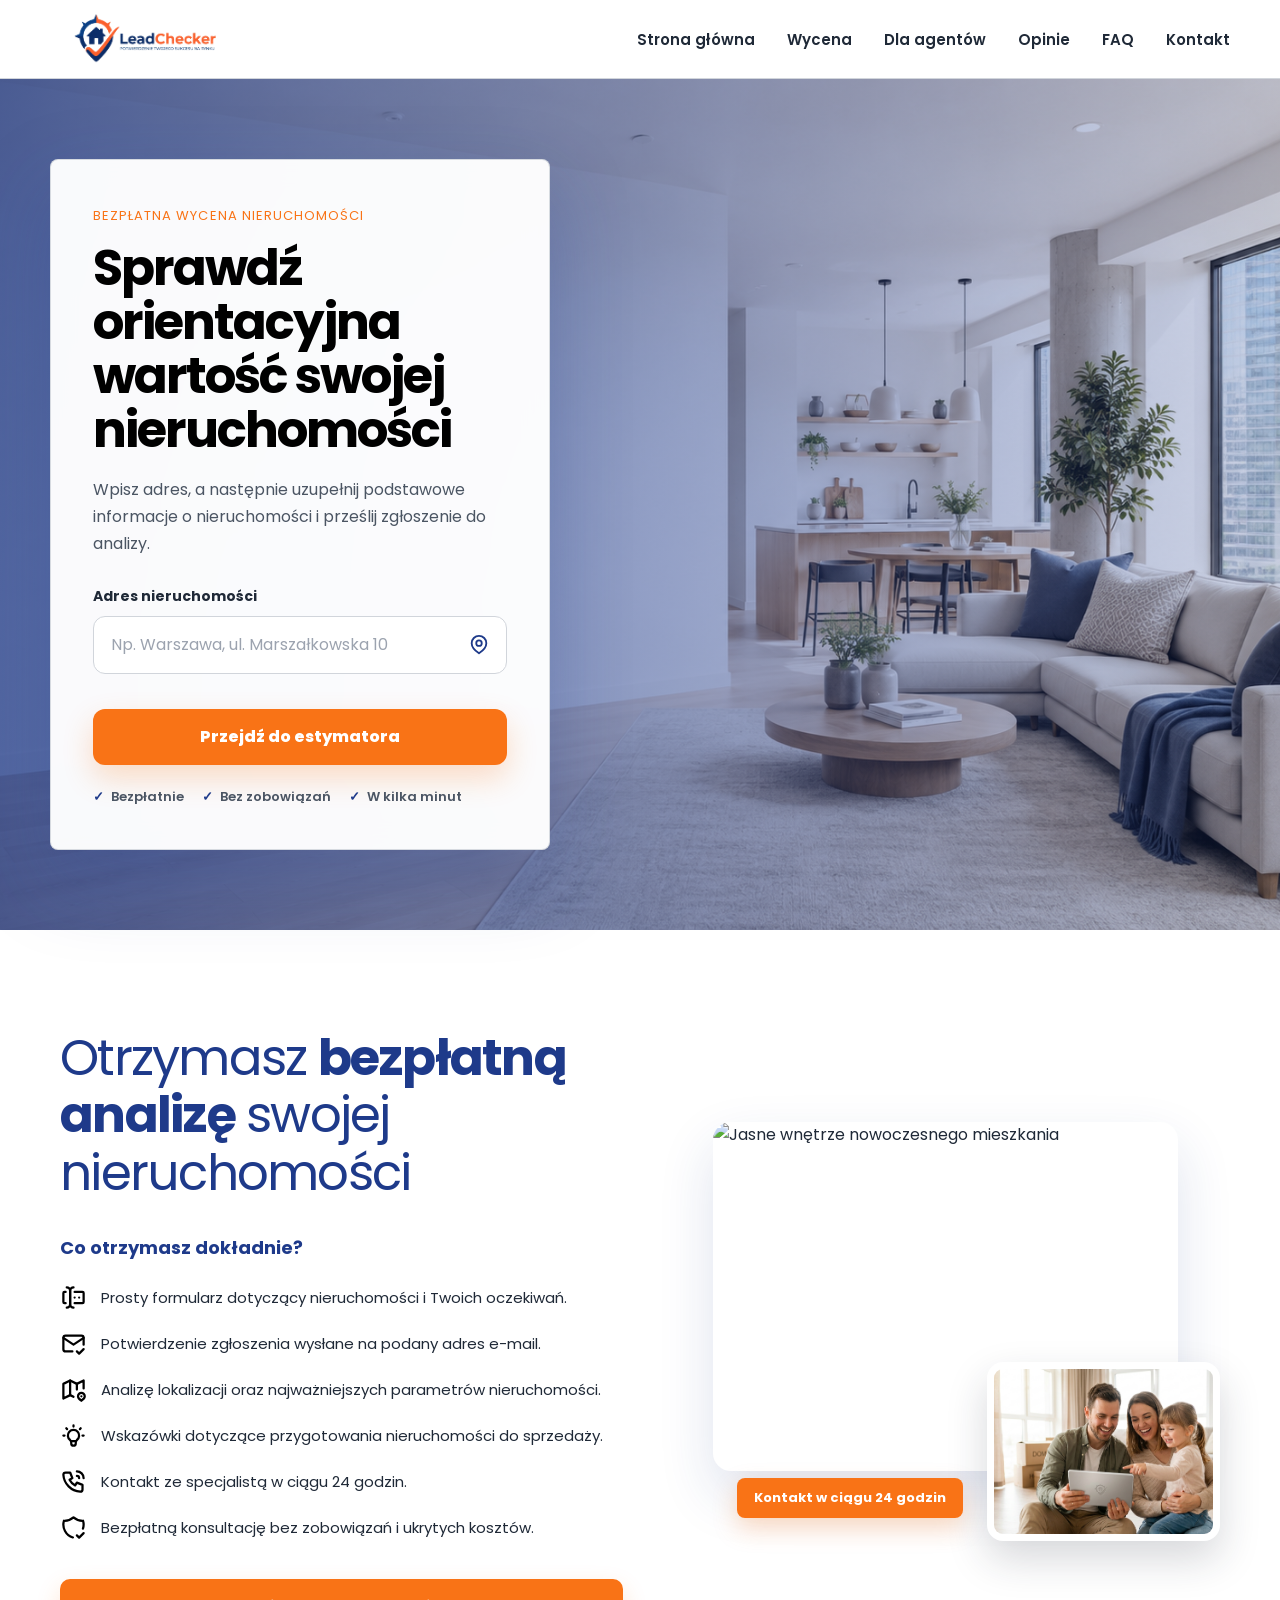
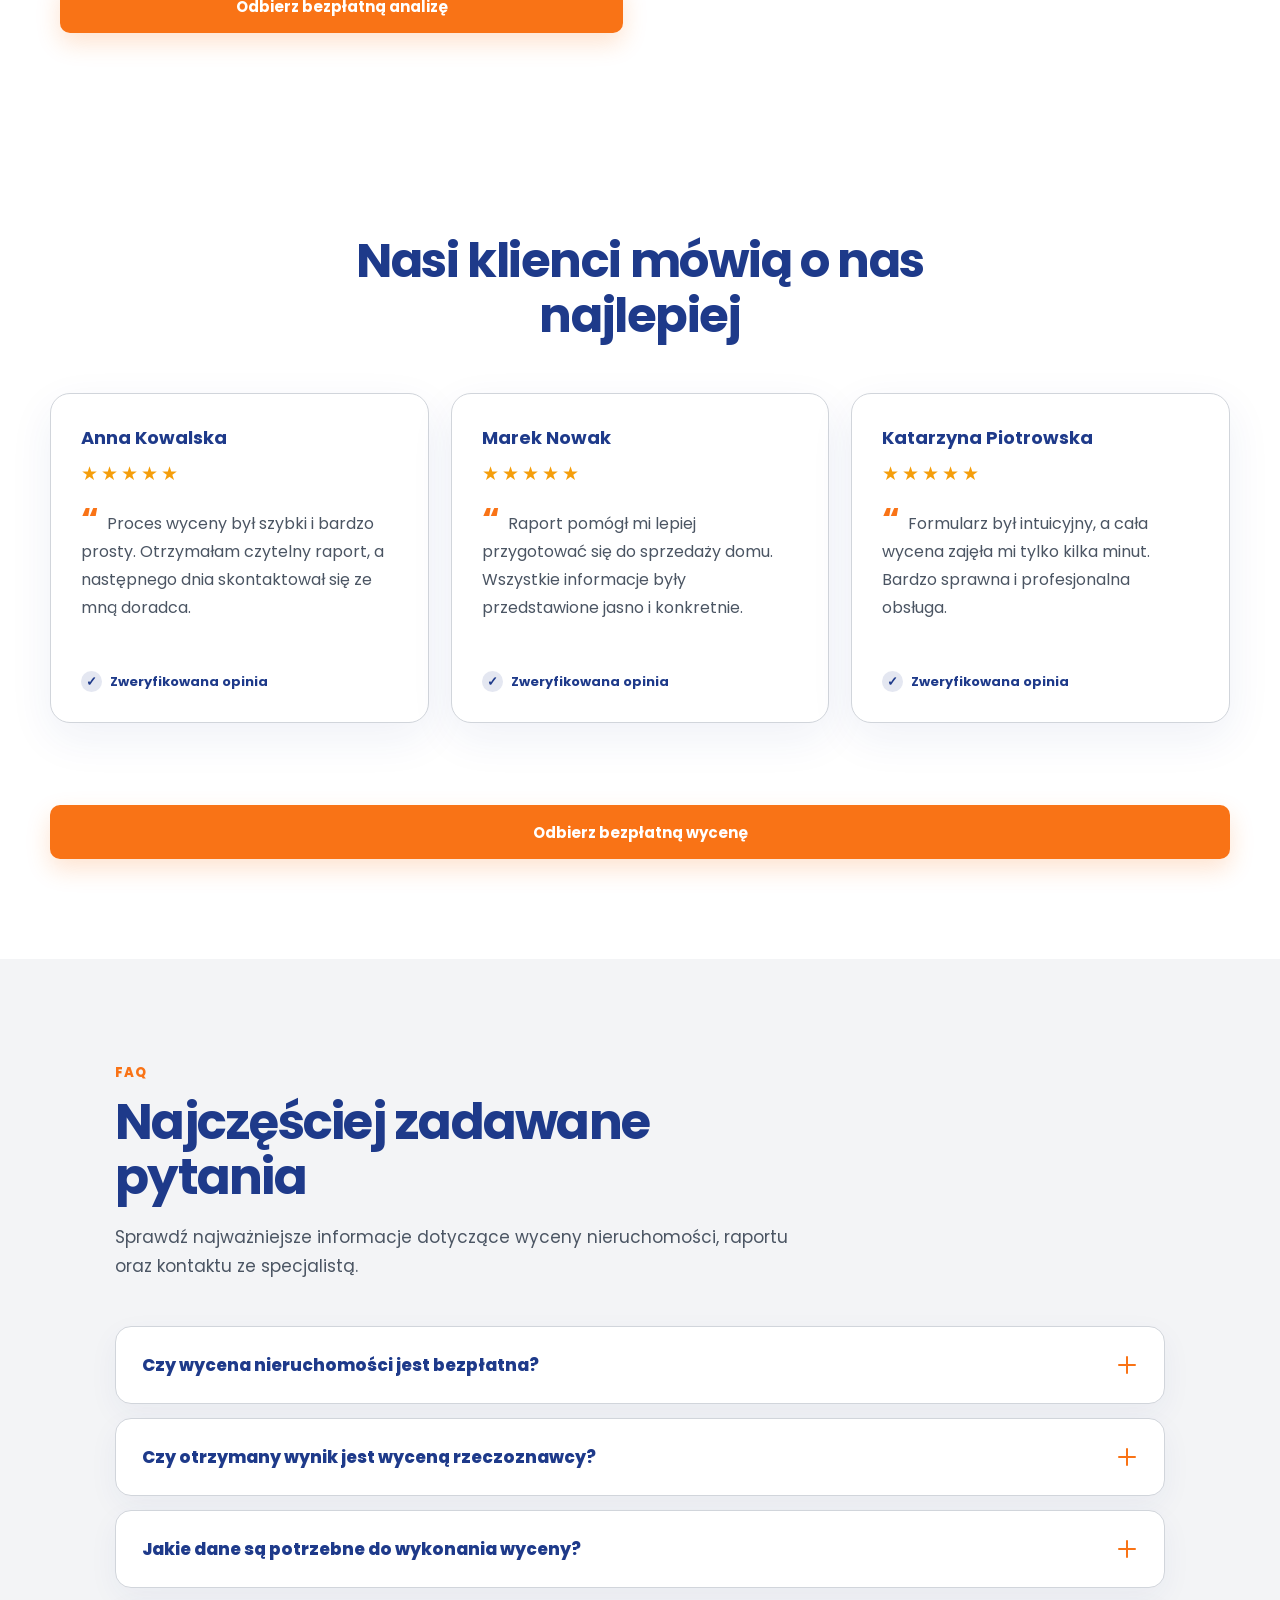
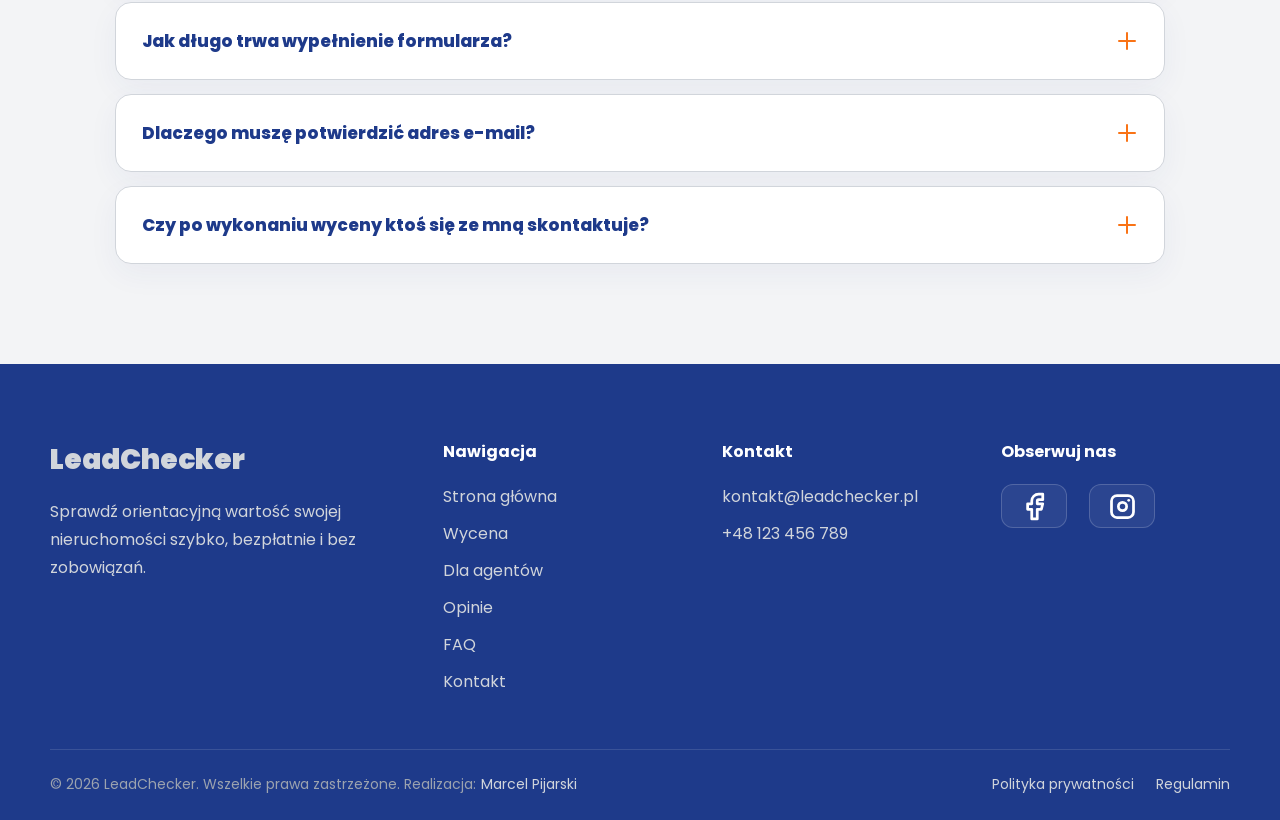
==== index.html @ 92e61b9f "Wstepny projekt leadchecker" ====
<!DOCTYPE html>
<html lang="pl">
<head>
    <meta charset="UTF-8">
    <meta name="viewport" content="width=device-width, initial-scale=1.0">
    <title>Document</title>
    <link rel="stylesheet" href="style.css">
    <link rel="preconnect" href="https://fonts.googleapis.com">
    <link rel="preconnect" href="https://fonts.gstatic.com" crossorigin>
    <link href="https://fonts.googleapis.com/css2?family=Poppins:wght@400;500;600;700&display=swap" rel="stylesheet">
</head>
<body>
    <header class="naglowek">

        <nav class="nawigacja">
<button class="hamburger" type="button" aria-label="Menu">
<span></span>
<span></span>
<span></span>
</button>
             <a href="index.html" class="logo" aria-label="LeadChecker, strona główna">
            <img src="assets/logo.webp" alt="LeadChecker">
            </a>
            <ul>
                <li><a href="index.html">Strona główna</a></li>
                <li><a href="wycena.html">Wycena</a></li>
                <li><a href="agenci.html">Dla agentów</a></li>
                <li><a href="index.html#opinie">Opinie</a></li>
                <li><a href="index.html#faq">FAQ</a></li>
                <li><a href="kontakt.html">Kontakt</a></li>
            </ul>
        </nav>

    </header>
    
<main>
    <section class="hero" id="start">
        <div class="hero-tlo">
            <div class="hero-kontener">
                <div class="karta-wyceny">
                    <span class="karta-etykieta">Bezpłatna wycena nieruchomości</span>

                    <h1>Sprawdź orientacyjna wartość swojej nieruchomości</h1>

                    <p>Wpisz adres, a następnie uzupełnij podstawowe informacje
                      o nieruchomości i prześlij zgłoszenie do analizy.</p>

                     <form class="formularz-adresu" id="formularzAdresu">
                    <label for="adresNieruchomosci">
                        Adres nieruchomości
                    </label>

                    <div class="pole-adresu">
                        <input
                        type="text"
                        id="adresNieruchomosci"
                        name="adres"
                        placeholder="Np. Warszawa, ul. Marszałkowska 10"
                        autocomplete="street-address"
                        required
                        >

                        <span class="ikona-lokalizacji" aria-hidden="true">
                        <svg
                            xmlns="http://www.w3.org/2000/svg"
                            width="22"
                            height="22"
                            viewBox="0 0 24 24"
                            fill="none"
                            stroke="currentColor"
                            stroke-width="2"
                            stroke-linecap="round"
                            stroke-linejoin="round"
                        >
                            <path d="M20 10c0 4.4-5 9-8 11-3-2-8-6.6-8-11a8 8 0 1 1 16 0"></path>
                            <circle cx="12" cy="10" r="3"></circle>
                        </svg>
                        </span>
                    </div>

                    <p class="blad-adresu" id="bladAdresu" aria-live="polite"></p>

                    <button type="submit" class="przycisk-wyceny" > 
                        Przejdź do estymatora
                    </button>
                    </form>

                    <div class="karta-zaufanie">
                    <span>Bezpłatnie</span>
                    <span>Bez zobowiązań</span>
                    <span>W kilka minut</span>


                </div>
            </div>
        </div>
        
    </section>

   <section class="korzysci" id="korzysci">
  <div class="korzysci-kontener">

    <div class="korzysci-tresc">
      <h2>
        Otrzymasz <strong>bezpłatną analizę</strong>
        swojej nieruchomości
      </h2>

      <h3>Co otrzymasz dokładnie?</h3>

      <ul class="korzysci-wspolpracy">
        <li>
          <img
            src="assets/ikonki/forms.svg"
            alt=""
            aria-hidden="true"
          >

          <span>
            Prosty formularz dotyczący nieruchomości i Twoich oczekiwań.
          </span>
        </li>

        <li>
          <img
            src="assets/ikonki/mail-check.svg"
            alt=""
            aria-hidden="true"
          >

          <span>
            Potwierdzenie zgłoszenia wysłane na podany adres e-mail.
          </span>
        </li>

        <li>
          <img
            src="assets/ikonki/map-pin-2.svg"
            alt=""
            aria-hidden="true"
          >

          <span>
            Analizę lokalizacji oraz najważniejszych parametrów nieruchomości.
          </span>
        </li>

        <li>
          <img
            src="assets/ikonki/bulb.svg"
            alt=""
            aria-hidden="true"
          >

          <span>
            Wskazówki dotyczące przygotowania nieruchomości do sprzedaży.
          </span>
        </li>

        <li>
          <img
            src="assets/ikonki/phone-call.svg"
            alt=""
            aria-hidden="true"
          >

          <span>
            Kontakt ze specjalistą w ciągu 24 godzin.
          </span>
        </li>

        <li>
          <img
            src="assets/ikonki/shield-check.svg"
            alt=""
            aria-hidden="true"
          >

          <span>
            Bezpłatną konsultację bez zobowiązań i ukrytych kosztów.
          </span>
        </li>
      </ul>

      <a href="wycena.html" class="odbierz-wycene">
        Odbierz bezpłatną analizę
      </a>
    </div>

    <div class="korzysci-zdjecia">
      <div class="zdjecie-glowne">
        <img
          src="assets/Zdjęcie 1.png"
          alt="Jasne wnętrze nowoczesnego mieszkania"
          loading="lazy"
          decoding="async"
        >
      </div>

      <div class="zdjecie-dodatkowe">
        <img
          src="assets/Zdjęcie 4.png"
          alt="Rodzina przeglądająca informacje o nieruchomości"
          loading="lazy"
          decoding="async"
        >
      </div>

      <div class="etykieta-kontaktu">
        Kontakt w ciągu 24 godzin
      </div>
    </div>

  </div>
</section>
    <section class="opinie" id="opinie">
  <div class="kontener-opinie">
    <h2>Nasi klienci mówią o nas najlepiej</h2>

    <div class="karty-opinii">
      <article class="karta-opinii">
        <div class="naglowek-opinii">
          <div class="autor-opinii">
           

            <div>
              <h3>Anna Kowalska</h3>
             
            </div>
          </div>

          <div class="ocena-opinii" aria-label="Ocena 5 na 5">
            <span>★</span>
            <span>★</span>
            <span>★</span>
            <span>★</span>
            <span>★</span>
          </div>
        </div>

        <blockquote class="tresc-opinii">
          Proces wyceny był szybki i bardzo prosty. Otrzymałam czytelny
          raport, a następnego dnia skontaktował się ze mną doradca.
        </blockquote>

        <p class="data-opinii">Zweryfikowana opinia</p>
      </article>

      <article class="karta-opinii">
        <div class="naglowek-opinii">
          <div class="autor-opinii">
            

            <div>
              <h3>Marek Nowak</h3>
             
            </div>
          </div>

          <div class="ocena-opinii" aria-label="Ocena 5 na 5">
            <span>★</span>
            <span>★</span>
            <span>★</span>
            <span>★</span>
            <span>★</span>
          </div>
        </div>

        <blockquote class="tresc-opinii">
          Raport pomógł mi lepiej przygotować się do sprzedaży domu.
          Wszystkie informacje były przedstawione jasno i konkretnie.
        </blockquote>

        <p class="data-opinii">Zweryfikowana opinia</p>
      </article>

      <article class="karta-opinii">
        <div class="naglowek-opinii">
          <div class="autor-opinii">
           

            <div>
              <h3>Katarzyna Piotrowska</h3>
             
            </div>
          </div>

          <div class="ocena-opinii" aria-label="Ocena 5 na 5">
            <span>★</span>
            <span>★</span>
            <span>★</span>
            <span>★</span>
            <span>★</span>
          </div>
        </div>

        <blockquote class="tresc-opinii">
          Formularz był intuicyjny, a cała wycena zajęła mi tylko kilka
          minut. Bardzo sprawna i profesjonalna obsługa.
        </blockquote>

        <p class="data-opinii">Zweryfikowana opinia</p>
      </article>
    </div>
    <a href="wycena.html" class="odbierz-wycene">Odbierz bezpłatną wycenę</a>
  </div>
   
</section>

<section class="faq" id="faq">
  <div class="faq-kontener">

    <div class="faq-naglowek">
      <span class="faq-etykieta">FAQ</span>
      <h2>Najczęściej zadawane pytania</h2>
      <p>
        Sprawdź najważniejsze informacje dotyczące wyceny nieruchomości,
        raportu oraz kontaktu ze specjalistą.
      </p>
    </div>

    <div class="faq-lista">

      <article class="faq-element">
        <button
          class="faq-pytanie"
          type="button"
          aria-expanded="false"
          aria-controls="faq-odpowiedz-1"
        >
          <span>Czy wycena nieruchomości jest bezpłatna?</span>
          <span class="faq-ikona" aria-hidden="true"></span>
        </button>

        <div class="faq-odpowiedz" id="faq-odpowiedz-1">
          <div class="faq-tresc">
            <p>
              Tak. Skorzystanie z estymatora i otrzymanie orientacyjnego
              raportu jest całkowicie bezpłatne i nie wiąże się z żadnymi
              zobowiązaniami.
            </p>
          </div>
        </div>
      </article>

      <article class="faq-element">
        <button
          class="faq-pytanie"
          type="button"
          aria-expanded="false"
          aria-controls="faq-odpowiedz-2"
        >
          <span>Czy otrzymany wynik jest wyceną rzeczoznawcy?</span>
          <span class="faq-ikona" aria-hidden="true"></span>
        </button>

        <div class="faq-odpowiedz" id="faq-odpowiedz-2">
          <div class="faq-tresc">
            <p>
              Nie. Wynik przedstawia orientacyjny przedział cenowy obliczony
              na podstawie podanych parametrów. Nie zastępuje operatu
              szacunkowego przygotowanego przez rzeczoznawcę majątkowego.
            </p>
          </div>
        </div>
      </article>

      <article class="faq-element">
        <button
          class="faq-pytanie"
          type="button"
          aria-expanded="false"
          aria-controls="faq-odpowiedz-3"
        >
          <span>Jakie dane są potrzebne do wykonania wyceny?</span>
          <span class="faq-ikona" aria-hidden="true"></span>
        </button>

        <div class="faq-odpowiedz" id="faq-odpowiedz-3">
          <div class="faq-tresc">
            <p>
              Potrzebne będą podstawowe informacje o nieruchomości, takie jak
              lokalizacja, metraż, liczba pokoi, rok budowy, piętro oraz stan
              techniczny.
            </p>
          </div>
        </div>
      </article>

      <article class="faq-element">
        <button
          class="faq-pytanie"
          type="button"
          aria-expanded="false"
          aria-controls="faq-odpowiedz-4"
        >
          <span>Jak długo trwa wypełnienie formularza?</span>
          <span class="faq-ikona" aria-hidden="true"></span>
        </button>

        <div class="faq-odpowiedz" id="faq-odpowiedz-4">
          <div class="faq-tresc">
            <p>
              Uzupełnienie formularza zajmuje zazwyczaj kilka minut. Po podaniu
              wszystkich wymaganych informacji otrzymasz możliwość
              potwierdzenia adresu e-mail i wyświetlenia wyniku.
            </p>
          </div>
        </div>
      </article>

      <article class="faq-element">
        <button
          class="faq-pytanie"
          type="button"
          aria-expanded="false"
          aria-controls="faq-odpowiedz-5"
        >
          <span>Dlaczego muszę potwierdzić adres e-mail?</span>
          <span class="faq-ikona" aria-hidden="true"></span>
        </button>

        <div class="faq-odpowiedz" id="faq-odpowiedz-5">
          <div class="faq-tresc">
            <p>
              Potwierdzenie adresu pomaga ograniczyć nieprawidłowe zgłoszenia
              oraz pozwala bezpiecznie przesłać raport na właściwy adres
              e-mail.
            </p>
          </div>
        </div>
      </article>

      <article class="faq-element">
        <button
          class="faq-pytanie"
          type="button"
          aria-expanded="false"
          aria-controls="faq-odpowiedz-6"
        >
          <span>Czy po wykonaniu wyceny ktoś się ze mną skontaktuje?</span>
          <span class="faq-ikona" aria-hidden="true"></span>
        </button>

        <div class="faq-odpowiedz" id="faq-odpowiedz-6">
          <div class="faq-tresc">
            <p>
              Tak. Specjalista może skontaktować się z Tobą w ciągu 24 godzin,
              aby omówić wynik wyceny i odpowiedzieć na dodatkowe pytania.
            </p>
          </div>
        </div>
      </article>

    </div>
  </div>
</section>
</main>
<footer class="stopka">
  <div class="stopka-kontener">

    <div class="stopka-marka">
      <a href="index.html" class="stopka-logo" aria-label="LeadChecker, strona główna">
        LeadChecker
      </a>

      <p>
        Sprawdź orientacyjną wartość swojej nieruchomości szybko,
        bezpłatnie i bez zobowiązań.
      </p>
    </div>

    <nav class="stopka-nawigacja" aria-label="Nawigacja w stopce">
      <h2>Nawigacja</h2>

      <ul>
                <li><a href="index.html">Strona główna</a></li>
                <li><a href="wycena.html">Wycena</a></li>
                <li><a href="agenci.html">Dla agentów</a></li>
                <li><a href="index.html#opinie">Opinie</a></li>
                <li><a href="index.html#faq">FAQ</a></li>
                <li><a href="kontakt.html">Kontakt</a></li>
      </ul>
    </nav>

    <div class="stopka-kontakt">
      <h2>Kontakt</h2>

      <ul>
        <li>
          <a href="mailto:kontakt@leadchecker.pl">
            kontakt@leadchecker.pl
          </a>
        </li>

        <li>
          <a href="tel:+48123456789">
            +48 123 456 789
          </a>
        </li>
      </ul>
    </div>

    <div class="stopka-sociale">
      <h2>Obserwuj nas</h2>

      <div class="stopka-ikony">
        <a
          href="#"
          target="_blank"
          rel="noopener noreferrer"
          aria-label="Facebook"
        >
          <img src="assets/ikonki/brand-facebook.svg" alt="">
        </a>

        <a
          href="#"
          target="_blank"
          rel="noopener noreferrer"
          aria-label="Instagram"
        >
          <img src="assets/ikonki/brand-instagram.svg" alt="">
        </a>

      </div>
    </div>

  </div>

  <div class="stopka-dol">
    <p>
      © <span id="rok">2026</span> LeadChecker. Wszelkie prawa zastrzeżone. Realizacja:<span class="podpisek"><a href="https://marcelpijarski.pl">Marcel Pijarski</a></span>
    </p>

    <div class="stopka-dokumenty">
      <a href="polityka-prywatnosci.html">Polityka prywatności</a>
      <a href="regulamin.html">Regulamin</a>
    </div>
  </div>
</footer>

<script src="script.js"></script>    
</body>
</html>
---- style.css ----
* {
  margin: 0;
  padding: 0;
  box-sizing: border-box;
}

html {
  scroll-behavior: smooth;
  scroll-padding-top: 90px;
}

body {
  min-height: 100vh;
  background: #F3F4F6;
  color: #1F2937;
  font-family: "Poppins", sans-serif;
}

body.menu-otwarte {
  overflow: hidden;
}

img {
  max-width: 100%;
  display: block;
}

a {
  color: inherit;
  text-decoration: none;
}

button,
input {
  font: inherit;
}

button {
  cursor: pointer;
}

.naglowek {
  position: sticky;
  top: 0;
  z-index: 1000;
  width: 100%;
  background: rgba(255, 255, 255, 0.95);
  border-bottom: 1px solid #D1D5DB;
  backdrop-filter: blur(14px);
}

.nawigacja {
  width: min(1180px, calc(100% - 40px));
  height: 78px;
  margin: 0 auto;
  display: flex;
  align-items: center;
  justify-content: space-between;
  gap: 36px;
}



.logo {
  display: flex;
  align-items: center;
  flex-shrink: 0;
}

.logo img {
  width: 190px;
  height: auto;
  max-width: none;
  display: block;
}

.nawigacja ul {
  margin-left: auto;
  display: flex;
  align-items: center;
  gap: 32px;
  list-style: none;
}

.nawigacja li {
  display: flex;
}

.nawigacja ul a {
  position: relative;
  padding: 8px 0;
  color: #1F2937;
  font-size: 15px;
  font-weight: 600;
  transition: color 0.25s ease;
}

.nawigacja ul a::after {
  content: "";
  position: absolute;
  right: 0;
  bottom: 2px;
  left: 0;
  height: 2px;
  border-radius: 10px;
  background: #F97316;
  transform: scaleX(0);
  transform-origin: right;
  transition: transform 0.25s ease;
}

.nawigacja ul a:hover {
  color: #F97316;
}

.nawigacja ul a:hover::after {
  transform: scaleX(1);
  transform-origin: left;
}

@media (max-width: 800px) {
  .nawigacja {
    height: 70px;
  }

  .logo img {
    width: 150px;
  }
}

.naglowek {
  position: sticky;
  top: 0;
  z-index: 1000;
  width: 100%;
  background: rgba(255, 255, 255, 0.95);
  border-bottom: 1px solid #D1D5DB;
  backdrop-filter: blur(14px);
}

.nawigacja {
  position: relative;
  display: flex;
  width: min(1180px, calc(100% - 40px));
  height: 78px;
  margin: 0 auto;
  align-items: center;
  justify-content: space-between;
  gap: 36px;
}

.logo {
  display: flex;
  flex-shrink: 0;
  align-items: center;
}

.logo img {
  display: block;
  width: 190px;
  max-width: none;
  height: auto;
}

.nawigacja ul {
  display: flex;
  margin-left: auto;
  align-items: center;
  gap: 32px;
  list-style: none;
}

.nawigacja li {
  display: flex;
}

.nawigacja ul a {
  position: relative;
  padding: 8px 0;
  color: #1F2937;
  font-size: 15px;
  font-weight: 600;
  transition: color 0.25s ease;
}

.nawigacja ul a::after {
  position: absolute;
  right: 0;
  bottom: 2px;
  left: 0;
  height: 2px;
  border-radius: 10px;
  background: #F97316;
  content: "";
  transform: scaleX(0);
  transform-origin: right;
  transition: transform 0.25s ease;
}

.nawigacja ul a:hover,
.nawigacja ul a:focus-visible,
.nawigacja ul a[aria-current="page"] {
  color: #F97316;
}

.nawigacja ul a:hover::after,
.nawigacja ul a:focus-visible::after,
.nawigacja ul a[aria-current="page"]::after {
  transform: scaleX(1);
  transform-origin: left;
}

.hamburger {
  display: none;
  width: 46px;
  height: 46px;
  padding: 10px;
  flex-direction: column;
  align-items: center;
  justify-content: center;
  gap: 5px;
  border: 0;
  border-radius: 10px;
  background: transparent;
  cursor: pointer;
  transition:
    background 0.25s ease,
    transform 0.25s ease;
}

.hamburger:hover {
  background: rgba(249, 115, 22, 0.1);
}

.hamburger:focus-visible {
  outline: 3px solid rgba(249, 115, 22, 0.22);
  outline-offset: 2px;
}

.hamburger span {
  display: block;
  width: 25px;
  height: 2px;
  border-radius: 10px;
  background: #1F2937;
  transform-origin: center;
  transition:
    transform 0.25s ease,
    opacity 0.2s ease;
}

.hamburger.aktywny span:nth-child(1) {
  transform: translateY(7px) rotate(45deg);
}

.hamburger.aktywny span:nth-child(2) {
  opacity: 0;
}

.hamburger.aktywny span:nth-child(3) {
  transform: translateY(-7px) rotate(-45deg);
}

body.menu-otwarte {
  overflow: hidden;
}

@media (max-width: 1000px) {
  .logo {
    position: absolute;
    top: 50%;
    left: 20px;
    z-index: 1002;
    transform: translateY(-50%);
  }

  .logo img {
    width: 175px;
    height: auto;
  }

  .hamburger {
    position: relative;
    z-index: 1003;
    display: flex;
    margin-left: auto;
  }

  .nawigacja ul {
    position: absolute;
    top: 100%;
    right: 0;
    left: 0;
    z-index: 1001;
    display: flex;
    max-height: 0;
    margin: 0;
    padding: 0 20px;
    overflow: hidden;
    flex-direction: column;
    align-items: stretch;
    gap: 0;
    border-top: 1px solid #E5E7EB;
    background: rgba(255, 255, 255, 0.98);
    opacity: 0;
    visibility: hidden;
    transform: translateY(-10px);
    box-shadow: 0 18px 35px rgba(31, 41, 55, 0.12);
    backdrop-filter: blur(14px);
    transition:
      max-height 0.35s ease,
      padding 0.35s ease,
      opacity 0.25s ease,
      visibility 0.25s ease,
      transform 0.25s ease;
  }

  .nawigacja ul.menu-otwarte {
    max-height: calc(100vh - 74px);
    padding-top: 14px;
    padding-bottom: 22px;
    overflow-y: auto;
    opacity: 1;
    visibility: visible;
    transform: translateY(0);
  }

  .nawigacja li {
    width: 100%;
  }

  .nawigacja ul a {
    display: flex;
    width: 100%;
    min-height: 52px;
    padding: 14px 5px;
    align-items: center;
    border-bottom: 1px solid #E5E7EB;
    font-size: 15px;
  }

  .nawigacja li:last-child a {
    border-bottom: 0;
  }

  .nawigacja ul a::after {
    display: none;
  }
}

@media (max-width: 520px) {
  .nawigacja {
    height: 70px;
    padding: 0 14px;
  }

  .logo img {
    width: 165px;
  }

  .hamburger {
    width: 44px;
    height: 44px;
  }

  .nawigacja ul.menu-otwarte {
    max-height: calc(100vh - 70px);
  }
}

.hero {
  width: 100%;
}

.hero-tlo {
  min-height: 660px;
  padding: 80px 20px;
  display: flex;
  align-items: center;
  background:
    linear-gradient(
      90deg,
      rgba(30, 58, 138, 0.72),
      rgba(30, 58, 138, 0.22)
    ),
    url("assets/hero.png") center / cover no-repeat;
}

.hero-kontener {
  width: min(1180px, 100%);
  margin: 0 auto;
}

.karta-wyceny {
  width: min(100%, 500px);
  padding: 42px;
  border: 1px solid rgba(209, 213, 219, 0.85);
  border-radius: 8px;
  background: rgba(255, 255, 255, 0.97);
  box-shadow: 0 30px 80px rgba(30, 58, 138, 0.26);
  backdrop-filter: blur(12px);
}

.karta-etykieta {
  display: inline-block;
  margin-bottom: 15px;
  color: #F97316;
  font-size: 13px;
  font-weight: 400;
  letter-spacing: 0.08em;
  text-transform: uppercase;
}

.karta-wyceny h1 {
  margin: 0;
  color: #000000;
  font-size: clamp(34px, 4vw, 50px);
  line-height: 1.08;
  letter-spacing: -0.04em;
}

.karta-wyceny > p {
  margin: 19px 0 28px;
  color: #4B5563;
  font-size: 16px;
  line-height: 1.7;
}

.formularz-adresu {
  display: flex;
  flex-direction: column;
}

.formularz-adresu label {
  margin-bottom: 9px;
  color: #1F2937;
  font-size: 14px;
  font-weight: 700;
}

.pole-adresu {
  position: relative;
}

.pole-adresu input {
  width: 100%;
  min-height: 58px;
  padding: 0 55px 0 17px;
  border: 1px solid #D1D5DB;
  border-radius: 12px;
  background: #ffffff;
  color: #1F2937;
  outline: none;
  transition:
    border-color 0.25s ease,
    box-shadow 0.25s ease;
}

.pole-adresu input::placeholder {
  color: #9CA3AF;
}

.pole-adresu input:focus {
  border-color: #F97316;
  box-shadow: 0 0 0 4px rgba(249, 115, 22, 0.12);
}

.ikona-lokalizacji {
  position: absolute;
  top: 50%;
  right: 17px;
  display: grid;
  place-items: center;
  color: #1E3A8A;
  pointer-events: none;
  transform: translateY(-50%);
}

.blad-adresu {
  min-height: 25px;
  margin: 6px 0 4px;
  color: #EF4444;
  font-size: 13px;
}

.przycisk-wyceny,
.odbierz-wycene {
  min-height: 56px;
  padding: 14px 25px;
  display: inline-flex;
  align-items: center;
  justify-content: center;
  border: 0;
  border-radius: 12px;
  background: #F97316;
  color: #ffffff;
  font-weight: 750;
  text-align: center;
  box-shadow: 0 13px 30px rgba(249, 115, 22, 0.24);
  transition:
    background-color 0.25s ease,
    box-shadow 0.25s ease,
    transform 0.25s ease;
}

.przycisk-wyceny {
  width: 100%;
}

.przycisk-wyceny:hover,
.odbierz-wycene:hover {
  background: #EA580C;
  box-shadow: 0 17px 38px rgba(249, 115, 22, 0.31);
  transform: translateY(-2px);
}

.przycisk-wyceny:active,
.odbierz-wycene:active {
  transform: translateY(0);
}

.karta-zaufanie {
  margin-top: 22px;
  display: flex;
  flex-wrap: wrap;
  gap: 10px 18px;
  color: #4B5563;
  font-size: 13px;
  font-weight: 600;
}

.karta-zaufanie span {
  display: flex;
  align-items: center;
  gap: 7px;
}

.karta-zaufanie span::before {
  content: "✓";
  color: #1E3A8A;
  font-weight: 900;
}

.korzysci {
  padding: 100px 20px;
  background: #ffffff;
}

.korzysci-kontener {
  width: min(1160px, 100%);
  margin: 0 auto;
  display: grid;
  grid-template-columns: minmax(0, 1fr) minmax(420px, 0.9fr);
  align-items: center;
  gap: 90px;
}

.korzysci-tresc {
  min-width: 0;
  max-width: 590px;
}

.korzysci-tresc h2 {
  margin: 0;
  color: #1e3a8a;
  font-size: clamp(34px, 4vw, 50px);
  font-weight: 400;
  line-height: 1.15;
  letter-spacing: -0.035em;
}

.korzysci-tresc h2 strong {
  font-weight: 700;
}

.korzysci-tresc h3 {
  margin: 32px 0 23px;
  color: #1e3a8a;
  font-size: 18px;
  font-weight: 700;
}

.korzysci-wspolpracy {
  margin: 0;
  padding: 0;
  display: grid;
  gap: 19px;
  list-style: none;
}

.korzysci-wspolpracy li {
  display: flex;
  align-items: flex-start;
  gap: 14px;
  color: #1f2937;
  font-size: 15px;
  line-height: 1.55;
}

.korzysci-wspolpracy img {
  width: 27px;
  height: 27px;
  flex-shrink: 0;
  object-fit: contain;
}

.korzysci-wspolpracy span {
  padding-top: 2px;
}

.korzysci .odbierz-wycene {
  width: 100%;
  min-height: 54px;
  margin-top: 38px;
  padding: 14px 25px;
  display: inline-flex;
  align-items: center;
  justify-content: center;
  border-radius: 10px;
  background: #f97316;
  color: #ffffff;
  font-size: 15px;
  font-weight: 700;
  text-align: center;
  box-shadow: 0 10px 25px rgba(249, 115, 22, 0.2);
  transition:
    background-color 0.25s ease,
    box-shadow 0.25s ease,
    transform 0.25s ease;
}

.korzysci .odbierz-wycene:hover {
  background: #ea580c;
  box-shadow: 0 14px 32px rgba(249, 115, 22, 0.28);
  transform: translateY(-2px);
}

.korzysci-zdjecia {
  position: relative;
  width: min(100%, 540px);
  margin-left: auto;
  padding: 0 42px 70px 0;
}

.zdjecie-glowne {
  overflow: hidden;
  border-radius: 18px;
  background: #ffffff;
  box-shadow: 0 24px 55px rgba(30, 58, 138, 0.14);
}

.zdjecie-glowne img {
  width: 100%;
  aspect-ratio: 4 / 3;
  display: block;
  object-fit: cover;
  object-position: center;
}

.zdjecie-dodatkowe {
  position: absolute;
  right: 0;
  bottom: 0;
  width: 48%;
  overflow: hidden;
  border: 7px solid #ffffff;
  border-radius: 16px;
  background: #ffffff;
  box-shadow: 0 18px 40px rgba(31, 41, 55, 0.18);
}

.zdjecie-dodatkowe img {
  width: 100%;
  aspect-ratio: 4 / 3;
  display: block;
  object-fit: cover;
  object-position: center;
}

.etykieta-kontaktu {
  position: absolute;
  left: 22px;
  bottom: 27px;
  z-index: 2;
  padding: 10px 17px;
  border-radius: 8px;
  background: #f97316;
  color: #ffffff;
  font-size: 13px;
  font-weight: 700;
  box-shadow: 0 10px 24px rgba(249, 115, 22, 0.25);
}

@media (max-width: 950px) {
  .korzysci-kontener {
    grid-template-columns: 1fr;
    gap: 65px;
  }

  .korzysci-tresc {
    max-width: 680px;
  }

  .korzysci-zdjecia {
    width: min(100%, 620px);
    margin: 0 auto;
  }
}

@media (max-width: 600px) {
  .korzysci {
    padding: 70px 18px;
  }

  .korzysci-kontener {
    gap: 48px;
  }

  .korzysci-tresc h2 {
    font-size: 33px;
  }

  .korzysci-zdjecia {
    padding: 0 0 105px;
  }

  .zdjecie-dodatkowe {
    right: 10px;
    bottom: 14px;
    width: 54%;
    border-width: 5px;
  }

  .etykieta-kontaktu {
    left: 10px;
    bottom: 42px;
    max-width: 150px;
    font-size: 12px;
  }
}

.zdjecie-glowne {
  overflow: hidden;
  border-radius: 18px;
  box-shadow: 0 24px 55px rgba(30, 58, 138, 0.14);
}

.zdjecie-glowne img {
  width: 100%;
  aspect-ratio: 4 / 3;
  object-fit: cover;
  object-position: center;
}

.zdjecie-dodatkowe {
  position: absolute;
  right: 0;
  bottom: 0;
  width: 46%;
  overflow: hidden;
  border: 7px solid #ffffff;
  border-radius: 16px;
  background: #ffffff;
  box-shadow: 0 18px 40px rgba(31, 41, 55, 0.18);
}

.zdjecie-dodatkowe img {
  width: 100%;
  aspect-ratio: 4 / 3;
  object-fit: cover;
  object-position: center;
}

.etykieta-kontaktu {
  position: absolute;
  left: 24px;
  bottom: 23px;
  padding: 10px 17px;
  border-radius: 8px;
  background: #f97316;
  color: #ffffff;
  font-size: 13px;
  font-weight: 700;
  box-shadow: 0 10px 24px rgba(249, 115, 22, 0.25);
}

@media (max-width: 950px) {
  .korzysci-zdjecia {
    width: min(100%, 620px);
    margin: 0 auto;
  }
}

@media (max-width: 600px) {
  .korzysci-zdjecia {
    padding: 0 0 105px;
  }

  .zdjecie-glowne img {
    aspect-ratio: 4 / 3;
  }

  .zdjecie-dodatkowe {
    right: 14px;
    bottom: 15px;
    width: 52%;
  }

  .etykieta-kontaktu {
    left: 14px;
    bottom: 40px;
    max-width: 145px;
    font-size: 12px;
  }
}

.korzysci-wspolpracy img {
  width: 27px;
  height: 27px;
  flex-shrink: 0;
  object-fit: contain;
}

.korzysci-wspolpracy span {
  padding-top: 2px;
}

.odbierz-wycene {
  width: 100%;
  min-height: 54px;
  margin-top: 38px;
  padding: 14px 25px;
  display: inline-flex;
  align-items: center;
  justify-content: center;
  border-radius: 10px;
  background: #F97316;
  color: #ffffff;
  font-size: 15px;
  font-weight: 700;
  text-align: center;
  text-decoration: none;
  box-shadow: 0 10px 25px rgba(249, 115, 22, 0.2);
  transition:
    background-color 0.25s ease,
    transform 0.25s ease,
    box-shadow 0.25s ease;
}

.odbierz-wycene:hover {
  background: #EA580C;
  box-shadow: 0 14px 32px rgba(249, 115, 22, 0.28);
  transform: translateY(-2px);
}



.raport-ramka {
  width: min(100%, 450px);
  padding: 14px;
  border: 1px solid #D1D5DB;
  border-radius: 14px;
  background: #ffffff;
  box-shadow: 0 22px 55px rgba(30, 58, 138, 0.12);
  transform: rotate(1.5deg);
}

.raport-ramka img {
  width: 100%;
  height: auto;
  display: block;
  border-radius: 8px;
}

.raport-etykieta {
  position: absolute;
  top: 48%;
  left: -35px;
  min-height: 42px;
  padding: 9px 18px;
  display: flex;
  align-items: center;
  gap: 9px;
  border: 1px solid #F97316;
  border-radius: 30px;
  background: #ffffff;
  color: #F97316;
  font-size: 13px;
  font-weight: 700;
  box-shadow: 0 12px 30px rgba(30, 58, 138, 0.12);
}

.raport-kropka {
  width: 11px;
  height: 11px;
  flex-shrink: 0;
  border-radius: 50%;
  background: #1E3A8A;
  box-shadow: 0 0 0 5px rgba(30, 58, 138, 0.14);
}

@media (max-width: 950px) {
  .korzysci-kontener {
    grid-template-columns: 1fr;
    gap: 65px;
  }

  .korzysci-tresc {
    max-width: 680px;
  }

  .korzysci-grafika {
    width: min(100%, 560px);
    margin: 0 auto;
  }

  .raport-ramka {
    width: min(100%, 500px);
  }
}

@media (max-width: 600px) {
  .korzysci {
    padding: 70px 18px;
  }

  .korzysci-kontener {
    gap: 50px;
  }

  .korzysci-tresc h2 {
    font-size: 33px;
  }

  .korzysci-tresc h3 {
    margin-top: 28px;
  }

  .korzysci-wspolpracy {
    gap: 18px;
  }

  .korzysci-wspolpracy li {
    gap: 13px;
    font-size: 14px;
  }

  .korzysci-wspolpracy img {
    width: 25px;
    height: 25px;
  }

  .odbierz-wycene {
    margin-top: 32px;
  }

  .raport-ramka {
    padding: 9px;
    border-radius: 11px;
    transform: none;
  }

  .raport-etykieta {
    position: relative;
    top: auto;
    left: auto;
    width: fit-content;
    margin: 18px auto 0;
    font-size: 12px;
  }
}

.odbierz-wycene {
  min-width: 250px;
}

.opinie {
  padding: 100px 20px;
  background: #ffffff;
  text-align: center;
}

.kontener-opinie {
  width: min(1180px, 100%);
  margin: 0 auto;
}

.opinie h2 {
  max-width: 760px;
  margin: 0 auto 50px;
  color: #1E3A8A;
  font-size: clamp(32px, 4vw, 48px);
  line-height: 1.15;
  letter-spacing: -0.03em;
}

.karty-opinii {
  margin-bottom: 44px;
  display: grid;
  grid-template-columns: repeat(3, 1fr);
  gap: 22px;
}

.karta-opinii {
  min-height: 330px;
  padding: 30px;
  display: flex;
  flex-direction: column;
  border: 1px solid #D1D5DB;
  border-radius: 20px;
  background: #ffffff;
  text-align: left;
  box-shadow: 0 15px 45px rgba(30, 58, 138, 0.07);
  transition:
    border-color 0.25s ease,
    box-shadow 0.25s ease,
    transform 0.25s ease;
}

.karta-opinii:hover {
  border-color: rgba(249, 115, 22, 0.38);
  box-shadow: 0 22px 55px rgba(30, 58, 138, 0.11);
  transform: translateY(-4px);
}

.naglowek-opinii {
  display: flex;
  flex-direction: column;
  align-items: flex-start;
  gap: 13px;
}

.autor-opinii h3 {
  margin: 0;
  color: #1E3A8A;
  font-size: 18px;
}

.ocena-opinii {
  display: flex;
  gap: 3px;
  color: #f59e0b;
  font-size: 19px;
  line-height: 1;
}

.tresc-opinii {
  margin: 27px 0;
  color: #4B5563;
  font-size: 16px;
  line-height: 1.75;
}

.tresc-opinii::before {
  content: "“";
  margin-right: 4px;
  color: #F97316;
  font-size: 30px;
  font-weight: 800;
  line-height: 0;
}

.data-opinii {
  margin-top: auto;
  display: flex;
  align-items: center;
  gap: 8px;
  color: #1E3A8A;
  font-size: 13px;
  font-weight: 700;
}

.data-opinii::before {
  content: "✓";
  width: 21px;
  height: 21px;
  display: grid;
  place-items: center;
  border-radius: 50%;
  background: rgba(30, 58, 138, 0.12);
}

.faq {
  padding: 100px 20px;
  background: #F3F4F6;
}

.faq-kontener {
  width: min(100%, 1050px);
  margin: 0 auto;
}

.faq-naglowek {
  max-width: 680px;
  margin-bottom: 45px;
}

.faq-etykieta {
  display: inline-block;
  margin-bottom: 12px;
  color: #F97316;
  font-size: 13px;
  font-weight: 800;
  letter-spacing: 0.09em;
  text-transform: uppercase;
}

.faq-naglowek h2 {
  margin: 0;
  color: #1E3A8A;
  font-size: clamp(32px, 5vw, 50px);
  line-height: 1.1;
  letter-spacing: -0.035em;
}

.faq-naglowek p {
  margin: 18px 0 0;
  color: #4B5563;
  font-size: 17px;
  line-height: 1.7;
}

.faq-lista {
  display: grid;
  gap: 14px;
}

.faq-element {
  overflow: hidden;
  border: 1px solid #D1D5DB;
  border-radius: 16px;
  background: #ffffff;
  box-shadow: 0 10px 30px rgba(30, 58, 138, 0.05);
  transition:
    border-color 0.25s ease,
    box-shadow 0.25s ease;
}

.faq-element.aktywny {
  border-color: rgba(249, 115, 22, 0.45);
  box-shadow: 0 16px 40px rgba(30, 58, 138, 0.09);
}

.faq-pytanie {
  position: relative;
  width: 100%;
  min-height: 76px;
  padding: 22px 66px 22px 26px;
  display: flex;
  align-items: center;
  border: 0;
  background: transparent;
  color: #1E3A8A;
  font-size: 17px;
  font-weight: 750;
  line-height: 1.45;
  text-align: left;
  transition: color 0.25s ease;
}

.faq-pytanie:hover,
.faq-element.aktywny .faq-pytanie {
  color: #F97316;
}

.faq-pytanie:focus-visible {
  outline: 3px solid rgba(249, 115, 22, 0.23);
  outline-offset: -3px;
}

.faq-ikona {
  position: absolute;
  top: 50%;
  right: 26px;
  width: 22px;
  height: 22px;
  transform: translateY(-50%);
}

.faq-ikona::before,
.faq-ikona::after {
  content: "";
  position: absolute;
  top: 50%;
  left: 50%;
  width: 18px;
  height: 2px;
  border-radius: 10px;
  background: #F97316;
  transform: translate(-50%, -50%);
  transition: transform 0.3s ease;
}

.faq-ikona::after {
  transform: translate(-50%, -50%) rotate(90deg);
}

.faq-element.aktywny .faq-ikona::after {
  transform: translate(-50%, -50%);
}

.faq-odpowiedz {
  max-height: 0;
  overflow: hidden;
  opacity: 0;
  transition:
    max-height 0.4s ease,
    opacity 0.3s ease;
}

.faq-element.aktywny .faq-odpowiedz {
  opacity: 1;
}

.faq-tresc {
  padding: 0 66px 26px 26px;
}

.faq-tresc p {
  margin: 0;
  color: #4B5563;
  font-size: 15px;
  line-height: 1.75;
}

.stopka {
  padding: 75px 20px 25px;
  background: #1E3A8A;
  color: #ffffff;
}

.stopka-kontener {
  width: min(1180px, 100%);
  margin: 0 auto;
  display: grid;
  grid-template-columns: 1.5fr 1fr 1fr 1fr;
  gap: 50px;
}

.stopka-logo {
  display: inline-block;
  margin-bottom: 17px;
  color: #ffffff;
  font-size: 28px;
  font-weight: 850;
}

.stopka-marka p {
  max-width: 340px;
  margin: 0;
  color: #D1D5DB;
  line-height: 1.75;
}

.stopka h2 {
  margin: 0 0 20px;
  color: #ffffff;
  font-size: 16px;
}

.stopka ul {
  list-style: none;
}

.stopka li + li {
  margin-top: 12px;
}

.stopka a {
  color: #D1D5DB;
  transition: color 0.25s ease;
}

.stopka a:hover {
  color: #F97316;
}

.stopka-ikony {
  display: flex;
  gap: 22px;
}

.stopka-ikony a {
  width: 66px;
  height: 44px;
  display: grid;
  place-items: center;
  border: 1px solid rgba(255, 255, 255, 0.18);
  border-radius: 12px;
  background: rgba(255, 255, 255, 0.06);
  transition:
    border-color 0.25s ease,
    background-color 0.25s ease,
    transform 0.25s ease;
}

.stopka-ikony a:hover {
  border-color: #8e94a2;
  background: rgba(30, 58, 138, 0.12);
  transform: translateY(-2px);
}

.stopka-ikony img {
  width: 33px;
  height: 33px;
  
}

.stopka-dol {
  width: min(1180px, 100%);
  margin: 55px auto 0;
  padding-top: 24px;
  display: flex;
  align-items: center;
  justify-content: space-between;
  gap: 25px;
  border-top: 1px solid rgba(255, 255, 255, 0.12);
}

.stopka-dol p {
  margin: 0;
  color: #9CA3AF;
  font-size: 14px;
}

.podpisek {
  margin-left: 5px;
}

.stopka-dokumenty {
  display: flex;
  flex-wrap: wrap;
  gap: 22px;
}

.stopka-dokumenty a {
  font-size: 14px;
}

@media (max-width: 1000px) {
  .korzysci-wspolpracy,
  .karty-opinii {
    grid-template-columns: repeat(2, 1fr);
  }

  .stopka-kontener {
    grid-template-columns: repeat(2, 1fr);
  }
}

@media (max-width: 800px) {
  .nawigacja {
    position: relative;
    min-height: 70px;
  }

  

  .logo img {
    width: 150px;
  }

  .nawigacja ul {
    position: fixed;
    top: 70px;
    right: 0;
    left: 0;
    height: calc(100vh - 70px);
    padding: 50px 24px;
    display: flex;
    flex-direction: column;
    align-items: center;
    gap: 27px;
    background: #ffffff;
    border-top: 1px solid #D1D5DB;
    opacity: 0;
    visibility: hidden;
    transform: translateY(-15px);
    transition:
      opacity 0.3s ease,
      visibility 0.3s ease,
      transform 0.3s ease;
  }

  .nawigacja.aktywna ul {
    opacity: 1;
    visibility: visible;
    transform: translateY(0);
  }

  

  .nawigacja ul a {
    font-size: 19px;
  }

  .hero-tlo {
    min-height: auto;
    padding: 70px 20px;
    background-position: 62% center;
  }

  .karta-wyceny {
    padding: 34px 28px;
  }

  .korzysci,
  .opinie,
  .faq {
    padding: 75px 18px;
  }

  .faq-naglowek {
    margin-bottom: 34px;
  }

  .faq-pytanie {
    min-height: 70px;
    padding: 20px 58px 20px 20px;
    font-size: 16px;
  }

  .faq-ikona {
    right: 20px;
  }

  .faq-tresc {
    padding: 0 20px 22px;
  }
}

@media (max-width: 620px) {
  .nawigacja {
    width: min(100% - 28px, 1180px);
  }

  .hero-tlo {
    padding: 50px 14px;
  }

  .karta-wyceny {
    padding: 29px 20px;
    border-radius: 18px;
  }

  .karta-wyceny h1 {
    font-size: 34px;
  }

  .karta-zaufanie {
    flex-direction: column;
    align-items: flex-start;
    gap: 8px;
  }

  .korzysci,
  .opinie,
  .faq {
    padding: 62px 14px;
  }

  .korzysci h2,
  .opinie h2,
  .faq-naglowek h2 {
    font-size: 32px;
  }

  .korzysci-wspolpracy,
  .karty-opinii,
  .stopka-kontener {
    grid-template-columns: 1fr;
  }

  .korzysci-wspolpracy li {
    min-height: auto;
  }

  .karta-opinii {
    min-height: auto;
  }

  .faq-naglowek p {
    font-size: 15px;
  }

  .faq-element {
    border-radius: 13px;
  }

  .faq-pytanie {
    padding: 18px 52px 18px 17px;
  }

  .faq-ikona {
    right: 17px;
  }

  .faq-tresc {
    padding: 0 17px 20px;
  }

  .stopka {
    padding: 58px 18px 22px;
  }

  .stopka-kontener {
    gap: 38px;
  }

  .stopka-dol {
    margin-top: 42px;
    flex-direction: column;
    align-items: flex-start;
  }
}

.hero-agenci {
  min-height: 620px;
  padding: 110px 20px;
  display: flex;
  align-items: center;
  background-color: #1e3a8a;
}

.hero-agenci-kontener {
  width: min(100%, 1180px);
  margin: 0 auto;
}

.hero-agenci-tresc {
  max-width: 1090px;
  margin: 0 auto;
  text-align: center;
  color: #e5e7eb;
}

.hero-agenci-etykieta {
  display: inline-block;
  margin-bottom: 18px;
  color: #fdba74;
  font-size: 13px;
  font-weight: 700;
  letter-spacing: 0.09em;
  text-transform: uppercase;
}

.hero-agenci h1 {
  margin: 0;
  color: #e5e7eb;
  font-size: clamp(38px, 6vw, 68px);
  font-weight: 500;
  line-height: 1.08;
  letter-spacing: -0.04em;
}

.hero-agenci h1 strong {
  display: block;
  color: #fb923c;
  font-weight: 700;
}

.hero-agenci-tresc > p {
  max-width: 690px;
  margin: 25px auto 0;
  color: #e5e7eb;
  font-size: 18px;
  line-height: 1.75;
}

.hero-agenci-przyciski {
  margin-top: 35px;
  display: flex;
  justify-content: center;
  flex-wrap: wrap;
  gap: 14px;
}

.przycisk-glowny,
.przycisk-drugi {
  min-height: 54px;
  padding: 14px 28px;
  display: inline-flex;
  align-items: center;
  justify-content: center;
  border-radius: 10px;
  font-size: 15px;
  font-weight: 700;
  transition:
    background-color 0.25s ease,
    color 0.25s ease,
    transform 0.25s ease;
}

.przycisk-glowny {
  background: #f97316;
  color: #ffffff;
}

.przycisk-glowny:hover {
  background: #ea580c;
  transform: translateY(-2px);
}

.przycisk-drugi {
  border: 1px solid rgba(255, 255, 255, 0.65);
  background: rgba(255, 255, 255, 0.08);
  color: #ffffff;
}

.przycisk-drugi:hover {
  background: #ffffff;
  color: #1e3a8a;
  transform: translateY(-2px);
}

.hero-agenci-zalety {
  margin-top: 33px;
  display: flex;
  justify-content: center;
  flex-wrap: wrap;
  gap: 14px 28px;
  color: #f3f4f6;
  font-size: 14px;
  font-weight: 500;
}

.hero-agenci-zalety span {
  display: flex;
  align-items: center;
  gap: 8px;
}

.hero-agenci-zalety span::before {
  content: "✓";
  color: #fb923c;
  font-weight: 800;
}

@media (max-width: 700px) {
  .hero-agenci {
    min-height: auto;
    padding: 85px 18px;
  }

  .hero-agenci h1 {
    font-size: 40px;
  }

  .hero-agenci-tresc > p {
    font-size: 16px;
  }

  .hero-agenci-przyciski {
    flex-direction: column;
  }

  .przycisk-glowny,
  .przycisk-drugi {
    width: 100%;
  }

  .hero-agenci-zalety {
    flex-direction: column;
    align-items: center;
  }
}

.co-zawiera-lead,
.dlaczego-warto,
.kogo-szukamy,
.opinie-agentow,
.faq-agenci {
  padding: 100px 20px;
}

.co-zawiera-lead,
.dlaczego-warto,
.kogo-szukamy {
  width: 100%;
}

.co-zawiera-lead > h2,
.co-zawiera-lead > h3,
.co-zawiera-lead > ul,
.dlaczego-warto > h2,
.dlaczego-warto > ol,
.kogo-szukamy > h2,
.kogo-szukamy > h3,
.kogo-szukamy > p,
.kogo-szukamy > ul {
  width: min(100%, 1120px);
  margin-right: auto;
  margin-left: auto;
}

.co-zawiera-lead {
  background: #ffffff;
}

.co-zawiera-lead h2 {
  max-width: 820px;
  margin-bottom: 18px;
  color: #000000;
  font-size: clamp(34px, 4.6vw, 54px);
  font-weight: 600;
  line-height: 1.14;
  letter-spacing: -0.035em;
  text-align: center;
}

.co-zawiera-lead h3 {
  margin-bottom: 42px;
  color: #4b5563;
  font-size: 17px;
  font-weight: 400;
  text-align: center;
}

.co-zawiera-lead ul {
  padding: 0;
  display: grid;
  grid-template-columns: repeat(2, minmax(0, 1fr));
  column-gap: 70px;
  list-style: none;
}

.co-zawiera-lead li {
  position: relative;
  min-height: 63px;
  padding: 19px 12px 19px 42px;
  display: flex;
  align-items: center;
  border-bottom: 1px solid #e5e7eb;
  color: #1f2937;
  font-size: 15px;
  font-weight: 500;
  line-height: 1.5;
}

.co-zawiera-lead li::before {
  content: "✓";
  position: absolute;
  left: 6px;
  width: 25px;
  height: 25px;
  display: grid;
  place-items: center;
  border-radius: 50%;
  background: #eef2ff;
  color: #1e3a8a;
  font-size: 13px;
  font-weight: 700;
}

.dlaczego-warto {
  background: #f3f4f6;
}

.dlaczego-warto h2 {
  max-width: 850px;
  margin-bottom: 56px;
  color: #000000;
  font-size: clamp(34px, 4.5vw, 52px);
  font-weight: 600;
  line-height: 1.16;
  letter-spacing: -0.035em;
}

.dlaczego-warto ol {
  max-width: 920px;
  padding: 0;
  list-style: none;
  counter-reset: korzysc;
}

.dlaczego-warto ol > li {
  counter-increment: korzysc;
  display: flex;
  align-items: center;
  gap: 19px;
  color: #1f2937;
  font-size: 20px;
  font-weight: 600;
  line-height: 1.4;
}

.dlaczego-warto ol > li::before {
  content: counter(korzysc, decimal-leading-zero);
  width: 48px;
  height: 48px;
  flex-shrink: 0;
  display: grid;
  place-items: center;
  border-radius: 50%;
  background: #1e3a8a;
  color: #ffffff;
  font-size: 13px;
  font-weight: 700;
}

.dlaczego-warto ol > p {
  margin: 8px 0 28px 67px;
  padding-bottom: 28px;
  border-bottom: 1px solid #d1d5db;
  color: #4b5563;
  font-size: 16px;
  line-height: 1.75;
}

.dlaczego-warto ol > p:last-child {
  margin-bottom: 0;
  padding-bottom: 0;
  border-bottom: 0;
}

.kogo-szukamy {
  background: #ffffff;
}

.kogo-szukamy h2 {
  max-width: 860px;
  margin-bottom: 24px;
  color: #000000;
  font-size: clamp(34px, 4.5vw, 52px);
  font-weight: 600;
  line-height: 1.16;
  letter-spacing: -0.035em;
}

.kogo-szukamy > p {
  max-width: 860px;
  margin-bottom: 45px;
  color: #4b5563;
  font-size: 17px;
  line-height: 1.8;
}

.kogo-szukamy h3 {
  margin-bottom: 22px;
  color: #1f2937;
  font-size: 20px;
  font-weight: 600;
}

.kogo-szukamy ul {
  max-width: 860px;
  padding: 0;
  display: grid;
  grid-template-columns: repeat(2, minmax(0, 1fr));
  gap: 14px 42px;
  list-style: none;
}

.kogo-szukamy li {
  position: relative;
  padding: 14px 10px 14px 38px;
  border-bottom: 1px solid #e5e7eb;
  color: #1f2937;
  font-size: 15px;
  line-height: 1.55;
}

.kogo-szukamy li::before {
  content: "";
  position: absolute;
  top: 20px;
  left: 8px;
  width: 10px;
  height: 10px;
  border: 3px solid #f97316;
  border-radius: 50%;
}

.opinie-agentow {
  background: #f3f4f6;
}

.opinie-agentow-kontener {
  width: min(100%, 1180px);
  margin: 0 auto;
}

.opinie-agentow-naglowek {
  max-width: 760px;
  margin-bottom: 52px;
}

.opinie-agentow-etykieta {
  display: inline-block;
  margin-bottom: 13px;
  color: #f97316;
  font-size: 13px;
  font-weight: 700;
  letter-spacing: 0.09em;
  text-transform: uppercase;
}

.opinie-agentow-naglowek h2 {
  margin: 0;
  color: #000000;
  font-size: clamp(34px, 4.5vw, 52px);
  font-weight: 600;
  line-height: 1.16;
  letter-spacing: -0.035em;
}

.opinie-agentow-naglowek p {
  margin: 20px 0 0;
  color: #4b5563;
  font-size: 17px;
  line-height: 1.75;
}

.opinie-agentow-lista {
  display: grid;
  grid-template-columns: repeat(3, minmax(0, 1fr));
  gap: 22px;
}

.opinia-agenta {
  min-height: 390px;
  padding: 30px 28px;
  display: flex;
  flex-direction: column;
  border: 1px solid #d1d5db;
  border-radius: 12px;
  background: #ffffff;
  box-shadow: 0 12px 32px rgba(30, 58, 138, 0.06);
  transition:
    border-color 0.25s ease,
    box-shadow 0.25s ease,
    transform 0.25s ease;
}

.opinia-agenta:hover {
  border-color: rgba(30, 58, 138, 0.35);
  box-shadow: 0 18px 42px rgba(30, 58, 138, 0.1);
  transform: translateY(-3px);
}

.opinia-agenta-ocena {
  margin-bottom: 23px;
  display: flex;
  gap: 3px;
  color: #f97316;
  font-size: 18px;
  line-height: 1;
}

.opinia-agenta h3 {
  margin: 0 0 19px;
  color: #1e3a8a;
  font-size: 20px;
  font-weight: 600;
  line-height: 1.4;
}

.opinia-agenta blockquote {
  margin: 0 0 27px;
}

.opinia-agenta blockquote p {
  margin: 0;
  color: #4b5563;
  font-size: 15px;
  line-height: 1.75;
}

.opinia-agenta-autor {
  margin-top: auto;
  padding-top: 21px;
  display: flex;
  flex-direction: column;
  gap: 3px;
  border-top: 1px solid #e5e7eb;
  background: transparent;
}

.opinia-agenta-autor strong {
  color: #1f2937;
  font-size: 15px;
  font-weight: 600;
}

.opinia-agenta-autor span {
  color: #6b7280;
  font-size: 13px;
  line-height: 1.5;
}

.CTA-agenci {
  padding: 90px 20px;
  background:
    linear-gradient(
      rgba(30, 58, 138, 0.82),
      rgba(30, 58, 138, 0.82)
    ),
    url("assets/Zdjęcie 6.png") center 10% / cover no-repeat;
  color: #ffffff;
  text-align: center;
}

.CTA-agenci h2 {
  max-width: 780px;
  margin: 0 auto;
  color: #ffffff;
  font-size: clamp(34px, 4.8vw, 54px);
  font-weight: 600;
  line-height: 1.15;
  letter-spacing: -0.035em;
}

.CTA-agenci p {
  max-width: 700px;
  margin: 22px auto 33px;
  color: #e5e7eb;
  font-size: 17px;
  line-height: 1.75;
}

.CTA-agenci a {
  min-height: 54px;
  padding: 14px 29px;
  display: inline-flex;
  align-items: center;
  justify-content: center;
  border: 1px solid #f97316;
  border-radius: 9px;
  background: #f97316;
  color: #ffffff;
  font-size: 15px;
  font-weight: 700;
  box-shadow: 0 12px 28px rgba(15, 23, 42, 0.2);
  transition:
    background-color 0.25s ease,
    border-color 0.25s ease,
    transform 0.25s ease;
}

.CTA-agenci a:hover {
  border-color: #ea580c;
  background: #ea580c;
  transform: translateY(-2px);
}

.CTA-agenci a:focus-visible {
  outline: 3px solid rgba(255, 255, 255, 0.6);
  outline-offset: 4px;
}

.faq-agenci {
  background: #ffffff;
}

.faq-agenci-kontener {
  width: min(100%, 1000px);
  margin: 0 auto;
}

.faq-agenci-naglowek {
  max-width: 720px;
  margin-bottom: 48px;
}

.faq-agenci-etykieta {
  display: inline-block;
  margin-bottom: 13px;
  color: #f97316;
  font-size: 13px;
  font-weight: 700;
  letter-spacing: 0.09em;
  text-transform: uppercase;
}

.faq-agenci-naglowek h2 {
  margin: 0;
  color: #000000;
  font-size: clamp(34px, 4.5vw, 52px);
  font-weight: 600;
  line-height: 1.16;
  letter-spacing: -0.035em;
}

.faq-agenci-naglowek p {
  margin: 19px 0 0;
  color: #4b5563;
  font-size: 16px;
  line-height: 1.75;
}

.faq-agenci-lista {
  border-top: 1px solid #d1d5db;
}

.faq-agenci-element {
  border-bottom: 1px solid #d1d5db;
}

.faq-agenci-pytanie {
  position: relative;
  width: 100%;
  min-height: 82px;
  padding: 24px 58px 24px 0;
  display: flex;
  align-items: center;
  border: 0;
  background: transparent;
  color: #1f2937;
  font: inherit;
  font-size: 17px;
  font-weight: 600;
  line-height: 1.5;
  text-align: left;
  cursor: pointer;
  transition: color 0.25s ease;
}

.faq-agenci-pytanie:hover,
.faq-agenci-element.aktywny .faq-agenci-pytanie {
  color: #1e3a8a;
}

.faq-agenci-pytanie:focus-visible {
  outline: 3px solid rgba(249, 115, 22, 0.25);
  outline-offset: 4px;
}

.faq-agenci-ikona {
  position: absolute;
  top: 50%;
  right: 5px;
  width: 22px;
  height: 22px;
  transform: translateY(-50%);
}

.faq-agenci-ikona::before,
.faq-agenci-ikona::after {
  content: "";
  position: absolute;
  top: 50%;
  left: 50%;
  width: 18px;
  height: 2px;
  border-radius: 4px;
  background: #f97316;
  transform: translate(-50%, -50%);
  transition: transform 0.3s ease;
}

.faq-agenci-ikona::after {
  transform: translate(-50%, -50%) rotate(90deg);
}

.faq-agenci-element.aktywny .faq-agenci-ikona::after {
  transform: translate(-50%, -50%);
}

.faq-agenci-odpowiedz {
  max-height: 0;
  overflow: hidden;
  opacity: 0;
  transition:
    max-height 0.4s ease,
    opacity 0.3s ease;
}

.faq-agenci-element.aktywny .faq-agenci-odpowiedz {
  opacity: 1;
}

.faq-agenci-tresc {
  max-width: 850px;
  padding: 0 58px 27px 0;
}

.faq-agenci-tresc p {
  margin: 0;
  color: #4b5563;
  font-size: 15px;
  line-height: 1.8;
}

@media (max-width: 1000px) {
  .co-zawiera-lead,
  .dlaczego-warto,
  .kogo-szukamy,
  .opinie-agentow,
  .faq-agenci {
    padding: 82px 20px;
  }

  .opinie-agentow-lista {
    grid-template-columns: repeat(2, minmax(0, 1fr));
  }

  .opinia-agenta:last-child {
    grid-column: 1 / -1;
    width: min(100%, 560px);
    justify-self: center;
  }
}

@media (max-width: 760px) {
  .co-zawiera-lead ul,
  .kogo-szukamy ul {
    grid-template-columns: 1fr;
  }

  .co-zawiera-lead ul {
    max-width: 650px;
  }

  .kogo-szukamy ul {
    max-width: 650px;
  }

  .dlaczego-warto h2,
  .kogo-szukamy h2 {
    max-width: 680px;
  }

  .opinie-agentow-naglowek {
    margin-bottom: 38px;
  }

  .opinie-agentow-lista {
    grid-template-columns: 1fr;
  }

  .opinia-agenta,
  .opinia-agenta:last-child {
    width: 100%;
    min-height: auto;
    grid-column: auto;
  }

  .CTA-agenci {
    padding: 75px 18px;
  }
}

@media (max-width: 560px) {
  .co-zawiera-lead,
  .dlaczego-warto,
  .kogo-szukamy,
  .opinie-agentow,
  .faq-agenci {
    padding: 66px 16px;
  }

  .co-zawiera-lead h2,
  .dlaczego-warto h2,
  .kogo-szukamy h2,
  .opinie-agentow-naglowek h2,
  .faq-agenci-naglowek h2,
  .CTA-agenci h2 {
    font-size: 32px;
  }

  .co-zawiera-lead h3 {
    margin-bottom: 28px;
  }

  .co-zawiera-lead li {
    min-height: 58px;
    padding: 16px 6px 16px 39px;
    font-size: 14px;
  }

  .dlaczego-warto h2 {
    margin-bottom: 40px;
  }

  .dlaczego-warto ol > li {
    gap: 14px;
    font-size: 18px;
  }

  .dlaczego-warto ol > li::before {
    width: 42px;
    height: 42px;
  }

  .dlaczego-warto ol > p {
    margin-left: 56px;
    font-size: 14px;
  }

  .kogo-szukamy > p {
    font-size: 15px;
  }

  .opinia-agenta {
    padding: 26px 22px;
  }

  .CTA-agenci {
    padding: 65px 16px;
  }

  .CTA-agenci p {
    font-size: 15px;
  }

  .CTA-agenci a {
    width: 100%;
  }

  .faq-agenci-naglowek {
    margin-bottom: 34px;
  }

  .faq-agenci-pytanie {
    min-height: 74px;
    padding: 20px 50px 20px 0;
    font-size: 15px;
  }

  .faq-agenci-tresc {
    padding: 0 0 23px;
  }

  .faq-agenci-tresc p {
    font-size: 14px;
  }
}

@media (prefers-reduced-motion: reduce) {
  .opinia-agenta,
  .CTA-agenci a,
  .faq-agenci-ikona::before,
  .faq-agenci-ikona::after,
  .faq-agenci-odpowiedz {
    transition: none;
  }
}

.formularz-agentow {
  padding: 110px 20px;
  background: #f3f4f6;
}

.formularz-agentow-kontener {
  width: min(100%, 1180px);
  margin: 0 auto;
  display: grid;
  grid-template-columns: minmax(0, 0.85fr) minmax(520px, 1.15fr);
  gap: 80px;
  align-items: start;
}

.formularz-agentow-wprowadzenie {
  position: sticky;
  top: 120px;
  padding-top: 12px;
}

.formularz-agentow-etykieta {
  display: inline-block;
  margin-bottom: 15px;
  color: #f97316;
  font-size: 13px;
  font-weight: 700;
  letter-spacing: 0.09em;
  text-transform: uppercase;
}

.formularz-agentow-wprowadzenie h2 {
  max-width: 520px;
  margin: 0;
  color: #000000;
  font-size: clamp(36px, 4.5vw, 54px);
  font-weight: 600;
  line-height: 1.12;
  letter-spacing: -0.035em;
}

.formularz-agentow-wprowadzenie > p {
  max-width: 560px;
  margin: 24px 0 0;
  color: #4b5563;
  font-size: 17px;
  line-height: 1.8;
}

.formularz-agentow-korzysci {
  margin: 35px 0 0;
  padding: 0;
  display: grid;
  gap: 17px;
  list-style: none;
}

.formularz-agentow-korzysci li {
  position: relative;
  padding-left: 37px;
  color: #1f2937;
  font-size: 15px;
  font-weight: 500;
  line-height: 1.6;
}

.formularz-agentow-korzysci li::before {
  content: "✓";
  position: absolute;
  top: 0;
  left: 0;
  width: 25px;
  height: 25px;
  display: grid;
  place-items: center;
  border-radius: 50%;
  background: #e8edfb;
  color: #1e3a8a;
  font-size: 13px;
  font-weight: 800;
}

.formularz-agentow-informacja {
  max-width: 530px;
  margin-top: 42px;
  padding: 22px 24px;
  border-left: 3px solid #f97316;
  background: #ffffff;
}

.formularz-agentow-informacja strong {
  display: block;
  margin-bottom: 6px;
  color: #1e3a8a;
  font-size: 15px;
  font-weight: 700;
}

.formularz-agentow-informacja p {
  margin: 0;
  color: #4b5563;
  font-size: 14px;
  line-height: 1.7;
}

.formularz-agentow-panel {
  padding: 38px;
  border: 1px solid #d1d5db;
  border-radius: 14px;
  background: #ffffff;
  box-shadow: 0 18px 50px rgba(30, 58, 138, 0.08);
}

.formularz-agentow-formularz {
  display: grid;
  gap: 22px;
}

.formularz-agentow-rzad {
  display: grid;
  grid-template-columns: repeat(2, minmax(0, 1fr));
  gap: 18px;
}

.formularz-agentow-pole {
  display: grid;
  gap: 8px;
}

.formularz-agentow-pole label {
  color: #1f2937;
  font-size: 14px;
  font-weight: 600;
  line-height: 1.4;
}

.formularz-agentow-pole label span {
  color: #ef4444;
}

.formularz-agentow-pole input,
.formularz-agentow-pole select,
.formularz-agentow-pole textarea {
  width: 100%;
  border: 1px solid #d1d5db;
  border-radius: 8px;
  background: #ffffff;
  color: #1f2937;
  font: inherit;
  font-size: 15px;
  outline: none;
  transition:
    border-color 0.2s ease,
    box-shadow 0.2s ease,
    background-color 0.2s ease;
}

.formularz-agentow-pole input,
.formularz-agentow-pole select {
  height: 52px;
  padding: 0 15px;
}

.formularz-agentow-pole textarea {
  min-height: 135px;
  padding: 14px 15px;
  line-height: 1.65;
  resize: vertical;
}

.formularz-agentow-pole input::placeholder,
.formularz-agentow-pole textarea::placeholder {
  color: #9ca3af;
}

.formularz-agentow-pole input:hover,
.formularz-agentow-pole select:hover,
.formularz-agentow-pole textarea:hover {
  border-color: #9ca3af;
}

.formularz-agentow-pole input:focus,
.formularz-agentow-pole select:focus,
.formularz-agentow-pole textarea:focus {
  border-color: #1e3a8a;
  box-shadow: 0 0 0 3px rgba(30, 58, 138, 0.12);
}

.formularz-agentow-pole input:invalid:not(:placeholder-shown),
.formularz-agentow-pole textarea:invalid:not(:placeholder-shown) {
  border-color: #ef4444;
}

.formularz-agentow-zgoda {
  display: grid;
  grid-template-columns: 20px 1fr;
  gap: 11px;
  align-items: start;
  color: #4b5563;
  font-size: 13px;
  line-height: 1.65;
  cursor: pointer;
}

.formularz-agentow-zgoda input {
  width: 18px;
  height: 18px;
  margin: 2px 0 0;
  accent-color: #1e3a8a;
  cursor: pointer;
}

.formularz-agentow-zgoda a {
  color: #1e3a8a;
  font-weight: 600;
  text-decoration: underline;
  text-underline-offset: 3px;
}

.formularz-agentow-przycisk {
  width: 100%;
  min-height: 55px;
  padding: 14px 28px;
  border: 1px solid #f97316;
  border-radius: 9px;
  background: #f97316;
  color: #ffffff;
  font: inherit;
  font-size: 15px;
  font-weight: 700;
  cursor: pointer;
  transition:
    background-color 0.25s ease,
    border-color 0.25s ease,
    transform 0.25s ease,
    box-shadow 0.25s ease;
}

.formularz-agentow-przycisk:hover {
  border-color: #ea580c;
  background: #ea580c;
  box-shadow: 0 10px 24px rgba(249, 115, 22, 0.2);
  transform: translateY(-2px);
}

.formularz-agentow-przycisk:active {
  transform: translateY(0);
}

.formularz-agentow-przycisk:focus-visible {
  outline: 3px solid rgba(249, 115, 22, 0.3);
  outline-offset: 4px;
}

.formularz-agentow-dopisek {
  margin: -6px 0 0;
  color: #6b7280;
  font-size: 12px;
  line-height: 1.6;
  text-align: center;
}

.formularz-agentow-pulapka {
  position: absolute;
  left: -9999px;
  width: 1px;
  height: 1px;
  opacity: 0;
  pointer-events: none;
}

@media (max-width: 1000px) {
  .formularz-agentow {
    padding: 90px 20px;
  }

  .formularz-agentow-kontener {
    grid-template-columns: 1fr;
    gap: 50px;
  }

  .formularz-agentow-wprowadzenie {
    position: static;
    max-width: 760px;
  }

  .formularz-agentow-panel {
    width: min(100%, 760px);
  }
}

@media (max-width: 650px) {
  .formularz-agentow {
    padding: 70px 16px;
  }

  .formularz-agentow-kontener {
    gap: 38px;
  }

  .formularz-agentow-wprowadzenie h2 {
    font-size: 34px;
  }

  .formularz-agentow-wprowadzenie > p {
    font-size: 15px;
  }

  .formularz-agentow-panel {
    padding: 27px 20px;
    border-radius: 11px;
  }

  .formularz-agentow-rzad {
    grid-template-columns: 1fr;
  }
}

@media (max-width: 420px) {
  .formularz-agentow {
    padding-right: 14px;
    padding-left: 14px;
  }

  .formularz-agentow-panel {
    padding: 24px 16px;
  }

  .formularz-agentow-wprowadzenie h2 {
    font-size: 31px;
  }
}

@media (prefers-reduced-motion: reduce) {
  .formularz-agentow-pole input,
  .formularz-agentow-pole select,
  .formularz-agentow-pole textarea,
  .formularz-agentow-przycisk {
    transition: none;
  }
}

.strona-wyceny,
.strona-wyceny *,
.strona-wyceny *::before,
.strona-wyceny *::after {
  box-sizing: border-box;
}

body.strona-wyceny {
  margin: 0;
  background: #f3f4f6;
  color: #1f2937;
  font-family: "Poppins", sans-serif;
}

.strona-wyceny button,
.strona-wyceny input,
.strona-wyceny select,
.strona-wyceny textarea {
  font: inherit;
}

.strona-wyceny button,
.strona-wyceny label {
  -webkit-tap-highlight-color: transparent;
}

.strona-wyceny .hidden {
  display: none !important;
}

.wycena-wstep {
  padding: 115px 20px 80px;
  background: #ffffff;
  border-bottom: 1px solid #e5e7eb;
}

.wycena-wstep-kontener {
  width: min(100%, 970px);
  margin: 0 auto;
  text-align: center;
}

.wycena-etykieta {
  display: inline-block;
  margin-bottom: 18px;
  color: #f97316;
  font-size: 13px;
  font-weight: 700;
  letter-spacing: 0.1em;
  text-transform: uppercase;
}

.wycena-wstep h1 {
  max-width: 900px;
  margin: 0 auto;
  color: #1e3a8a;
  font-size: clamp(40px, 5.5vw, 68px);
  font-weight: 600;
  line-height: 1.08;
  letter-spacing: -0.04em;
}

.wycena-wstep p {
  max-width: 740px;
  margin: 26px auto 0;
  color: #4b5563;
  font-size: 17px;
  line-height: 1.8;
}

.wycena-zalety {
  margin-top: 34px;
  display: flex;
  justify-content: center;
  flex-wrap: wrap;
  gap: 13px 30px;
}

.wycena-zalety span {
  position: relative;
  padding-left: 24px;
  color: #374151;
  font-size: 14px;
  font-weight: 500;
}

.wycena-zalety span::before {
  content: "✓";
  position: absolute;
  left: 0;
  color: #f97316;
  font-weight: 700;
}

.estimator {
  padding: 90px 20px 110px;
  scroll-margin-top: 100px;
}

.estimator-kontener {
  width: min(100%, 1220px);
  margin: 0 auto;
  display: grid;
  grid-template-columns: minmax(260px, 340px) minmax(0, 1fr);
  gap: 55px;
  align-items: start;
}

.estimator-informacje {
  position: sticky;
  top: 110px;
  padding: 18px 0;
}

.estimator-informacje-etykieta {
  display: inline-block;
  margin-bottom: 15px;
  color: #f97316;
  font-size: 12px;
  font-weight: 700;
  letter-spacing: 0.09em;
  text-transform: uppercase;
}

.estimator-informacje h2 {
  margin: 0;
  color: #1e3a8a;
  font-size: clamp(27px, 3vw, 38px);
  font-weight: 600;
  line-height: 1.18;
  letter-spacing: -0.03em;
}

.estimator-informacje > p {
  margin: 21px 0 0;
  color: #4b5563;
  font-size: 15px;
  line-height: 1.8;
}

.estimator-kroki {
  margin: 37px 0 0;
  padding: 0;
  display: grid;
  gap: 24px;
  list-style: none;
}

.estimator-kroki li {
  display: grid;
  grid-template-columns: 38px 1fr;
  gap: 14px;
  align-items: start;
}

.estimator-kroki li > span {
  width: 38px;
  height: 38px;
  display: grid;
  place-items: center;
  border: 1px solid #c7d2fe;
  border-radius: 50%;
  background: #ffffff;
  color: #1e3a8a;
  font-size: 13px;
  font-weight: 700;
}

.estimator-kroki strong {
  display: block;
  margin-top: 1px;
  color: #1f2937;
  font-size: 14px;
  font-weight: 600;
}

.estimator-kroki p {
  margin: 4px 0 0;
  color: #6b7280;
  font-size: 13px;
  line-height: 1.6;
}

.estimator-informacja-prawna {
  margin-top: 36px;
  padding: 17px 18px;
  border-left: 3px solid #f97316;
  background: #ffffff;
  color: #4b5563;
  font-size: 12px;
  line-height: 1.7;
}

.estimator-panel {
  min-width: 0;
  padding: 36px;
  border: 1px solid #d1d5db;
  border-radius: 14px;
  background: #ffffff;
  box-shadow: 0 16px 45px rgba(30, 58, 138, 0.07);
}

.property-type {
  margin-bottom: 38px;
  padding: 5px;
  display: grid;
  grid-template-columns: repeat(3, minmax(0, 1fr));
  gap: 5px;
  border: 1px solid #d1d5db;
  border-radius: 10px;
  background: #f3f4f6;
}

.property-type button {
  min-height: 49px;
  padding: 10px 15px;
  border: 0;
  border-radius: 7px;
  background: transparent;
  color: #4b5563;
  font-size: 14px;
  font-weight: 600;
  cursor: pointer;
  transition:
    background-color 0.2s ease,
    color 0.2s ease,
    box-shadow 0.2s ease;
}

.property-type button:hover {
  color: #1e3a8a;
}

.property-type button.active {
  background: #ffffff;
  color: #1e3a8a;
  box-shadow: 0 3px 12px rgba(30, 58, 138, 0.1);
}

.formularz-sekcja {
  padding: 34px 0;
  border-top: 1px solid #e5e7eb;
}

.formularz-sekcja:first-child {
  padding-top: 0;
  border-top: 0;
}

.formularz-sekcja-naglowek {
  margin-bottom: 28px;
  display: grid;
  grid-template-columns: 42px 1fr;
  gap: 15px;
  align-items: start;
}

.numer-sekcji {
  width: 42px;
  height: 42px;
  display: grid;
  place-items: center;
  border-radius: 50%;
  background: #eef2ff;
  color: #1e3a8a;
  font-size: 12px;
  font-weight: 700;
}

.formularz-sekcja-naglowek h2 {
  margin: 0;
  color: #1f2937;
  font-size: 21px;
  font-weight: 600;
  line-height: 1.4;
}

.formularz-sekcja-naglowek p {
  margin: 5px 0 0;
  color: #6b7280;
  font-size: 13px;
  line-height: 1.65;
}

.formularz-podtytul {
  margin: 0 0 23px;
  color: #1e3a8a;
  font-size: 17px;
  font-weight: 600;
}

.formularz-podtytul-mniejszy {
  margin-top: 30px;
  font-size: 15px;
}

.pola-siatka {
  display: grid;
  grid-template-columns: repeat(2, minmax(0, 1fr));
  gap: 21px;
}

.pole-pelne {
  grid-column: 1 / -1;
}

.pole-formularza {
  min-width: 0;
  display: grid;
  gap: 8px;
}

.pole-formularza > label {
  color: #374151;
  font-size: 13px;
  font-weight: 600;
  line-height: 1.5;
}

.wymagane {
  color: #ef4444;
}

.pole-formularza input,
.pole-formularza select,
.pole-formularza textarea {
  width: 100%;
  min-width: 0;
  border: 1px solid #d1d5db;
  border-radius: 8px;
  background: #ffffff;
  color: #1f2937;
  font-size: 14px;
  outline: none;
  transition:
    border-color 0.2s ease,
    box-shadow 0.2s ease;
}

.pole-formularza > input,
.pole-formularza > select {
  height: 52px;
  padding: 0 14px;
}

.pole-formularza input::placeholder,
.pole-formularza textarea::placeholder {
  color: #9ca3af;
}

.pole-formularza input:hover,
.pole-formularza select:hover,
.pole-formularza textarea:hover {
  border-color: #9ca3af;
}

.pole-formularza input:focus,
.pole-formularza select:focus,
.pole-formularza textarea:focus {
  border-color: #1e3a8a;
  box-shadow: 0 0 0 3px rgba(30, 58, 138, 0.12);
}

.pole-formularza small {
  color: #6b7280;
  font-size: 11px;
  line-height: 1.5;
}

.counter {
  height: 52px;
  display: grid;
  grid-template-columns: 48px minmax(0, 1fr) 48px;
  border: 1px solid #d1d5db;
  border-radius: 8px;
  overflow: hidden;
  background: #ffffff;
  transition:
    border-color 0.2s ease,
    box-shadow 0.2s ease;
}

.counter:focus-within {
  border-color: #1e3a8a;
  box-shadow: 0 0 0 3px rgba(30, 58, 138, 0.12);
}

.counter button {
  border: 0;
  background: #f9fafb;
  color: #1e3a8a;
  font-size: 20px;
  font-weight: 500;
  cursor: pointer;
  transition: background-color 0.2s ease;
}

.counter button:hover {
  background: #eef2ff;
}

.counter input {
  height: 100%;
  padding: 0 5px;
  border: 0;
  border-right: 1px solid #e5e7eb;
  border-left: 1px solid #e5e7eb;
  border-radius: 0;
  text-align: center;
  box-shadow: none;
  appearance: textfield;
}

.counter input:focus {
  border-color: #e5e7eb;
  box-shadow: none;
}

.counter input::-webkit-inner-spin-button,
.counter input::-webkit-outer-spin-button {
  margin: 0;
  appearance: none;
}

#houseFields,
#plotFields {
  display: none;
}

.estimator:has(#plotBtn.active) #buildingDetails {
  display: none;
}

.opcje-siatka {
  display: grid;
  grid-template-columns: repeat(2, minmax(0, 1fr));
  gap: 12px;
}

.opcja-pelna {
  grid-column: 1 / -1;
}

.opcja-karta {
  min-height: 57px;
  padding: 13px 15px;
  display: flex;
  gap: 11px;
  align-items: center;
  border: 1px solid #d1d5db;
  border-radius: 8px;
  background: #ffffff;
  color: #374151;
  font-size: 13px;
  font-weight: 500;
  line-height: 1.45;
  cursor: pointer;
  transition:
    border-color 0.2s ease,
    background-color 0.2s ease;
}

.opcja-karta:hover {
  border-color: #a5b4fc;
  background: #f9fafb;
}

.opcja-karta:has(input:checked) {
  border-color: #1e3a8a;
  background: #eef2ff;
  color: #1e3a8a;
}

.opcja-karta input {
  width: 18px;
  height: 18px;
  flex-shrink: 0;
  margin: 0;
  accent-color: #1e3a8a;
  cursor: pointer;
}

.radio-lista {
  display: grid;
  gap: 12px;
}

.radio-karta {
  padding: 16px 17px;
  display: grid;
  grid-template-columns: 21px 1fr;
  gap: 13px;
  align-items: start;
  border: 1px solid #d1d5db;
  border-radius: 8px;
  background: #ffffff;
  cursor: pointer;
  transition:
    border-color 0.2s ease,
    background-color 0.2s ease;
}

.radio-karta:hover {
  border-color: #a5b4fc;
}

.radio-karta:has(input:checked) {
  border-color: #1e3a8a;
  background: #eef2ff;
}

.radio-karta input {
  width: 18px;
  height: 18px;
  margin: 2px 0 0;
  accent-color: #1e3a8a;
  cursor: pointer;
}

.radio-karta strong {
  display: block;
  color: #1f2937;
  font-size: 14px;
  font-weight: 600;
}

.radio-karta small {
  display: block;
  margin-top: 4px;
  color: #6b7280;
  font-size: 12px;
  line-height: 1.55;
}

.przycisk-estymatora {
  width: 100%;
  min-height: 55px;
  padding: 14px 24px;
  border: 1px solid #f97316;
  border-radius: 8px;
  background: #f97316;
  color: #ffffff;
  font-size: 14px;
  font-weight: 700;
  cursor: pointer;
  transition:
    background-color 0.2s ease,
    border-color 0.2s ease,
    transform 0.2s ease,
    box-shadow 0.2s ease;
}

.przycisk-estymatora:hover {
  border-color: #ea580c;
  background: #ea580c;
  box-shadow: 0 9px 20px rgba(249, 115, 22, 0.2);
  transform: translateY(-2px);
}

.przycisk-estymatora:active {
  transform: translateY(0);
}

.przycisk-estymatora:focus-visible {
  outline: 3px solid rgba(249, 115, 22, 0.3);
  outline-offset: 4px;
}

.przycisk-estymatora:disabled {
  border-color: #fdba74;
  background: #fdba74;
  cursor: wait;
  box-shadow: none;
  transform: none;
}

.wynik-estymatora {
  margin-top: 35px;
  padding-top: 35px;
  border-top: 1px solid #d1d5db;
}

.wynik-estymatora-naglowek {
  margin-bottom: 22px;
}

.wynik-estymatora-naglowek > span {
  display: inline-block;
  margin-bottom: 8px;
  color: #f97316;
  font-size: 11px;
  font-weight: 700;
  letter-spacing: 0.09em;
  text-transform: uppercase;
}

.wynik-estymatora-naglowek h2 {
  margin: 0;
  color: #1e3a8a;
  font-size: 26px;
  font-weight: 600;
}

.wynik-cena {
  margin-bottom: 30px;
  padding: 25px;
  border: 1px solid #c7d2fe;
  border-radius: 10px;
  background: #eef2ff;
  text-align: center;
}

.wynik-cena h3 {
  margin: 0;
  color: #1e3a8a;
  font-size: clamp(25px, 4vw, 38px);
  font-weight: 700;
}

.wynik-cena p {
  margin: 12px 0 0;
  color: #4b5563;
  font-size: 13px;
  line-height: 1.7;
}

.formularz-kontaktowy-wycena {
  display: grid;
  gap: 25px;
}

.formularz-kontaktowy-naglowek h3,
.preferencje-wyceny h3 {
  margin: 0;
  color: #1f2937;
  font-size: 18px;
  font-weight: 600;
}

.formularz-kontaktowy-naglowek p,
.preferencje-wyceny > p {
  margin: 6px 0 0;
  color: #6b7280;
  font-size: 12px;
  line-height: 1.6;
}

.preferencje-wyceny {
  padding-top: 3px;
}

.preferencje-wyceny .opcje-siatka {
  margin-top: 17px;
}

.zgoda-wycena {
  display: grid;
  grid-template-columns: 19px 1fr;
  gap: 10px;
  align-items: start;
  color: #4b5563;
  font-size: 11px;
  line-height: 1.7;
  cursor: pointer;
}

.zgoda-wycena input {
  width: 17px;
  height: 17px;
  margin: 2px 0 0;
  accent-color: #1e3a8a;
  cursor: pointer;
}

.zgoda-wycena a {
  color: #1e3a8a;
  font-weight: 600;
  text-decoration: underline;
  text-underline-offset: 2px;
}

.kod-weryfikacyjny {
  margin-top: 35px;
  padding: 27px;
  border: 1px solid #d1d5db;
  border-radius: 10px;
  background: #f9fafb;
}

.kod-weryfikacyjny-naglowek {
  margin-bottom: 22px;
}

.kod-weryfikacyjny-naglowek > span {
  display: inline-block;
  margin-bottom: 8px;
  color: #f97316;
  font-size: 11px;
  font-weight: 700;
  letter-spacing: 0.08em;
  text-transform: uppercase;
}

.kod-weryfikacyjny-naglowek h2 {
  margin: 0;
  color: #1e3a8a;
  font-size: 22px;
  font-weight: 600;
}

.kod-weryfikacyjny-naglowek p {
  margin: 10px 0 0;
  color: #4b5563;
  font-size: 13px;
  line-height: 1.7;
}

.kod-weryfikacyjny form {
  display: grid;
  grid-template-columns: minmax(0, 1fr) minmax(210px, 0.8fr);
  gap: 13px;
  align-items: end;
}

.kod-weryfikacyjny input {
  font-size: 19px;
  font-weight: 600;
  letter-spacing: 0.2em;
  text-align: center;
}

.wycena-dolna-informacja {
  padding: 70px 20px;
  
}

.wycena-dolna-informacja > div {
  width: min(100%, 850px);
  margin: 0 auto;
  text-align: center;
}

.wycena-dolna-informacja h2 {
  margin: 0;
  color: #797373fb;
  font-size: clamp(28px, 4vw, 42px);
  font-weight: 600;
  line-height: 1.2;
}

.wycena-dolna-informacja p {
  margin: 20px auto 0;
  color: #67686a;
  font-size: 15px;
  line-height: 1.8;
}

@media (max-width: 1020px) {
  .estimator-kontener {
    grid-template-columns: 1fr;
    gap: 40px;
  }

  .estimator-informacje {
    position: static;
    max-width: 800px;
    padding: 0;
  }

  .estimator-kroki {
    grid-template-columns: repeat(2, minmax(0, 1fr));
  }

  .estimator-informacja-prawna {
    max-width: 720px;
  }
}

@media (max-width: 720px) {
  .wycena-wstep {
    padding: 90px 18px 65px;
  }

  .wycena-wstep h1 {
    font-size: 42px;
  }

  .wycena-wstep p {
    font-size: 15px;
  }

  .estimator {
    padding: 65px 16px 80px;
  }

  .estimator-kroki {
    grid-template-columns: 1fr;
  }

  .estimator-panel {
    padding: 27px 20px;
    border-radius: 11px;
  }

  .property-type {
    margin-bottom: 30px;
  }

  .property-type button {
    min-height: 47px;
    padding: 9px 7px;
    font-size: 12px;
  }

  .pola-siatka,
  .opcje-siatka {
    grid-template-columns: 1fr;
  }

  .pole-pelne,
  .opcja-pelna {
    grid-column: auto;
  }

  .formularz-sekcja {
    padding: 29px 0;
  }

  .formularz-sekcja-naglowek {
    grid-template-columns: 37px 1fr;
    gap: 12px;
  }

  .numer-sekcji {
    width: 37px;
    height: 37px;
  }

  .formularz-sekcja-naglowek h2 {
    font-size: 19px;
  }

  .kod-weryfikacyjny {
    padding: 23px 18px;
  }

  .kod-weryfikacyjny form {
    grid-template-columns: 1fr;
  }

  .wycena-dolna-informacja {
    padding: 60px 18px;
  }
}

@media (max-width: 480px) {
  .wycena-wstep {
    padding: 76px 15px 55px;
  }

  .wycena-wstep h1 {
    font-size: 35px;
  }

  .wycena-zalety {
    flex-direction: column;
    align-items: center;
    gap: 11px;
  }

  .estimator {
    padding-right: 12px;
    padding-left: 12px;
  }

  .estimator-informacje h2 {
    font-size: 29px;
  }

  .estimator-panel {
    padding: 23px 15px;
  }

  .property-type {
    gap: 3px;
    padding: 4px;
  }

  .property-type button {
    padding: 8px 4px;
    font-size: 11px;
  }

  .counter {
    grid-template-columns: 44px minmax(0, 1fr) 44px;
  }

  .opcja-karta,
  .radio-karta {
    padding: 14px 13px;
  }

  .wynik-cena {
    padding: 22px 15px;
  }

  .kod-weryfikacyjny {
    padding: 21px 15px;
  }

  .wycena-dolna-informacja h2 {
    font-size: 29px;
  }
}

@media (prefers-reduced-motion: reduce) {
  .strona-wyceny *,
  .strona-wyceny *::before,
  .strona-wyceny *::after {
    scroll-behavior: auto !important;
    transition: none !important;
  }
}

.strona-kontakt {
  margin: 0;
  background: #f6f8fb;
  color: #172033;
  font-family: "Poppins", sans-serif;
}

.kontakt-hero {
  position: relative;
  overflow: hidden;
  padding: 150px 24px 100px;
  background:
    radial-gradient(
      circle at 85% 20%,
      rgba(52, 116, 255, 0.22),
      transparent 38%
    ),
    linear-gradient(
      135deg,
      #071936 0%,
      #0c2c61 55%,
      #134798 100%
    );
  color: #ffffff;
}

.kontakt-hero::before {
  position: absolute;
  top: 50px;
  right: -100px;
  width: 360px;
  height: 360px;
  border: 1px solid rgba(255, 255, 255, 0.12);
  border-radius: 50%;
  content: "";
}

.kontakt-hero::after {
  position: absolute;
  right: 130px;
  bottom: -160px;
  width: 300px;
  height: 300px;
  border: 1px solid rgba(255, 255, 255, 0.09);
  border-radius: 50%;
  content: "";
}

.kontakt-hero-kontener {
  position: relative;
  z-index: 1;
  width: min(1120px, 100%);
  margin: 0 auto;
}

.kontakt-etykieta {
  display: inline-flex;
  margin-bottom: 24px;
  padding: 9px 16px;
  border: 1px solid rgba(255, 255, 255, 0.24);
  border-radius: 999px;
  background: rgba(255, 255, 255, 0.1);
  font-size: 13px;
  font-weight: 600;
  letter-spacing: 0.08em;
  text-transform: uppercase;
  backdrop-filter: blur(10px);
}

.kontakt-hero h1 {
  max-width: 780px;
  margin: 0;
  font-size: clamp(38px, 5.5vw, 68px);
  line-height: 1.08;
  letter-spacing: -0.04em;
}

.kontakt-hero p {
  max-width: 670px;
  margin: 25px 0 0;
  color: rgba(255, 255, 255, 0.8);
  font-size: 18px;
  line-height: 1.75;
}

.kontakt-sekcja {
  padding: 90px 24px 110px;
}

.kontakt-kontener {
  display: grid;
  grid-template-columns: minmax(0, 0.85fr) minmax(0, 1.15fr);
  gap: 52px;
  align-items: start;
  width: min(1120px, 100%);
  margin: 0 auto;
}

.kontakt-informacje {
  position: sticky;
  top: 110px;
}

.kontakt-informacje-etykieta {
  display: inline-block;
  margin-bottom: 16px;
  color: #1c5ed8;
  font-size: 13px;
  font-weight: 700;
  letter-spacing: 0.09em;
  text-transform: uppercase;
}

.kontakt-informacje h2 {
  max-width: 520px;
  margin: 0;
  color: #10203a;
  font-size: clamp(30px, 4vw, 45px);
  line-height: 1.16;
  letter-spacing: -0.035em;
}

.kontakt-informacje > p {
  max-width: 540px;
  margin: 22px 0 0;
  color: #637087;
  font-size: 16px;
  line-height: 1.75;
}

.kontakt-dane {
  display: grid;
  gap: 18px;
  margin-top: 38px;
}

.kontakt-dane-element {
  display: grid;
  grid-template-columns: 52px minmax(0, 1fr);
  gap: 16px;
  align-items: center;
}

.kontakt-ikona {
  display: grid;
  width: 52px;
  height: 52px;
  place-items: center;
  border: 1px solid #dce5f3;
  border-radius: 15px;
  background: #ffffff;
  color: #1c5ed8;
  font-size: 15px;
  font-weight: 700;
  box-shadow: 0 10px 28px rgba(26, 48, 85, 0.07);
}

.kontakt-dane-element strong {
  display: block;
  margin-bottom: 4px;
  color: #172033;
  font-size: 14px;
}

.kontakt-dane-element a,
.kontakt-dane-element p {
  margin: 0;
  color: #637087;
  font-size: 14px;
  line-height: 1.5;
  text-decoration: none;
}

.kontakt-dane-element a:hover {
  color: #1c5ed8;
}

.kontakt-wycena {
  margin-top: 38px;
  padding: 25px;
  border: 1px solid #dce5f3;
  border-radius: 22px;
  background: #eef4ff;
}

.kontakt-wycena h3 {
  margin: 0;
  color: #10203a;
  font-size: 18px;
}

.kontakt-wycena p {
  margin: 9px 0 17px;
  color: #637087;
  font-size: 14px;
  line-height: 1.6;
}

.kontakt-wycena a {
  display: inline-flex;
  color: #1c5ed8;
  font-size: 14px;
  font-weight: 700;
  text-decoration: none;
}

.kontakt-formularz-karta {
  padding: clamp(25px, 4vw, 42px);
  border: 1px solid #dfe6f1;
  border-radius: 28px;
  background: #ffffff;
  box-shadow: 0 24px 70px rgba(23, 46, 84, 0.1);
}

.kontakt-formularz-naglowek {
  padding-bottom: 28px;
  border-bottom: 1px solid #e8edf4;
}

.kontakt-formularz-naglowek span {
  color: #1c5ed8;
  font-size: 12px;
  font-weight: 700;
  letter-spacing: 0.09em;
  text-transform: uppercase;
}

.kontakt-formularz-naglowek h2 {
  margin: 9px 0 0;
  color: #10203a;
  font-size: clamp(28px, 4vw, 38px);
  line-height: 1.2;
  letter-spacing: -0.03em;
}

.kontakt-formularz-naglowek p {
  margin: 13px 0 0;
  color: #68758b;
  font-size: 14px;
  line-height: 1.7;
}

.kontakt-formularz {
  margin-top: 30px;
}

.kontakt-pola-siatka {
  display: grid;
  grid-template-columns: repeat(2, minmax(0, 1fr));
  gap: 21px;
}

.kontakt-pole {
  display: flex;
  min-width: 0;
  flex-direction: column;
  gap: 9px;
}

.kontakt-pole-pelne {
  grid-column: 1 / -1;
}

.kontakt-pole label {
  color: #29364b;
  font-size: 13px;
  font-weight: 600;
}

.kontakt-pole label span {
  color: #d33737;
}

.kontakt-pole input,
.kontakt-pole select,
.kontakt-pole textarea {
  width: 100%;
  min-width: 0;
  box-sizing: border-box;
  border: 1px solid #d8e0eb;
  border-radius: 13px;
  outline: none;
  background: #f9fbfd;
  color: #172033;
  font: inherit;
  font-size: 14px;
  transition:
    border-color 0.2s ease,
    background 0.2s ease,
    box-shadow 0.2s ease;
}

.kontakt-pole input,
.kontakt-pole select {
  height: 52px;
  padding: 0 15px;
}

.kontakt-pole textarea {
  min-height: 165px;
  padding: 15px;
  line-height: 1.65;
  resize: vertical;
}

.kontakt-pole input::placeholder,
.kontakt-pole textarea::placeholder {
  color: #98a3b4;
}

.kontakt-pole input:focus,
.kontakt-pole select:focus,
.kontakt-pole textarea:focus {
  border-color: #3474e8;
  background: #ffffff;
  box-shadow: 0 0 0 4px rgba(52, 116, 232, 0.11);
}

.kontakt-zgoda {
  display: flex;
  gap: 12px;
  align-items: flex-start;
  margin-top: 24px;
  color: #667287;
  font-size: 12px;
  line-height: 1.65;
  cursor: pointer;
}

.kontakt-zgoda input {
  width: 18px;
  height: 18px;
  margin: 2px 0 0;
  flex: 0 0 auto;
  accent-color: #1c5ed8;
}

.kontakt-zgoda a {
  color: #1c5ed8;
  font-weight: 600;
}

.kontakt-przycisk {
  display: inline-flex;
  min-height: 54px;
  margin-top: 26px;
  padding: 14px 27px;
  align-items: center;
  justify-content: center;
  border: 0;
  border-radius: 13px;
  background: #1659cf;
  color: #ffffff;
  font: inherit;
  font-size: 14px;
  font-weight: 700;
  cursor: pointer;
  box-shadow: 0 14px 30px rgba(22, 89, 207, 0.23);
  transition:
    transform 0.2s ease,
    background 0.2s ease,
    box-shadow 0.2s ease;
}

.kontakt-przycisk:hover {
  background: #104aae;
  box-shadow: 0 17px 35px rgba(22, 89, 207, 0.3);
  transform: translateY(-2px);
}

.kontakt-przycisk:active {
  transform: translateY(0);
}

.kontakt-formularz-informacja {
  margin: 12px 0 0;
  color: #8993a3;
  font-size: 11px;
}

.kontakt-pulapka {
  position: absolute;
  left: -9999px;
  width: 1px;
  height: 1px;
  opacity: 0;
  pointer-events: none;
}

@media (max-width: 900px) {
  .kontakt-hero {
    padding-top: 130px;
    padding-bottom: 80px;
  }

  .kontakt-kontener {
    grid-template-columns: 1fr;
    gap: 42px;
  }

  .kontakt-informacje {
    position: static;
  }

  .kontakt-informacje > p {
    max-width: 700px;
  }

  .kontakt-dane {
    grid-template-columns: repeat(3, minmax(0, 1fr));
  }

  .kontakt-dane-element {
    grid-template-columns: 1fr;
    align-items: start;
  }
}

@media (max-width: 680px) {
  .kontakt-hero {
    padding: 115px 18px 65px;
  }

  .kontakt-hero h1 {
    font-size: clamp(34px, 11vw, 48px);
  }

  .kontakt-hero p {
    font-size: 16px;
  }

  .kontakt-sekcja {
    padding: 60px 15px 80px;
  }

  .kontakt-dane {
    grid-template-columns: 1fr;
  }

  .kontakt-dane-element {
    grid-template-columns: 48px minmax(0, 1fr);
  }

  .kontakt-ikona {
    width: 48px;
    height: 48px;
  }

  .kontakt-formularz-karta {
    border-radius: 21px;
  }

  .kontakt-pola-siatka {
    grid-template-columns: 1fr;
  }

  .kontakt-pole-pelne {
    grid-column: auto;
  }

  .kontakt-przycisk {
    width: 100%;
  }
}

@media (max-width: 420px) {
  .kontakt-hero {
    padding-right: 15px;
    padding-left: 15px;
  }

  .kontakt-formularz-karta {
    padding: 22px 17px;
  }

  .kontakt-wycena {
    padding: 21px;
  }
}

.strona-podziekowania {
  margin: 0;
  background:
    radial-gradient(
      circle at 80% 20%,
      rgba(52, 116, 255, 0.22),
      transparent 35%
    ),
    #071936;
  font-family: "Poppins", sans-serif;
}

.podziekowanie {
  display: grid;
  min-height: 100vh;
  padding: 24px;
  place-items: center;
  box-sizing: border-box;
}

.podziekowanie-karta {
  width: min(620px, 100%);
  padding: clamp(35px, 6vw, 65px);
  box-sizing: border-box;
  border-radius: 28px;
  background: #ffffff;
  text-align: center;
  box-shadow: 0 30px 80px rgba(0, 0, 0, 0.25);
}

.podziekowanie-karta span {
  color: #1c5ed8;
  font-size: 12px;
  font-weight: 700;
  letter-spacing: 0.1em;
  text-transform: uppercase;
}

.podziekowanie-karta h1 {
  margin: 13px 0 0;
  color: #10203a;
  font-size: clamp(34px, 6vw, 51px);
  line-height: 1.13;
  letter-spacing: -0.04em;
}

.podziekowanie-karta p {
  margin: 22px auto 0;
  color: #667287;
  font-size: 16px;
  line-height: 1.75;
}

.podziekowanie-karta a {
  display: inline-flex;
  min-height: 52px;
  margin-top: 28px;
  padding: 0 24px;
  align-items: center;
  justify-content: center;
  border-radius: 13px;
  background: #1659cf;
  color: #ffffff;
  font-size: 14px;
  font-weight: 700;
  text-decoration: none;
}

a,
button,
input,
select,
textarea {
  -webkit-tap-highlight-color: transparent;
}

a:focus,
button:focus {
  outline: none;
}

a:focus-visible,
button:focus-visible {
  outline: 3px solid rgba(249, 115, 22, 0.35);
  outline-offset: 3px;
}
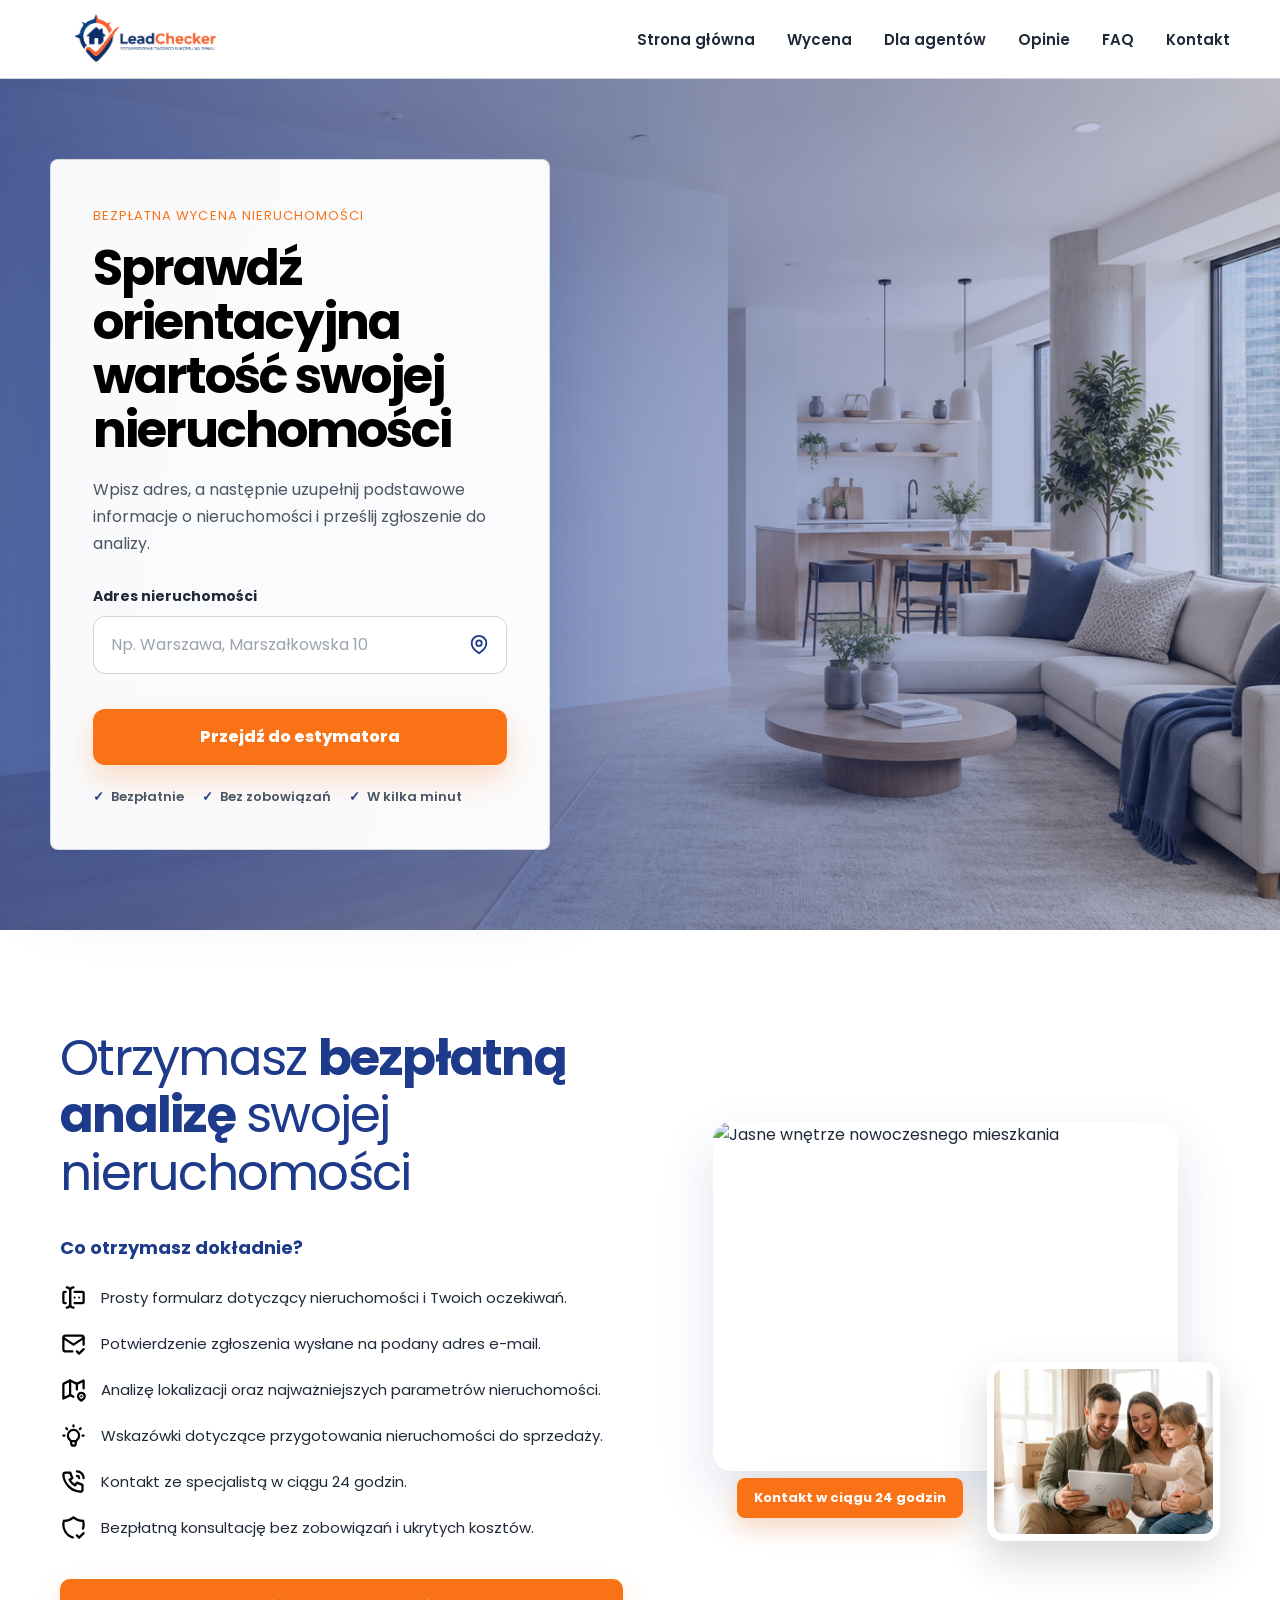
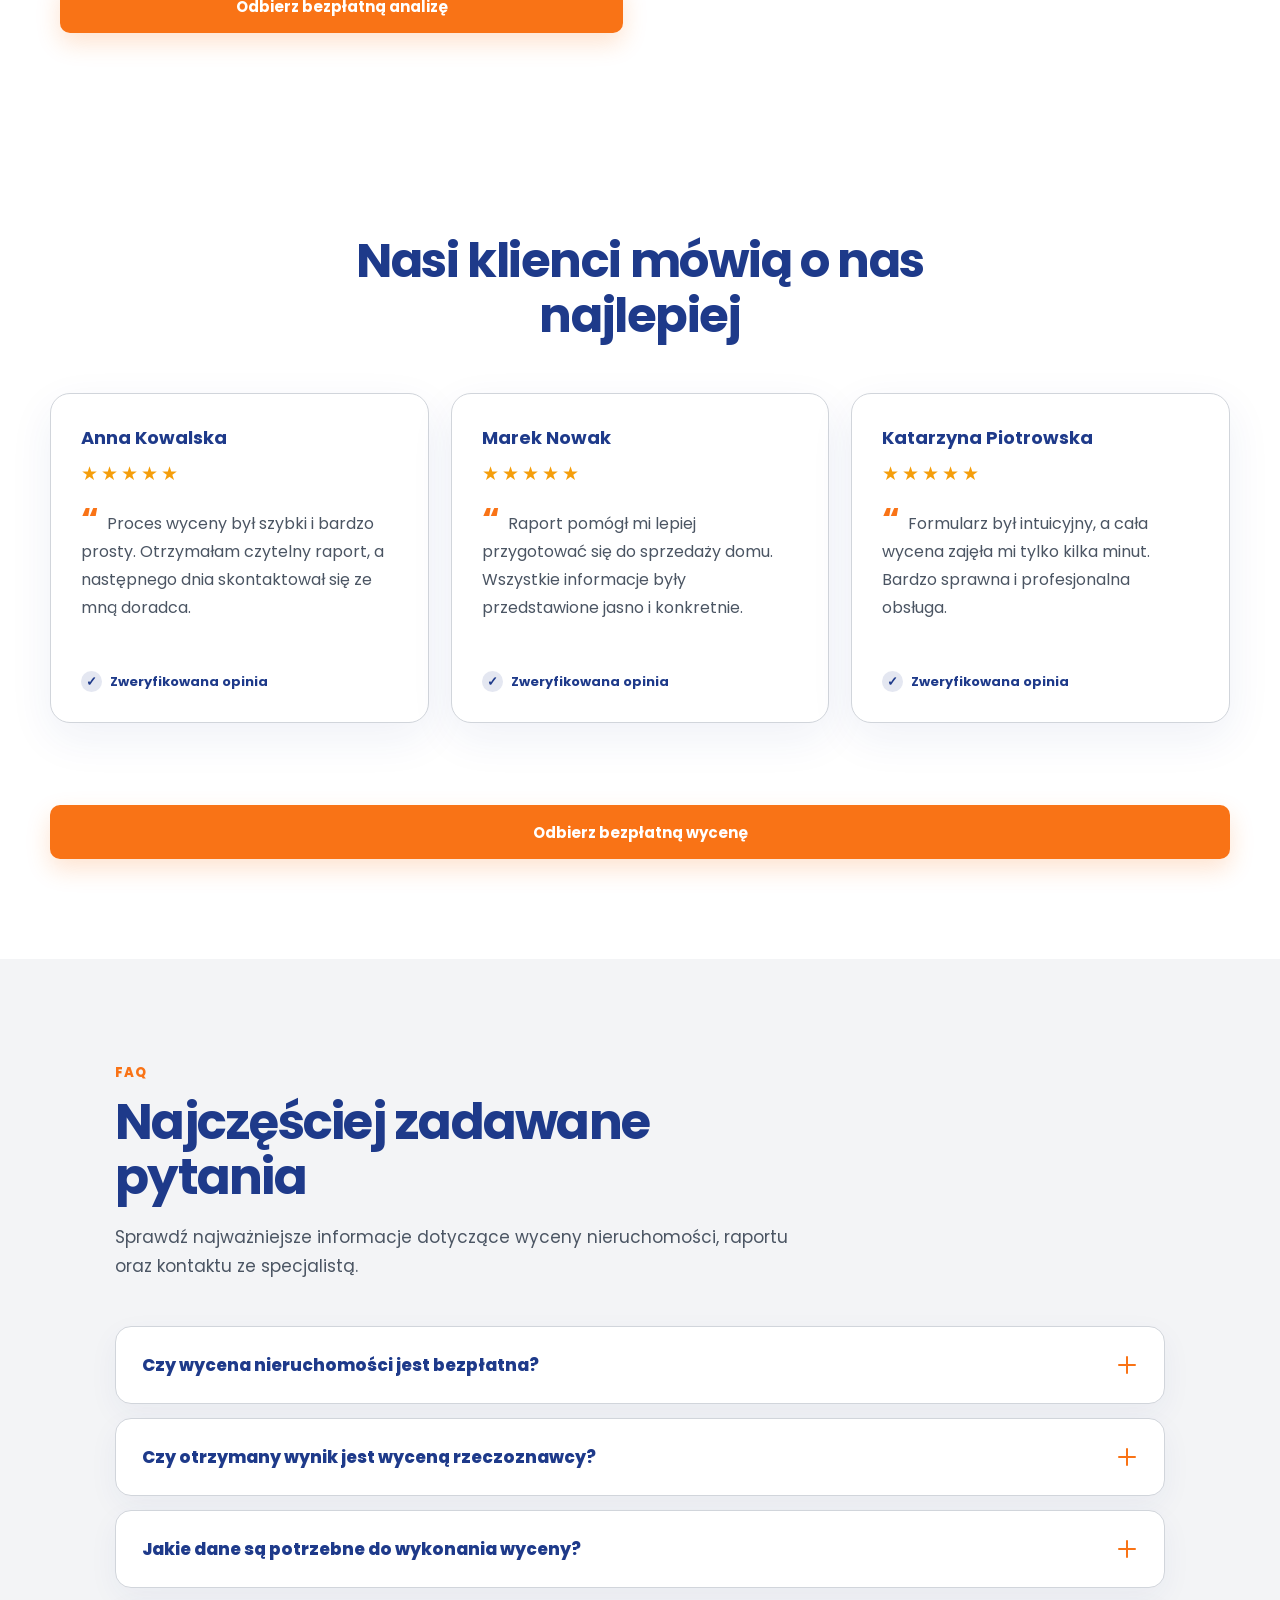
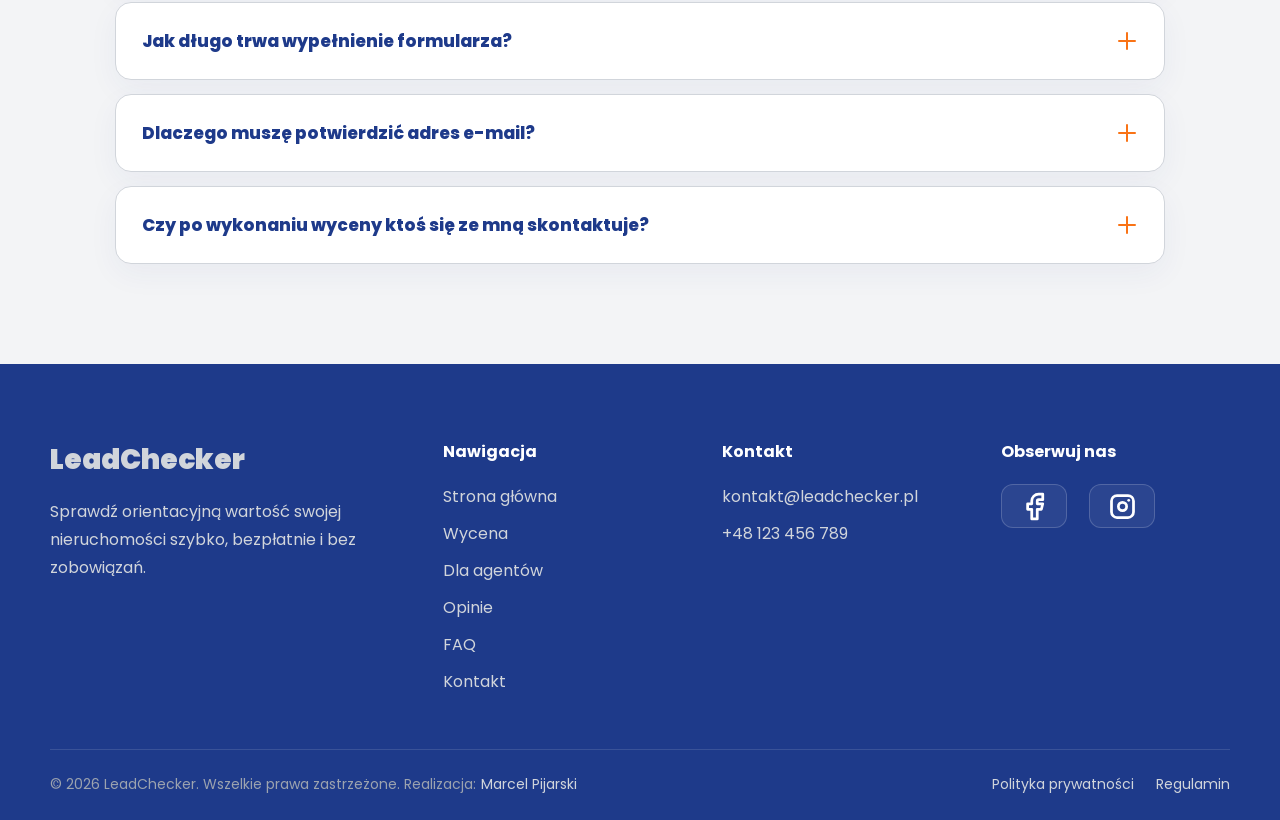
==== commit 2dd20c8b: "dodatki" ====
--- a/index.html
+++ b/index.html
@@ -55,9 +55,15 @@
                         type="text"
                         id="adresNieruchomosci"
                         name="adres"
-                        placeholder="Np. Warszawa, ul. Marszałkowska 10"
-                        autocomplete="street-address"
+                        placeholder="Np. Warszawa, Marszałkowska 10"
+                        autocomplete="off"
                         required
+                        >
+
+                        <input
+                        type="hidden"
+                        id="googlePlaceIdStart"
+                        name="googlePlaceId"
                         >
 
                         <span class="ikona-lokalizacji" aria-hidden="true">
@@ -540,6 +546,7 @@
   </div>
 </footer>
 
+<script src="google-places-config.js"></script>
 <script src="script.js"></script>    
 </body>
 </html>
--- a/style.css
+++ b/style.css
@@ -4166,4 +4166,312 @@
 button:focus-visible {
   outline: 3px solid rgba(249, 115, 22, 0.35);
   outline-offset: 3px;
-}+}
+
+.formularz-progress {
+  position: sticky;
+  top: 92px;
+  z-index: 20;
+  margin: -4px 0 30px;
+  padding: 15px 17px;
+  border: 1px solid #dbe2ec;
+  border-radius: 12px;
+  background: rgba(255, 255, 255, 0.96);
+  box-shadow: 0 10px 28px rgba(30, 58, 138, 0.08);
+  backdrop-filter: blur(10px);
+}
+
+.formularz-progress-info {
+  margin-bottom: 10px;
+  display: flex;
+  align-items: center;
+  justify-content: space-between;
+  gap: 14px;
+}
+
+.formularz-progress-info span {
+  color: #f97316;
+  font-size: 12px;
+  font-weight: 700;
+  letter-spacing: 0.04em;
+  text-transform: uppercase;
+}
+
+.formularz-progress-info strong {
+  color: #1e3a8a;
+  font-size: 13px;
+  text-align: right;
+}
+
+.formularz-progress-track {
+  height: 8px;
+  overflow: hidden;
+  border-radius: 999px;
+  background: #e5e7eb;
+}
+
+.formularz-progress-track span {
+  width: 20%;
+  height: 100%;
+  display: block;
+  border-radius: inherit;
+  background: #f97316;
+  transition: width 0.3s ease;
+}
+
+.adres-wyszukiwarka input {
+  border-color: #aebbd0;
+  background: #ffffff;
+}
+
+.adres-wyszukiwarka-status {
+  display: block;
+}
+
+.adres-wyszukiwarka-status.poprawny {
+  color: #15803d;
+  font-weight: 600;
+}
+
+.adres-wyszukiwarka-status.blad {
+  color: #dc2626;
+  font-weight: 600;
+}
+
+.preferencje-naglowek {
+  display: flex;
+  align-items: flex-start;
+  justify-content: space-between;
+  gap: 18px;
+}
+
+.preferencje-naglowek p {
+  margin: 6px 0 0;
+  color: #6b7280;
+  font-size: 12px;
+  line-height: 1.6;
+}
+
+.preferencje-licznik {
+  min-width: 58px;
+  padding: 7px 10px;
+  border-radius: 999px;
+  background: #eef2ff;
+  color: #1e3a8a;
+  font-size: 12px;
+  font-weight: 700;
+  text-align: center;
+}
+
+.preferencje-lista {
+  margin-top: 17px;
+  display: grid;
+  grid-template-columns: repeat(2, minmax(0, 1fr));
+  gap: 8px 14px;
+}
+
+.preferencja-element {
+  position: relative;
+  min-width: 0;
+  display: grid;
+  grid-template-columns: 24px minmax(0, 1fr);
+  align-items: center;
+  border-bottom: 1px solid #edf0f5;
+}
+
+.preferencja-checkbox {
+  min-height: 42px;
+  display: grid;
+  place-items: center;
+}
+
+.preferencja-checkbox input {
+  width: 17px;
+  height: 17px;
+  accent-color: #1e3a8a;
+  cursor: pointer;
+}
+
+.preferencja-checkbox input:disabled {
+  cursor: not-allowed;
+  opacity: 0.42;
+}
+
+.preferencja-nazwa {
+  min-height: 42px;
+  padding: 8px 28px 8px 6px;
+  border: 0;
+  background: transparent;
+  color: #374151;
+  font-size: 12px;
+  font-weight: 600;
+  line-height: 1.45;
+  text-align: left;
+}
+
+.preferencja-nazwa::after {
+  position: absolute;
+  top: 50%;
+  right: 7px;
+  width: 19px;
+  height: 19px;
+  display: grid;
+  place-items: center;
+  border: 1px solid #c7d2fe;
+  border-radius: 50%;
+  color: #1e3a8a;
+  content: "i";
+  font-size: 11px;
+  font-weight: 700;
+  transform: translateY(-50%);
+}
+
+.preferencja-nazwa:focus-visible {
+  border-radius: 7px;
+  outline: 3px solid rgba(249, 115, 22, 0.22);
+  outline-offset: 1px;
+}
+
+.preferencja-opis {
+  position: absolute;
+  top: calc(100% + 4px);
+  right: 0;
+  left: 24px;
+  z-index: 30;
+  margin: 0;
+  padding: 11px 12px;
+  display: none;
+  border: 1px solid #dbe2ec;
+  border-radius: 9px;
+  background: #ffffff;
+  color: #4b5563;
+  font-size: 11px;
+  line-height: 1.55;
+  box-shadow: 0 12px 30px rgba(30, 58, 138, 0.14);
+}
+
+@media (hover: hover) and (pointer: fine) {
+  .preferencja-element:hover .preferencja-opis,
+  .preferencja-element:focus-within .preferencja-opis {
+    display: block;
+  }
+}
+
+.zgody-wycena {
+  display: grid;
+  gap: 13px;
+}
+
+.informacja-rodo {
+  margin: 2px 0 0;
+  padding: 13px 14px;
+  border-left: 3px solid #1e3a8a;
+  background: #f8fafc;
+  color: #64748b;
+  font-size: 10px;
+  line-height: 1.65;
+}
+
+.informacja-rodo a {
+  color: #1e3a8a;
+  font-weight: 600;
+  text-decoration: underline;
+  text-underline-offset: 2px;
+}
+
+.tylko-czytnik {
+  position: absolute;
+  width: 1px;
+  height: 1px;
+  padding: 0;
+  overflow: hidden;
+  clip: rect(0, 0, 0, 0);
+  white-space: nowrap;
+  border: 0;
+}
+
+.polityka-strona {
+  padding: 70px 20px 90px;
+}
+
+.polityka-kontener {
+  width: min(860px, 100%);
+  margin: 0 auto;
+  padding: 42px;
+  border: 1px solid #dbe2ec;
+  border-radius: 18px;
+  background: #ffffff;
+  box-shadow: 0 20px 55px rgba(30, 58, 138, 0.08);
+}
+
+.polityka-kontener h1 {
+  margin: 0 0 12px;
+  color: #1e3a8a;
+  font-size: clamp(31px, 5vw, 46px);
+  line-height: 1.15;
+}
+
+.polityka-kontener h2 {
+  margin: 34px 0 12px;
+  color: #1f2937;
+  font-size: 20px;
+}
+
+.polityka-kontener p,
+.polityka-kontener li {
+  color: #4b5563;
+  font-size: 14px;
+  line-height: 1.8;
+}
+
+.polityka-kontener ul {
+  margin: 12px 0 0;
+  padding-left: 22px;
+}
+
+.polityka-data {
+  color: #f97316;
+  font-size: 12px;
+  font-weight: 700;
+}
+
+@media (max-width: 760px) {
+  .formularz-progress {
+    top: 80px;
+  }
+
+  .preferencje-lista {
+    grid-template-columns: 1fr;
+  }
+
+  .preferencja-opis {
+    position: static;
+    grid-column: 1 / -1;
+    margin: 0 0 9px 24px;
+    box-shadow: none;
+  }
+
+  .preferencja-element.opis-otwarty .preferencja-opis {
+    display: block;
+  }
+
+  .polityka-strona {
+    padding: 45px 15px 70px;
+  }
+
+  .polityka-kontener {
+    padding: 27px 20px;
+  }
+}
+
+@media (max-width: 480px) {
+  .formularz-progress-info {
+    align-items: flex-start;
+    flex-direction: column;
+    gap: 3px;
+  }
+
+  .formularz-progress-info strong {
+    text-align: left;
+  }
+}
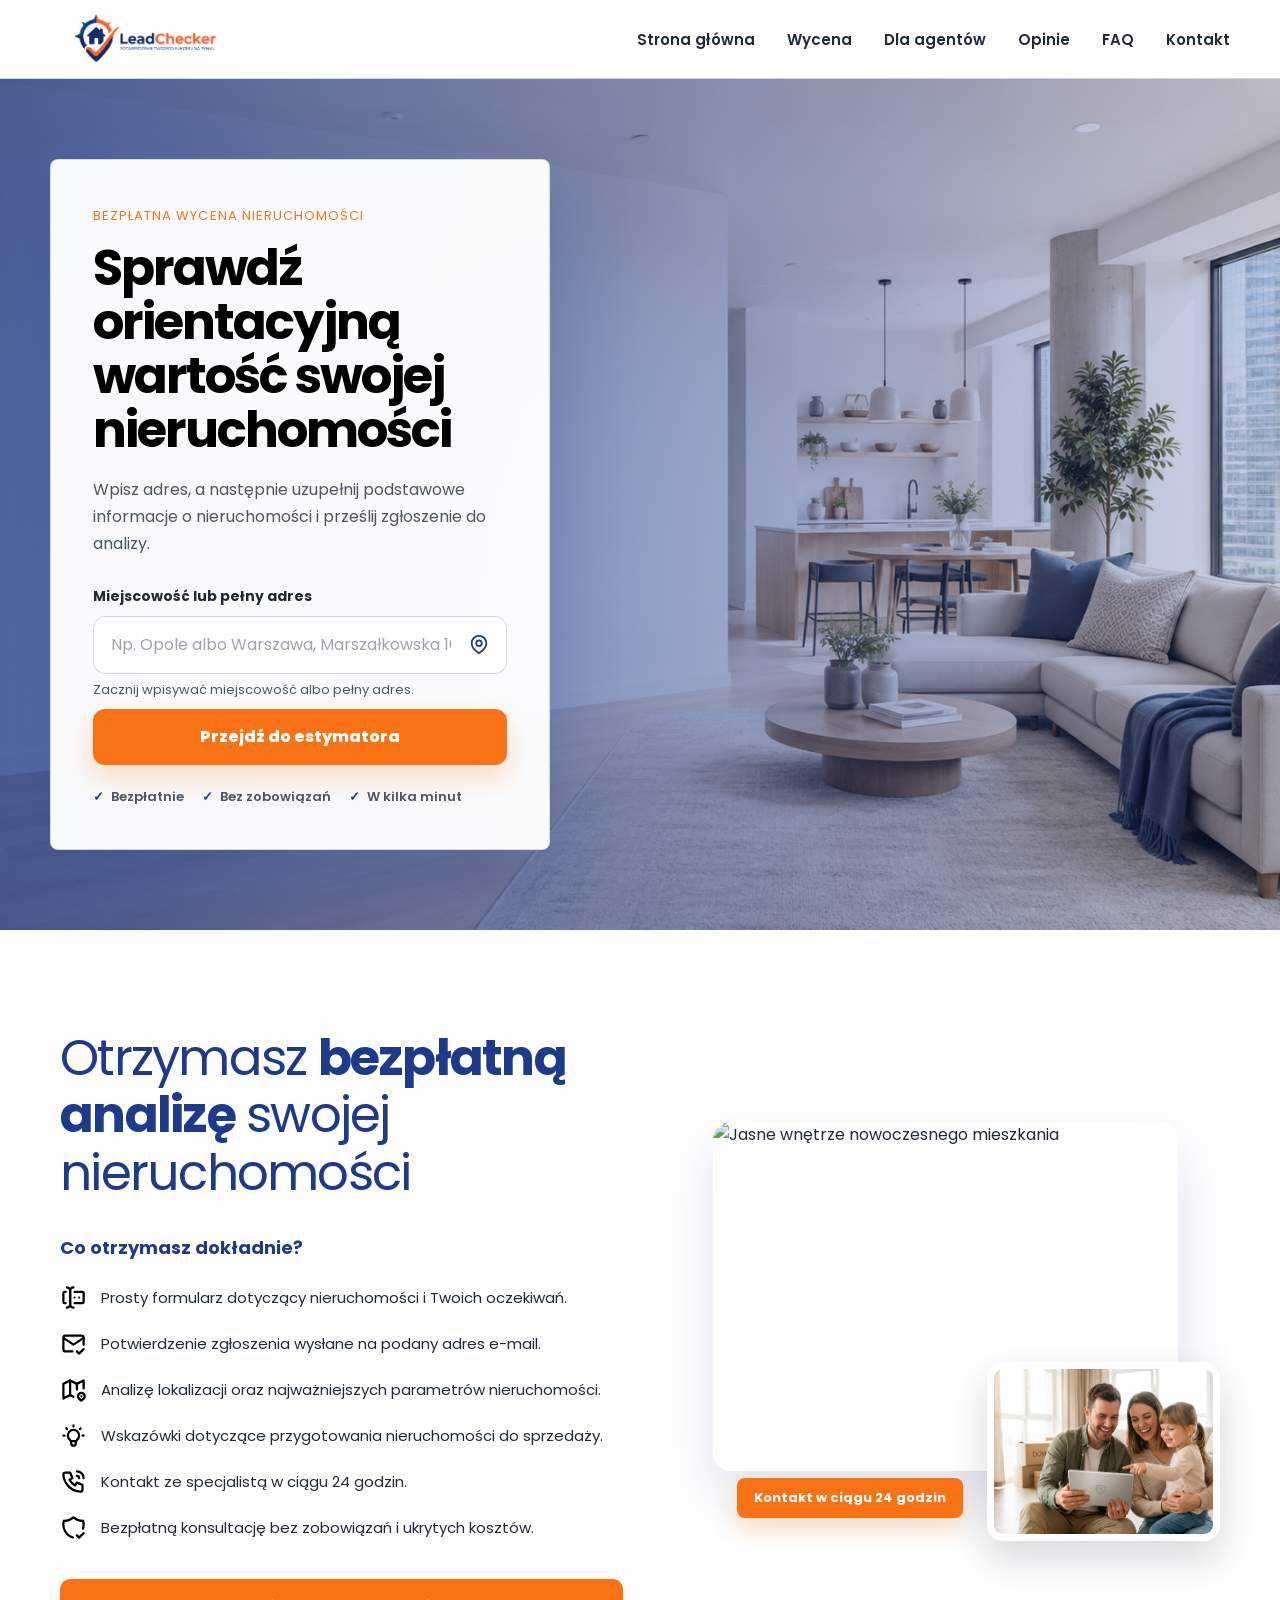
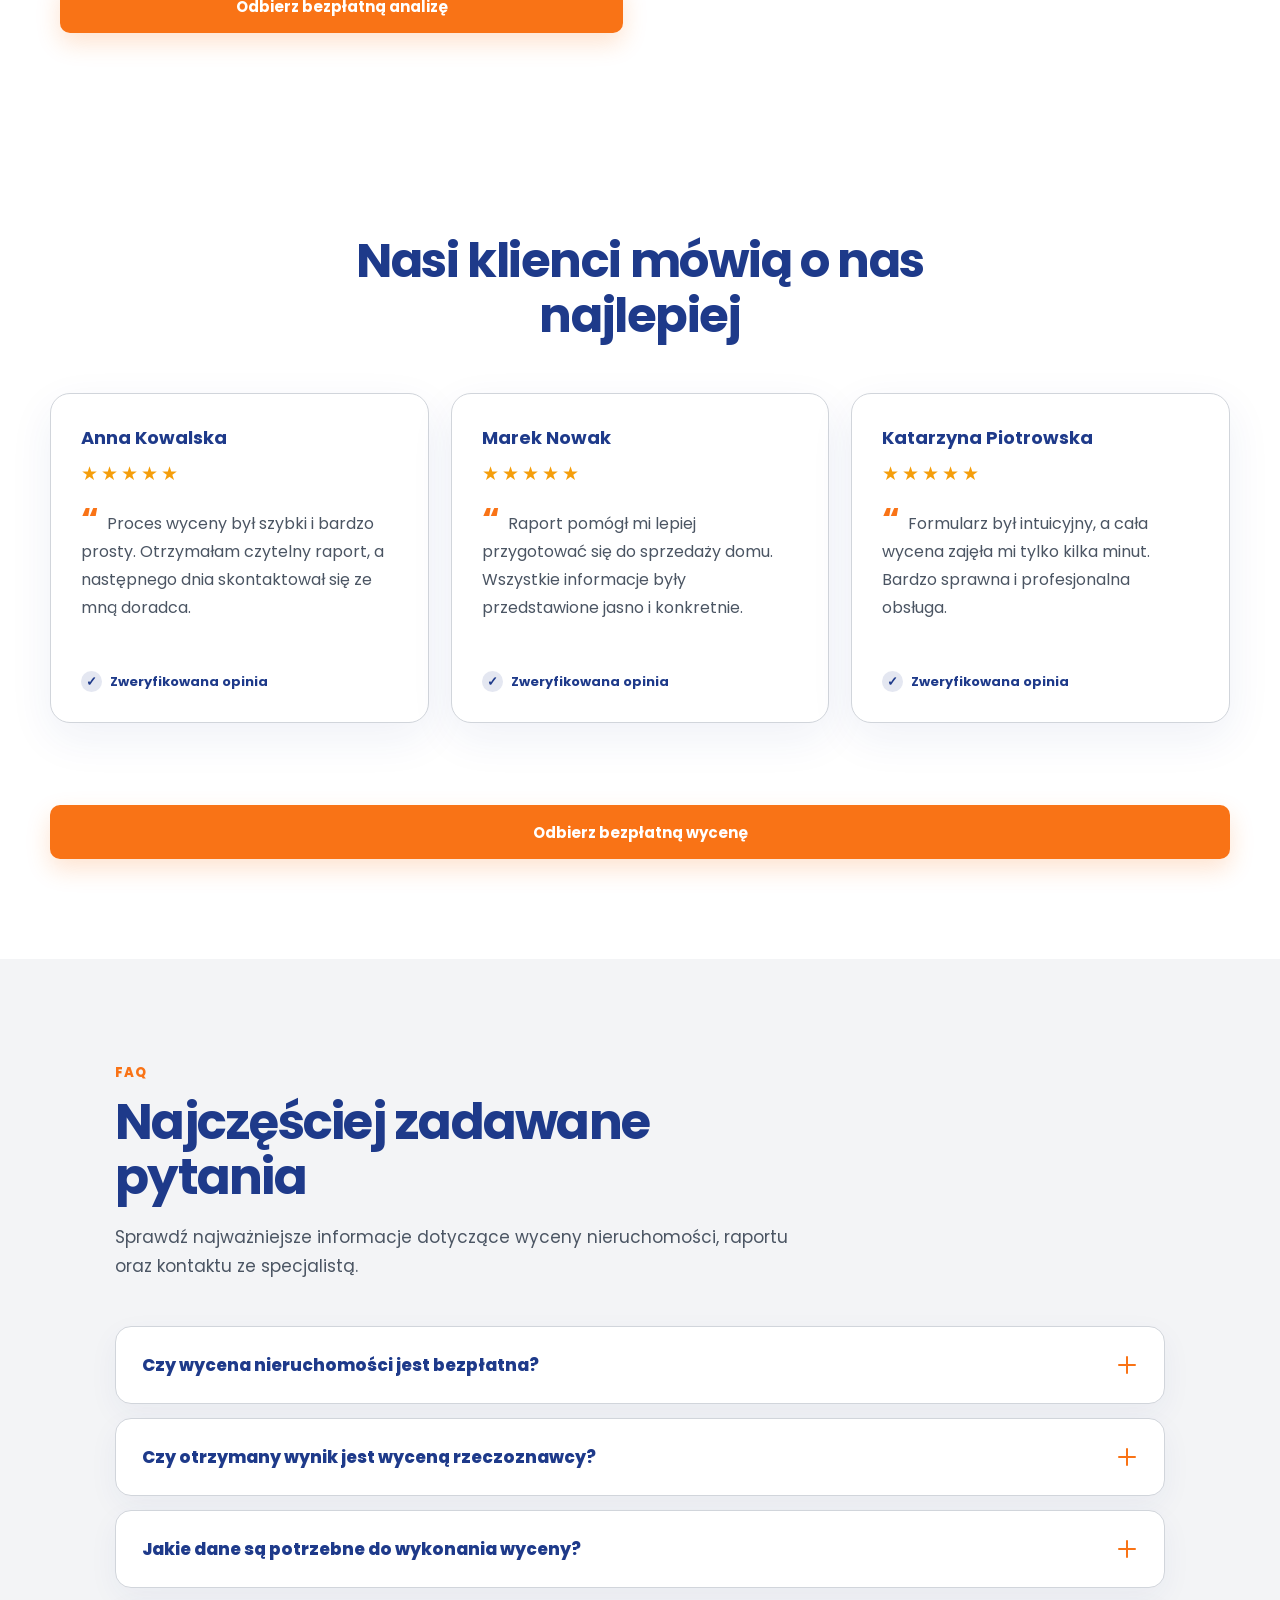
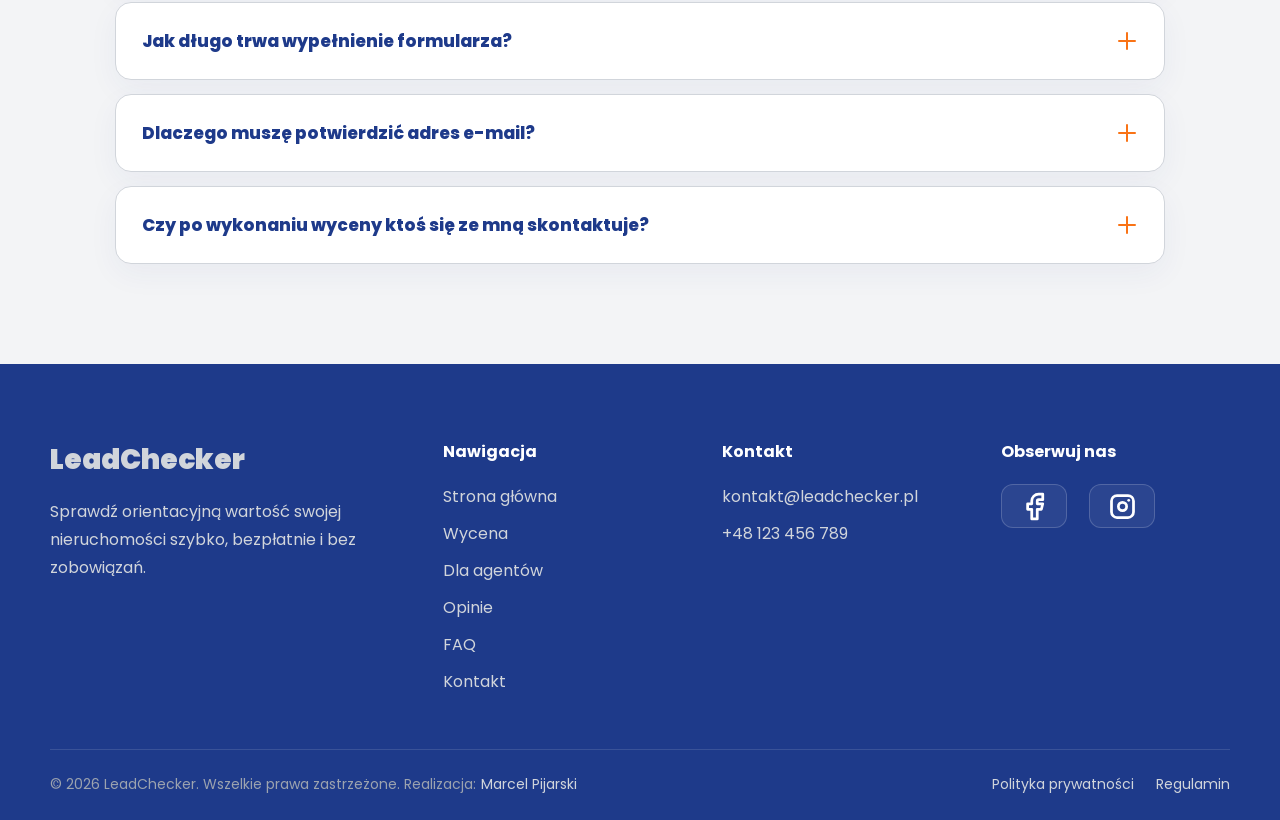
==== commit c9754d66: "poprawki" ====
--- a/index.html
+++ b/index.html
@@ -3,8 +3,9 @@
 <head>
     <meta charset="UTF-8">
     <meta name="viewport" content="width=device-width, initial-scale=1.0">
-    <title>Document</title>
+    <title>Bezpłatna wycena nieruchomości | LeadChecker</title>
     <link rel="stylesheet" href="style.css">
+    <link rel="stylesheet" href="autocomplete-start.css">
     <link rel="preconnect" href="https://fonts.googleapis.com">
     <link rel="preconnect" href="https://fonts.gstatic.com" crossorigin>
     <link href="https://fonts.googleapis.com/css2?family=Poppins:wght@400;500;600;700&display=swap" rel="stylesheet">
@@ -40,25 +41,37 @@
                 <div class="karta-wyceny">
                     <span class="karta-etykieta">Bezpłatna wycena nieruchomości</span>
 
-                    <h1>Sprawdź orientacyjna wartość swojej nieruchomości</h1>
+                    <h1>Sprawdź orientacyjną wartość swojej nieruchomości</h1>
 
                     <p>Wpisz adres, a następnie uzupełnij podstawowe informacje
                       o nieruchomości i prześlij zgłoszenie do analizy.</p>
 
                      <form class="formularz-adresu" id="formularzAdresu">
                     <label for="adresNieruchomosci">
-                        Adres nieruchomości
+                        Miejscowość lub pełny adres
                     </label>
 
-                    <div class="pole-adresu">
+                    <div class="pole-adresu start-autocomplete">
                         <input
                         type="text"
                         id="adresNieruchomosci"
                         name="adres"
-                        placeholder="Np. Warszawa, Marszałkowska 10"
+                        placeholder="Np. Opole albo Warszawa, Marszałkowska 10"
                         autocomplete="off"
+                        role="combobox"
+                        aria-autocomplete="list"
+                        aria-expanded="false"
+                        aria-controls="heroCitySuggestions"
+                        aria-activedescendant=""
                         required
                         >
+
+                        <div
+                        id="heroCitySuggestions"
+                        class="start-miejscowosci-lista"
+                        role="listbox"
+                        hidden
+                        ></div>
 
                         <input
                         type="hidden"
--- a/style.css
+++ b/style.css
@@ -4475,3 +4475,101 @@
     text-align: left;
   }
 }
+
+.miejscowosc-autocomplete {
+  position: relative;
+}
+
+.miejscowosc-pole {
+  position: relative;
+}
+
+.miejscowosc-podpowiedzi {
+  position: absolute;
+  top: calc(100% + 7px);
+  right: 0;
+  left: 0;
+  z-index: 1200;
+  max-height: 340px;
+  padding: 6px;
+  overflow-y: auto;
+  border: 1px solid #d1d5db;
+  border-radius: 10px;
+  background: #ffffff;
+  box-shadow: 0 18px 42px rgba(31, 41, 55, 0.16);
+}
+
+.miejscowosc-podpowiedzi[hidden] {
+  display: none;
+}
+
+.miejscowosc-opcja {
+  width: 100%;
+  min-height: 58px;
+  padding: 10px 12px;
+  display: flex;
+  flex-direction: column;
+  align-items: flex-start;
+  justify-content: center;
+  gap: 2px;
+  border: 0;
+  border-radius: 7px;
+  background: transparent;
+  color: #1f2937;
+  text-align: left;
+  transition:
+    background-color 0.18s ease,
+    color 0.18s ease;
+}
+
+.miejscowosc-opcja:hover,
+.miejscowosc-opcja.aktywna {
+  background: #eef2ff;
+  color: #1e3a8a;
+}
+
+.miejscowosc-opcja:focus-visible {
+  outline: 3px solid rgba(30, 58, 138, 0.18);
+  outline-offset: 1px;
+}
+
+.miejscowosc-opcja-nazwa {
+  display: block;
+  font-size: 14px;
+  font-weight: 700;
+  line-height: 1.35;
+}
+
+.miejscowosc-opcja-kontekst {
+  display: block;
+  color: #6b7280;
+  font-size: 11px;
+  line-height: 1.35;
+}
+
+.miejscowosc-brak {
+  padding: 13px 12px;
+  color: #6b7280;
+  font-size: 12px;
+  line-height: 1.55;
+}
+
+.miejscowosc-status-poprawny {
+  color: #15803d !important;
+  font-weight: 600;
+}
+
+.miejscowosc-status-blad {
+  color: #dc2626 !important;
+  font-weight: 600;
+}
+
+@media (max-width: 600px) {
+  .miejscowosc-podpowiedzi {
+    max-height: 290px;
+  }
+
+  .miejscowosc-opcja {
+    min-height: 56px;
+  }
+}
--- a/autocomplete-start.css
+++ b/autocomplete-start.css
@@ -0,0 +1,106 @@
+.start-autocomplete {
+  position: relative;
+}
+
+.start-miejscowosci-lista {
+  position: absolute;
+  top: calc(100% + 8px);
+  right: 0;
+  left: 0;
+  z-index: 80;
+  max-height: 310px;
+  overflow-y: auto;
+  border: 1px solid #d1d5db;
+  border-radius: 12px;
+  background: #ffffff;
+  box-shadow: 0 20px 45px rgba(31, 41, 55, 0.18);
+}
+
+.start-miejscowosci-lista[hidden] {
+  display: none;
+}
+
+.start-miejscowosc-opcja {
+  width: 100%;
+  min-height: 58px;
+  padding: 11px 16px;
+  display: flex;
+  flex-direction: column;
+  align-items: flex-start;
+  justify-content: center;
+  gap: 2px;
+  border: 0;
+  border-bottom: 1px solid #e5e7eb;
+  background: #ffffff;
+  color: #1f2937;
+  text-align: left;
+  transition:
+    background-color 0.18s ease,
+    color 0.18s ease;
+}
+
+.start-miejscowosc-opcja:first-child {
+  border-radius: 11px 11px 0 0;
+}
+
+.start-miejscowosc-opcja:last-child {
+  border-bottom: 0;
+  border-radius: 0 0 11px 11px;
+}
+
+.start-miejscowosc-opcja:hover,
+.start-miejscowosc-opcja:focus-visible,
+.start-miejscowosc-opcja.aktywna {
+  background: #fff7ed;
+  color: #c2410c;
+  outline: none;
+}
+
+.start-miejscowosc-nazwa {
+  font-size: 15px;
+  font-weight: 700;
+  line-height: 1.25;
+}
+
+.start-miejscowosc-kontekst {
+  color: #6b7280;
+  font-size: 12px;
+  font-weight: 500;
+  line-height: 1.25;
+}
+
+.start-miejscowosc-opcja.aktywna
+.start-miejscowosc-kontekst {
+  color: #9a3412;
+}
+
+.blad-adresu.blad-adresu-poprawny {
+  color: #15803d;
+}
+
+.blad-adresu.blad-adresu-info {
+  color: #4b5563;
+}
+
+body.lokalne-miasta-otwarte
+.pac-container {
+  display: none !important;
+}
+
+.pac-container {
+  z-index: 4000 !important;
+  border-radius: 12px;
+  font-family: "Poppins", sans-serif;
+  box-shadow: 0 20px 45px rgba(31, 41, 55, 0.18);
+}
+
+@media (max-width: 600px) {
+  .start-miejscowosci-lista {
+    max-height: 250px;
+  }
+
+  .start-miejscowosc-opcja {
+    min-height: 55px;
+    padding: 10px 14px;
+  }
+}
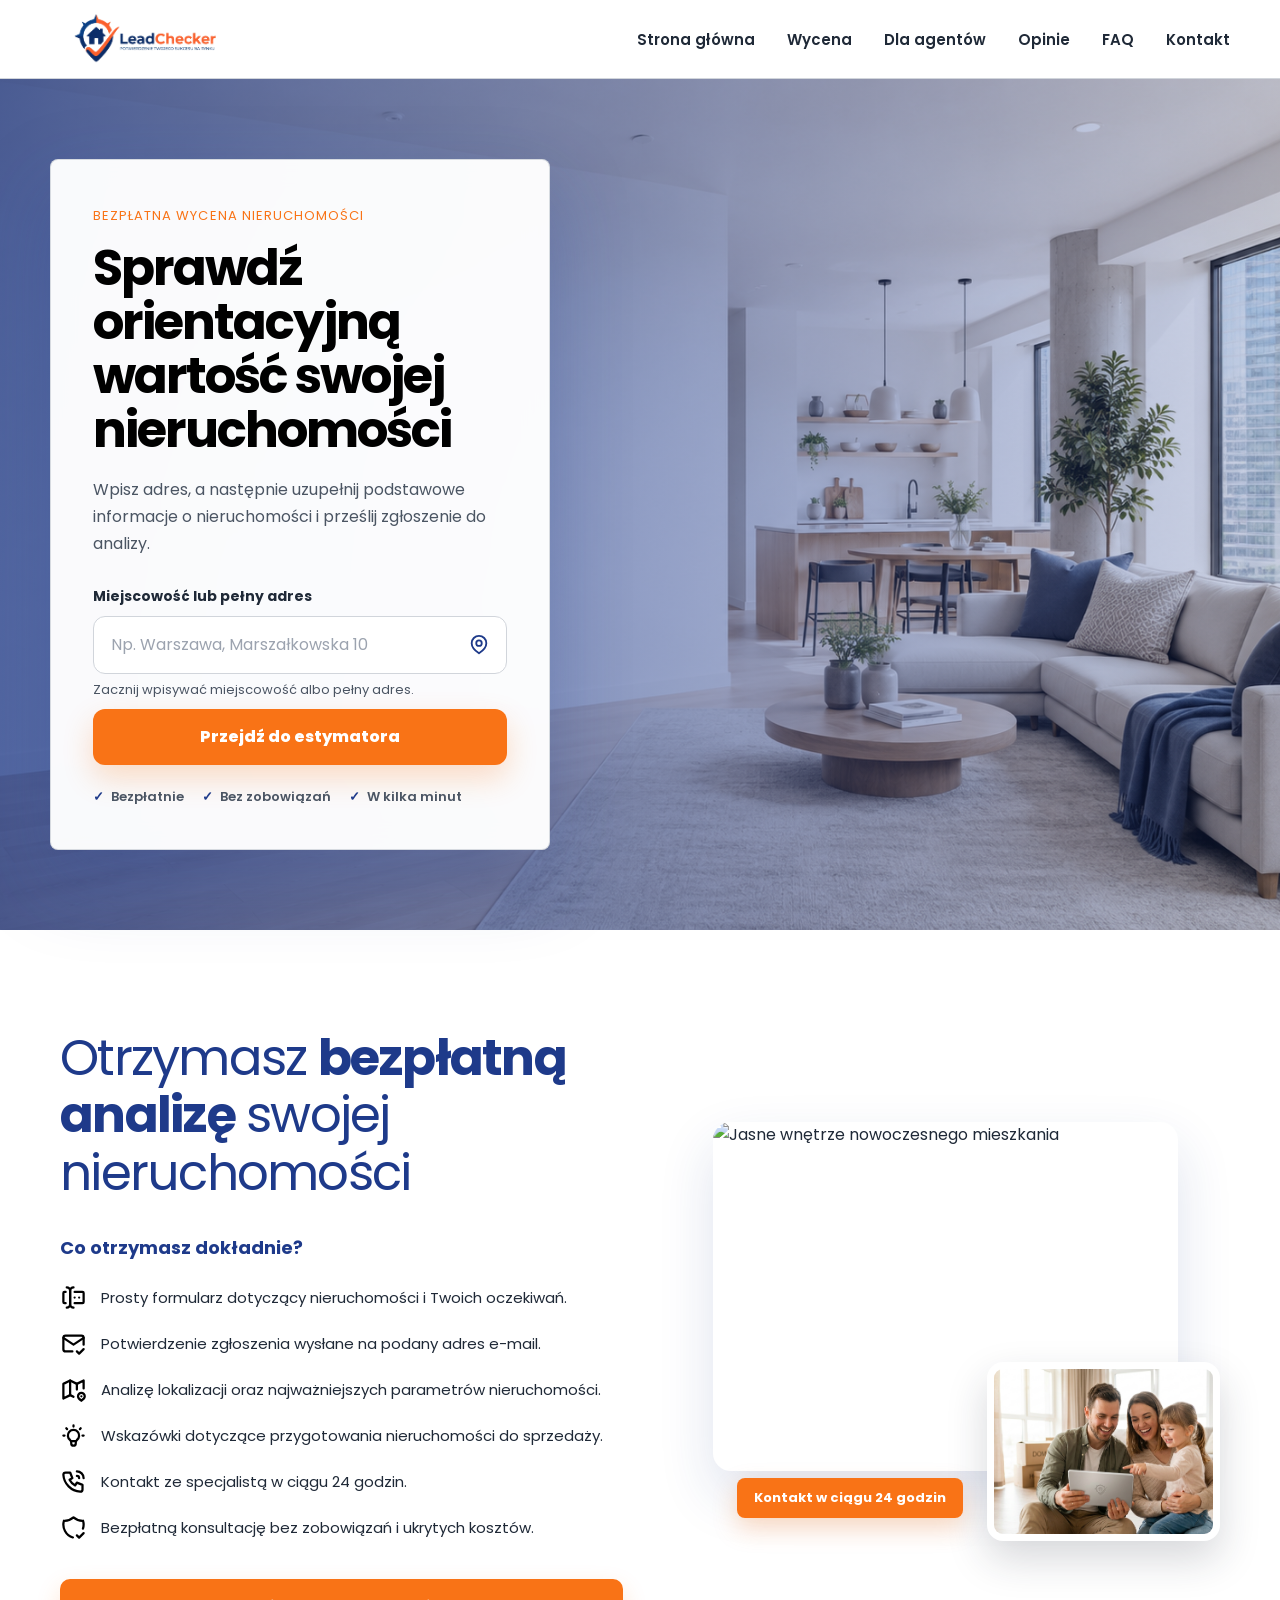
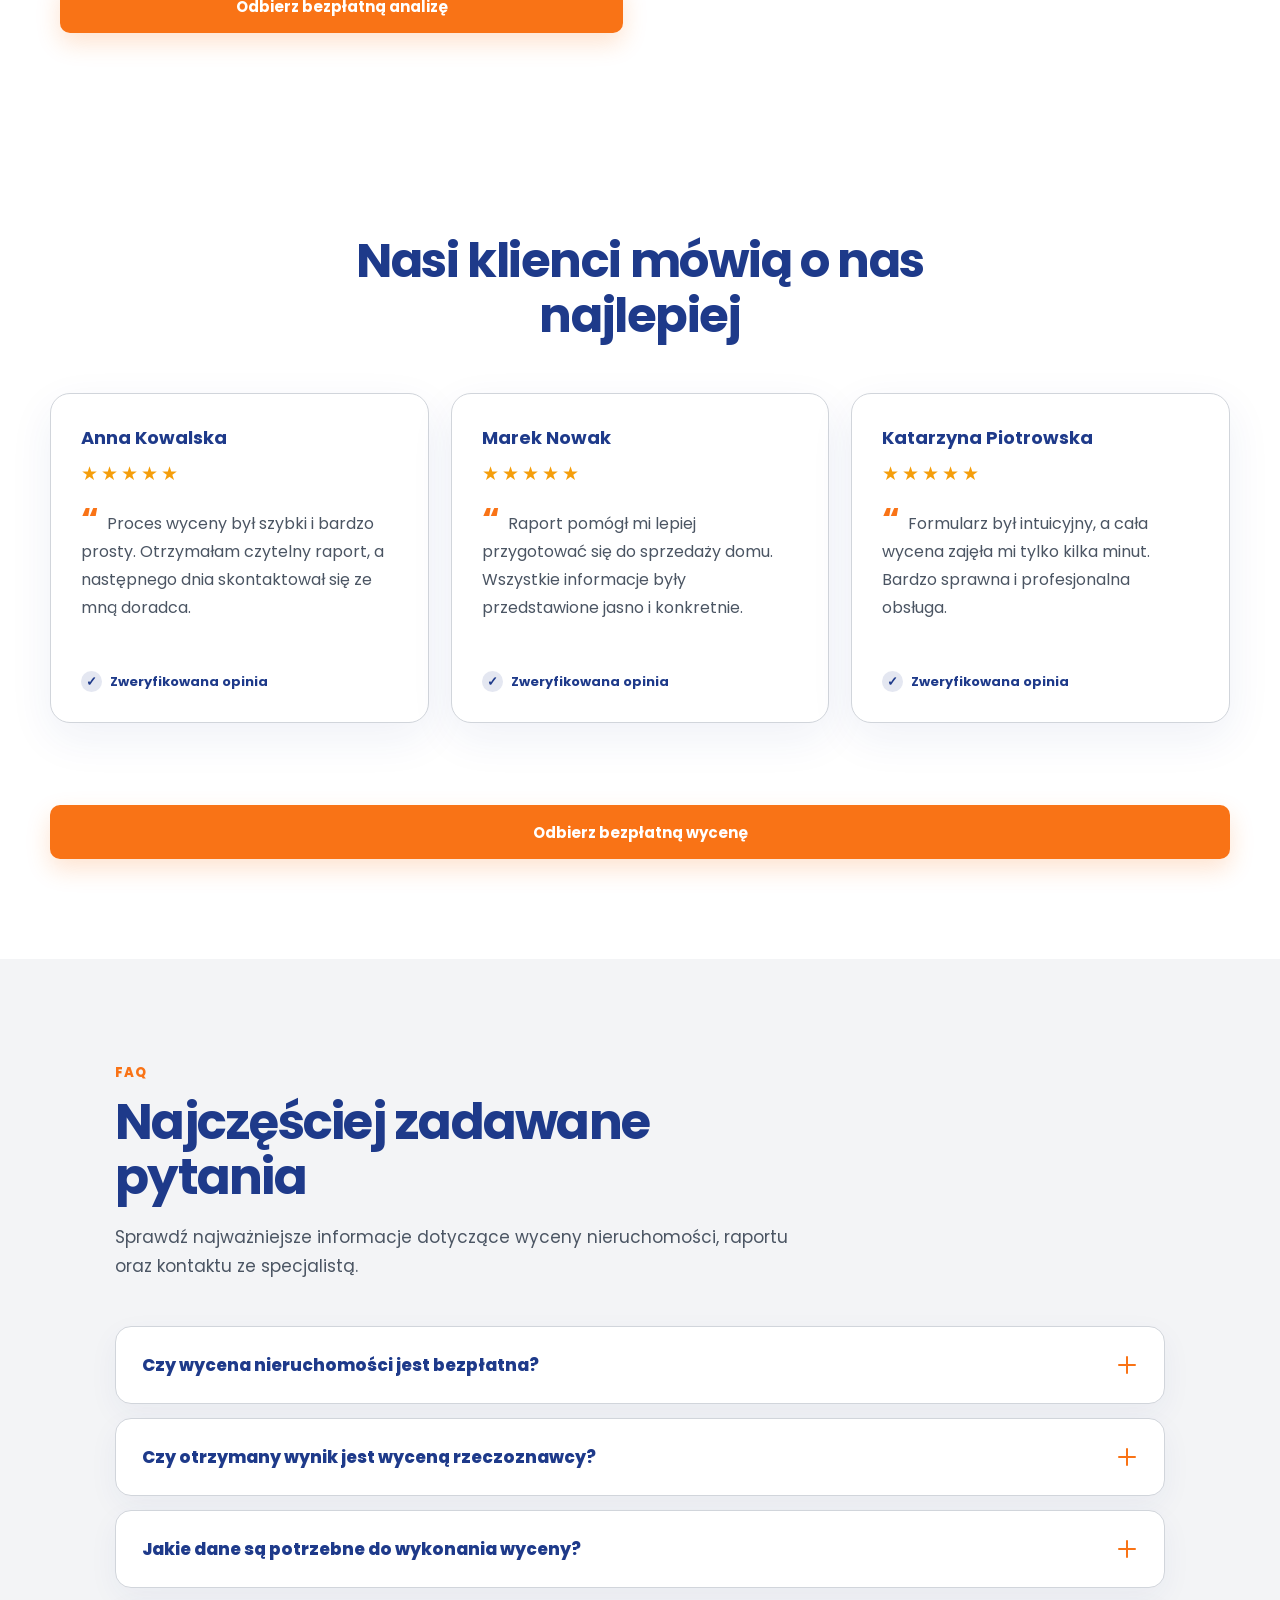
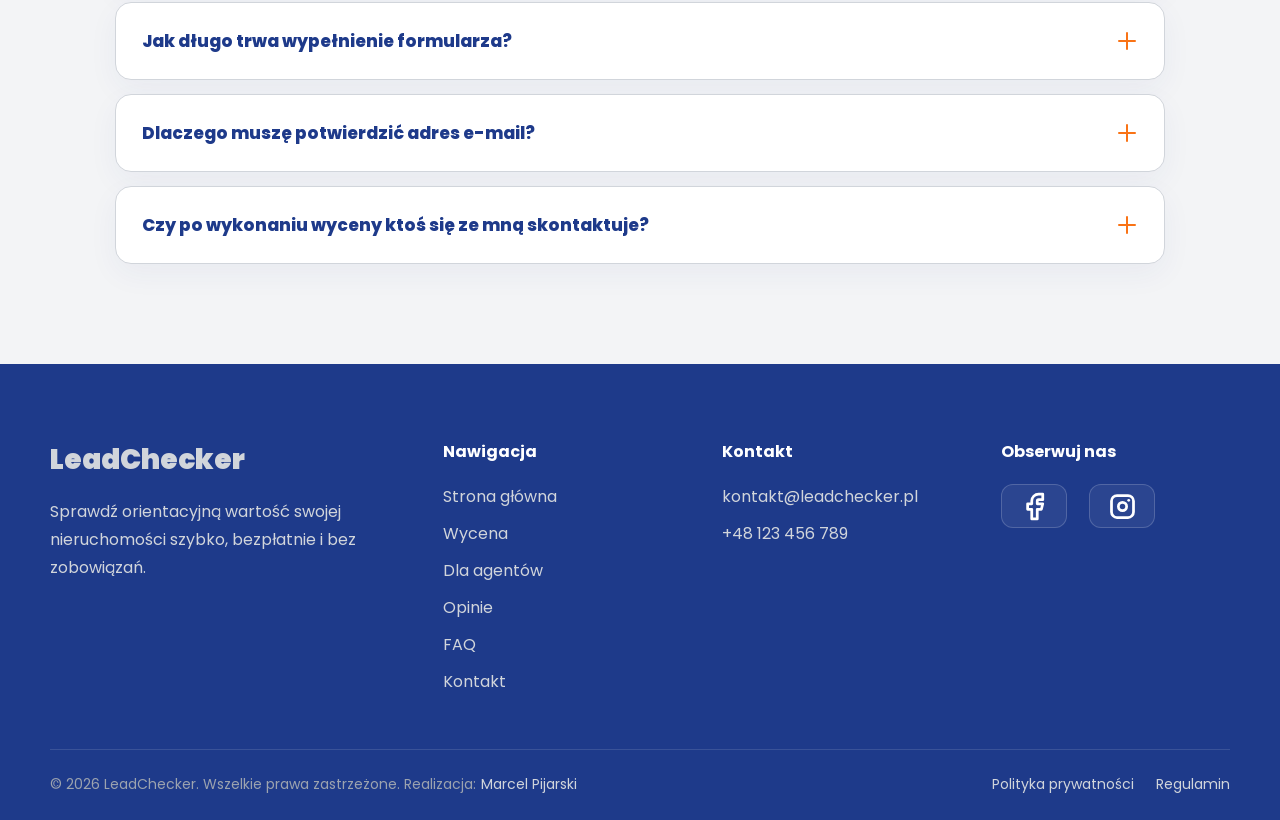
==== commit 6fce51ab: "Update index.html" ====
--- a/index.html
+++ b/index.html
@@ -56,7 +56,7 @@
                         type="text"
                         id="adresNieruchomosci"
                         name="adres"
-                        placeholder="Np. Opole albo Warszawa, Marszałkowska 10"
+                        placeholder="Np. Warszawa, Marszałkowska 10"
                         autocomplete="off"
                         role="combobox"
                         aria-autocomplete="list"
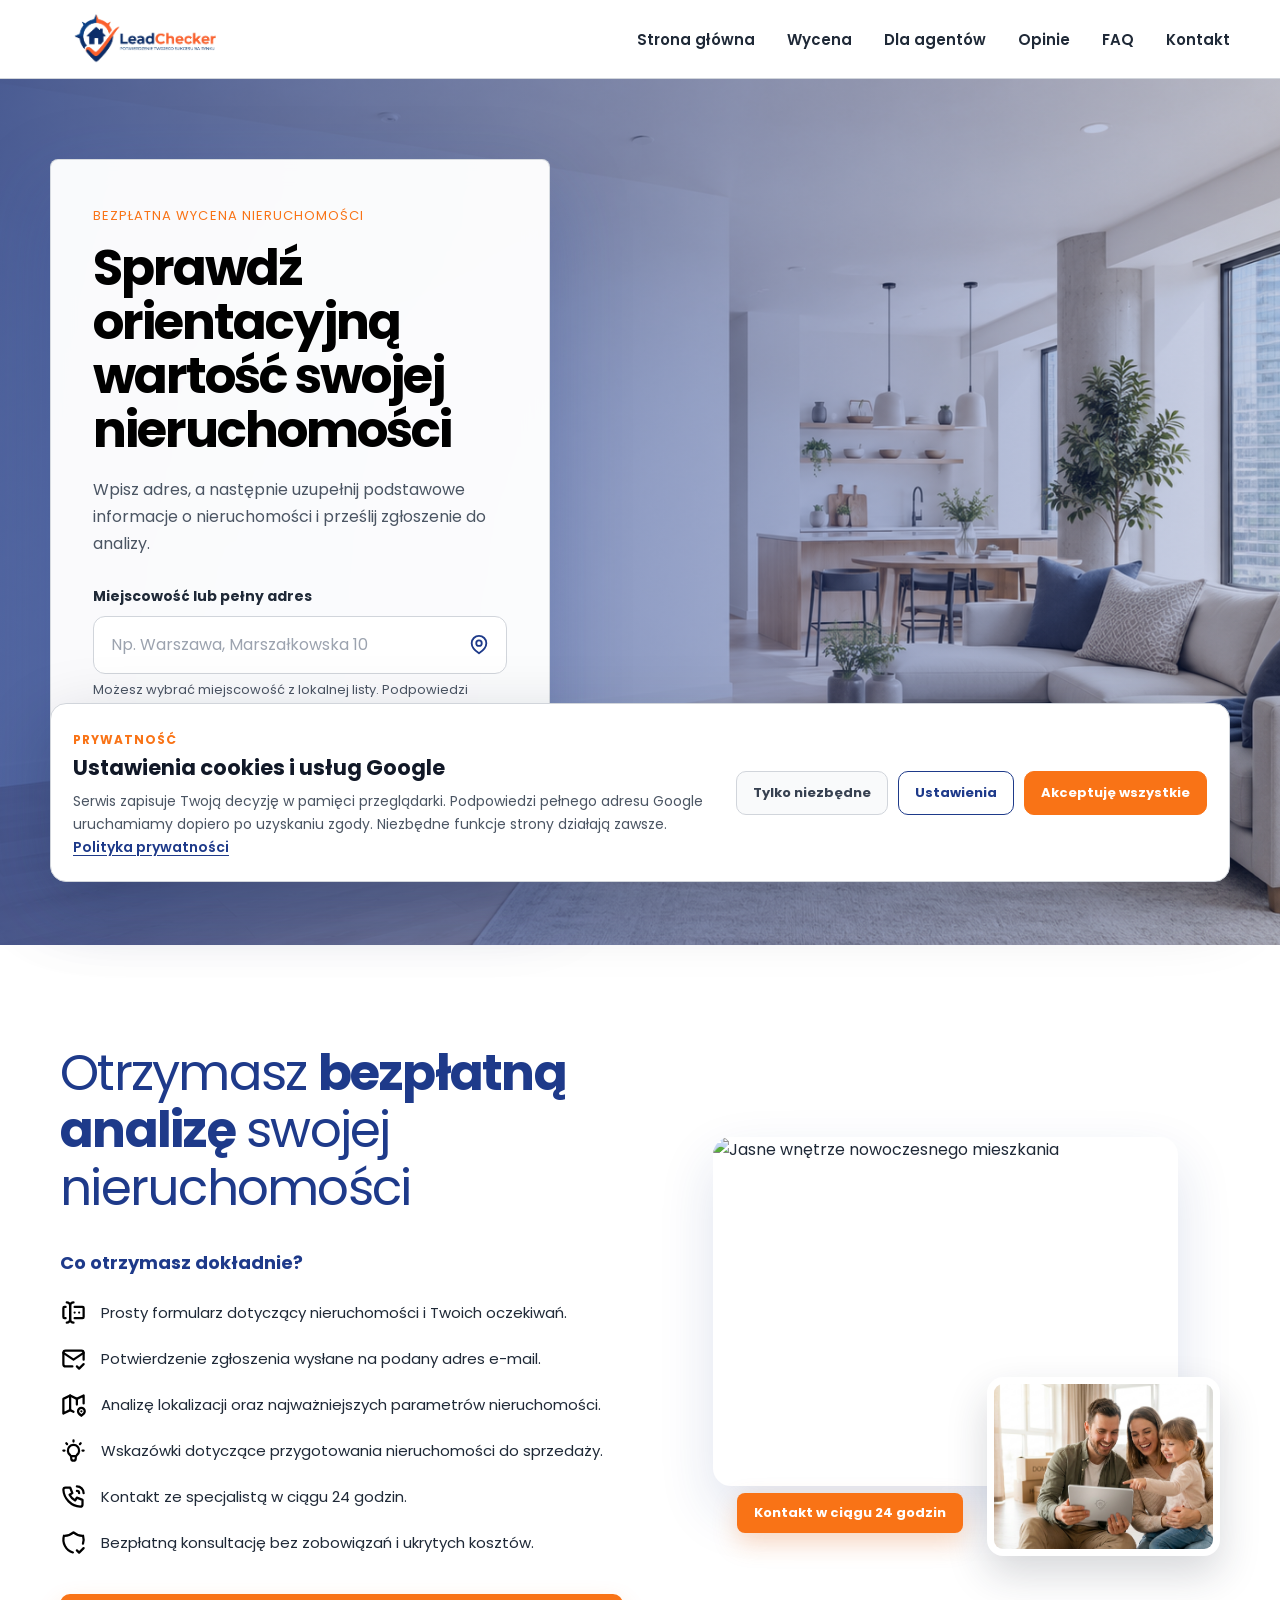
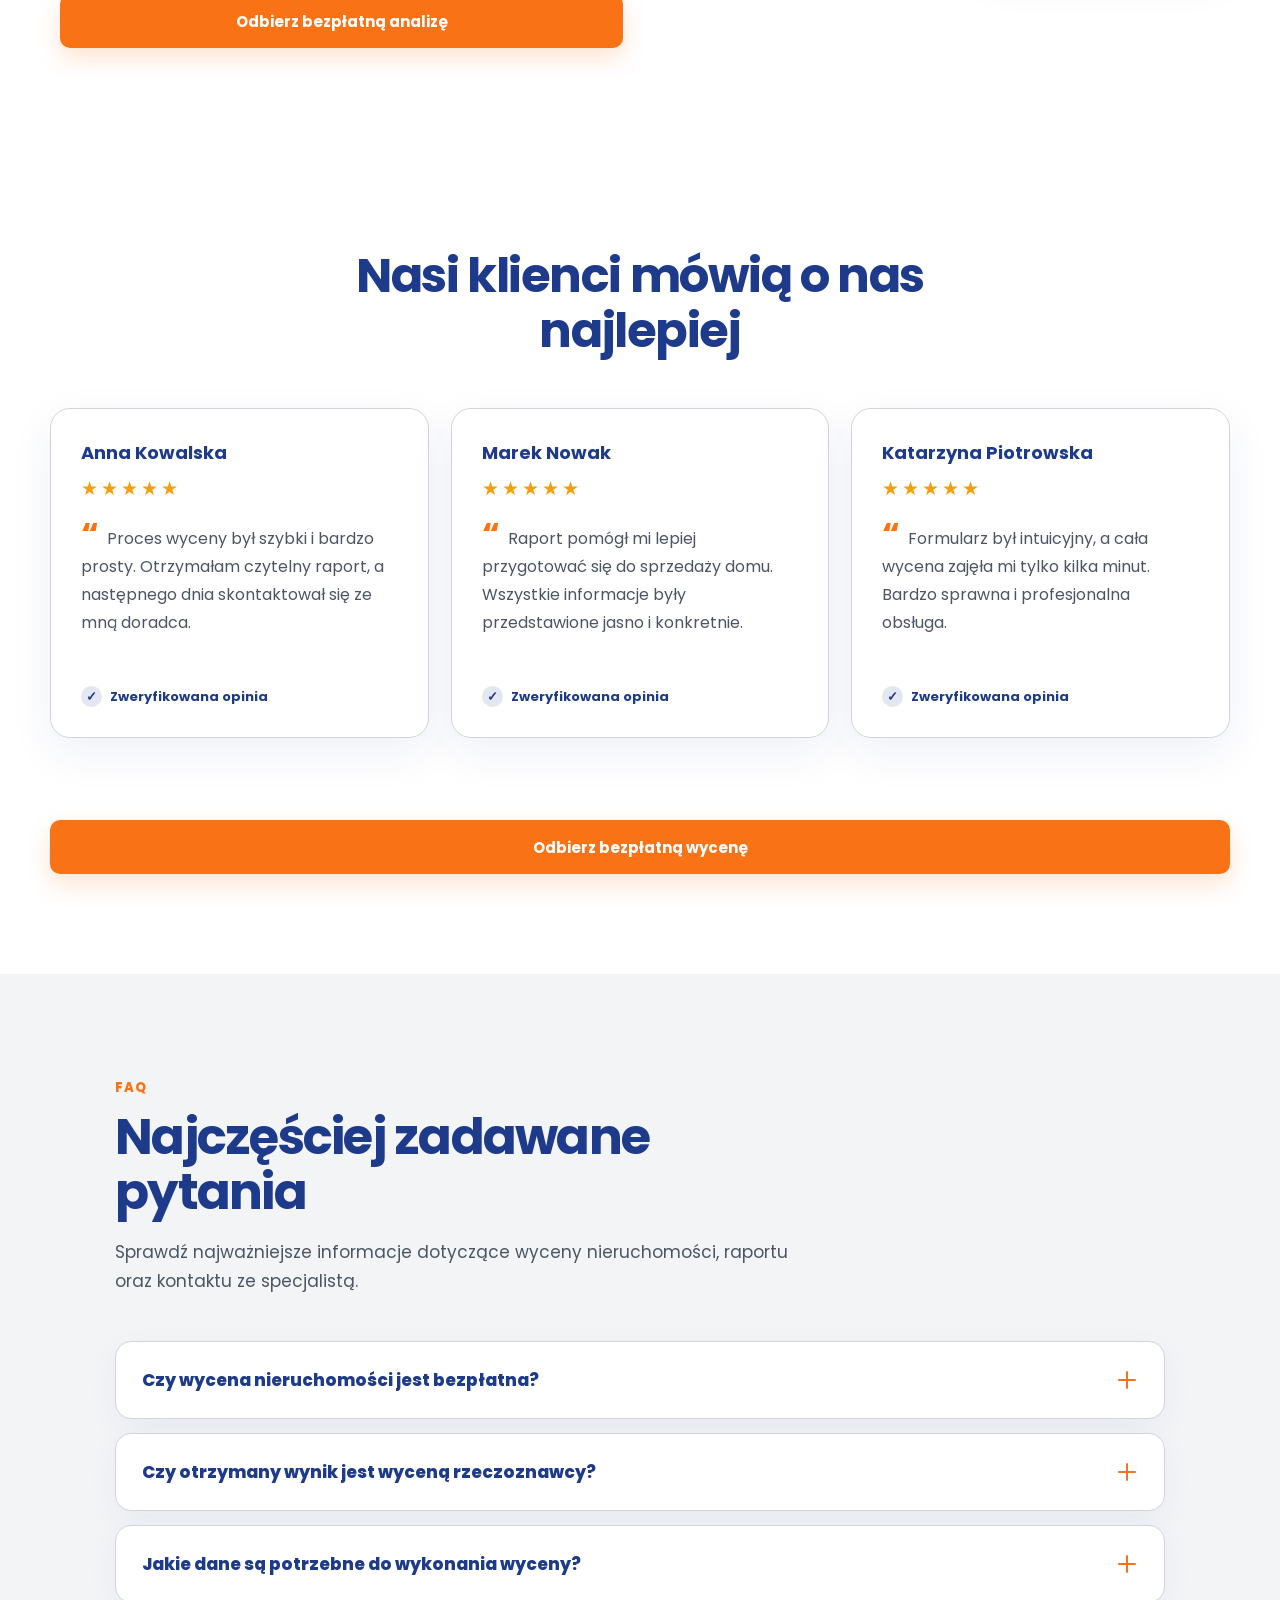
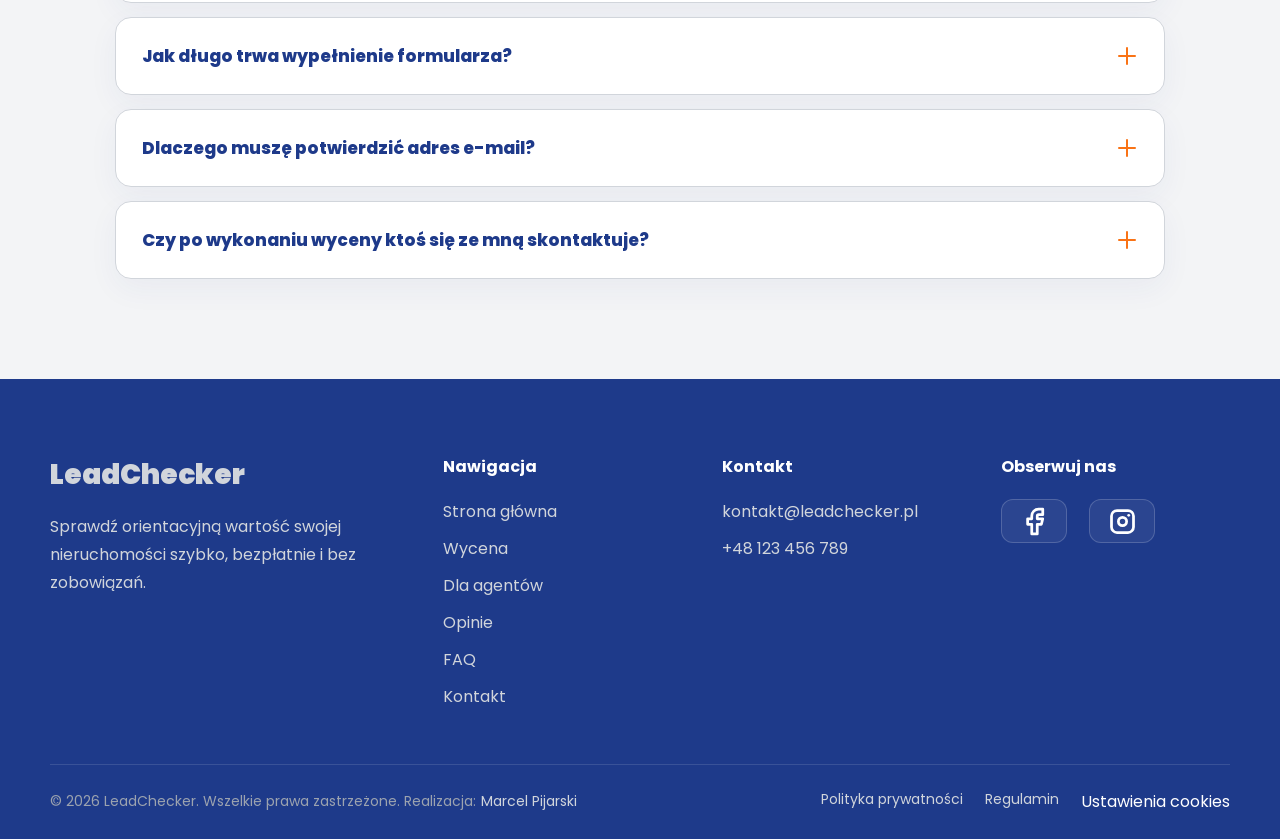
==== commit 9c31ac85: "dd" ====
--- a/index.html
+++ b/index.html
@@ -5,6 +5,7 @@
     <meta name="viewport" content="width=device-width, initial-scale=1.0">
     <title>Bezpłatna wycena nieruchomości | LeadChecker</title>
     <link rel="stylesheet" href="style.css">
+    <link rel="stylesheet" href="cookies.css">
     <link rel="stylesheet" href="autocomplete-start.css">
     <link rel="preconnect" href="https://fonts.googleapis.com">
     <link rel="preconnect" href="https://fonts.gstatic.com" crossorigin>
@@ -555,10 +556,12 @@
     <div class="stopka-dokumenty">
       <a href="polityka-prywatnosci.html">Polityka prywatności</a>
       <a href="regulamin.html">Regulamin</a>
+      <button type="button" class="ustawienia-cookies-przycisk" data-cookie-settings>Ustawienia cookies</button>
     </div>
   </div>
 </footer>
 
+<script src="cookies.js"></script>
 <script src="google-places-config.js"></script>
 <script src="script.js"></script>    
 </body>
--- a/cookies.css
+++ b/cookies.css
@@ -0,0 +1,360 @@
+.cookies-banner {
+  position: fixed;
+  right: 18px;
+  bottom: 18px;
+  left: 18px;
+  z-index: 12000;
+}
+
+.cookies-banner[hidden],
+.cookies-overlay[hidden] {
+  display: none;
+}
+
+.cookies-panel {
+  width: min(1180px, 100%);
+  margin: 0 auto;
+  padding: 22px;
+  display: flex;
+  align-items: center;
+  justify-content: space-between;
+  gap: 26px;
+  border: 1px solid #d1d5db;
+  border-radius: 16px;
+  background: #ffffff;
+  box-shadow: 0 24px 70px rgba(15, 23, 42, 0.22);
+}
+
+.cookies-copy {
+  max-width: 720px;
+}
+
+.cookies-label {
+  display: inline-block;
+  margin-bottom: 6px;
+  color: #f97316;
+  font-size: 12px;
+  font-weight: 700;
+  letter-spacing: 0.08em;
+  text-transform: uppercase;
+}
+
+.cookies-copy h2,
+.cookies-dialog h2 {
+  margin: 0;
+  color: #111827;
+  font-size: 21px;
+  line-height: 1.25;
+}
+
+.cookies-copy p,
+.cookies-dialog-intro,
+.cookies-option-copy p {
+  color: #4b5563;
+  line-height: 1.65;
+}
+
+.cookies-copy p {
+  margin: 8px 0 0;
+  font-size: 14px;
+}
+
+.cookies-copy a {
+  color: #1e3a8a;
+  font-weight: 600;
+  text-decoration: underline;
+  text-underline-offset: 3px;
+}
+
+.cookies-actions,
+.cookies-dialog-actions {
+  display: flex;
+  align-items: center;
+  gap: 10px;
+}
+
+.cookies-actions {
+  flex-shrink: 0;
+}
+
+.cookies-button {
+  min-height: 44px;
+  padding: 10px 16px;
+  border: 1px solid transparent;
+  border-radius: 10px;
+  font: inherit;
+  font-size: 13px;
+  font-weight: 700;
+  line-height: 1.2;
+  cursor: pointer;
+  transition:
+    transform 0.2s ease,
+    border-color 0.2s ease,
+    background 0.2s ease;
+}
+
+.cookies-button:hover {
+  transform: translateY(-1px);
+}
+
+.cookies-button:focus-visible,
+.cookies-close:focus-visible,
+.ustawienia-cookies-przycisk:focus-visible {
+  outline: 3px solid rgba(249, 115, 22, 0.28);
+  outline-offset: 2px;
+}
+
+.cookies-button-primary {
+  border-color: #f97316;
+  background: #f97316;
+  color: #ffffff;
+}
+
+.cookies-button-primary:hover {
+  background: #ea580c;
+}
+
+.cookies-button-secondary {
+  border-color: #1e3a8a;
+  background: #ffffff;
+  color: #1e3a8a;
+}
+
+.cookies-button-secondary:hover {
+  background: #eff6ff;
+}
+
+.cookies-button-light {
+  border-color: #d1d5db;
+  background: #f9fafb;
+  color: #374151;
+}
+
+.cookies-button-light:hover {
+  background: #f3f4f6;
+}
+
+.cookies-overlay {
+  position: fixed;
+  inset: 0;
+  z-index: 13000;
+  padding: 20px;
+  display: grid;
+  place-items: center;
+  background: rgba(15, 23, 42, 0.62);
+  backdrop-filter: blur(5px);
+}
+
+.cookies-dialog {
+  width: min(680px, 100%);
+  max-height: calc(100vh - 40px);
+  padding: 26px;
+  overflow-y: auto;
+  border: 1px solid #d1d5db;
+  border-radius: 18px;
+  background: #ffffff;
+  box-shadow: 0 30px 90px rgba(15, 23, 42, 0.35);
+}
+
+.cookies-dialog-header {
+  display: flex;
+  align-items: flex-start;
+  justify-content: space-between;
+  gap: 18px;
+}
+
+.cookies-close {
+  width: 42px;
+  height: 42px;
+  flex: 0 0 auto;
+  border: 1px solid #d1d5db;
+  border-radius: 10px;
+  background: #f9fafb;
+  color: #111827;
+  font: inherit;
+  font-size: 25px;
+  line-height: 1;
+  cursor: pointer;
+}
+
+.cookies-dialog-intro {
+  margin: 14px 0 20px;
+  font-size: 14px;
+}
+
+.cookies-options {
+  display: grid;
+  gap: 12px;
+}
+
+.cookies-option {
+  min-height: 96px;
+  padding: 16px;
+  display: flex;
+  align-items: center;
+  justify-content: space-between;
+  gap: 20px;
+  border: 1px solid #e5e7eb;
+  border-radius: 14px;
+  background: #ffffff;
+}
+
+.cookies-option-copy strong {
+  display: block;
+  color: #111827;
+  font-size: 15px;
+}
+
+.cookies-option-copy p {
+  margin: 5px 0 0;
+  font-size: 13px;
+}
+
+.cookies-option-disabled {
+  background: #f9fafb;
+  opacity: 0.82;
+}
+
+.cookies-status {
+  flex: 0 0 auto;
+  color: #1e3a8a;
+  font-size: 12px;
+  font-weight: 700;
+  text-align: right;
+}
+
+.cookies-switch {
+  position: relative;
+  width: 50px;
+  height: 28px;
+  flex: 0 0 auto;
+}
+
+.cookies-switch input {
+  position: absolute;
+  width: 1px;
+  height: 1px;
+  opacity: 0;
+}
+
+.cookies-switch-track {
+  position: absolute;
+  inset: 0;
+  border-radius: 999px;
+  background: #d1d5db;
+  cursor: pointer;
+  transition: background 0.2s ease;
+}
+
+.cookies-switch-track::after {
+  position: absolute;
+  top: 4px;
+  left: 4px;
+  width: 20px;
+  height: 20px;
+  border-radius: 50%;
+  background: #ffffff;
+  box-shadow: 0 2px 8px rgba(15, 23, 42, 0.2);
+  content: "";
+  transition: transform 0.2s ease;
+}
+
+.cookies-switch input:checked + .cookies-switch-track {
+  background: #f97316;
+}
+
+.cookies-switch input:checked + .cookies-switch-track::after {
+  transform: translateX(22px);
+}
+
+.cookies-switch input:focus-visible + .cookies-switch-track {
+  outline: 3px solid rgba(249, 115, 22, 0.28);
+  outline-offset: 3px;
+}
+
+.cookies-dialog-actions {
+  margin-top: 22px;
+  justify-content: flex-end;
+}
+
+.cookies-dialog-open {
+  overflow: hidden;
+}
+
+.ustawienia-cookies-przycisk {
+  padding: 0;
+  border: 0;
+  background: transparent;
+  color: inherit;
+  font: inherit;
+  cursor: pointer;
+}
+
+.ustawienia-cookies-przycisk:hover {
+  color: #f97316;
+}
+
+@media (max-width: 900px) {
+  .cookies-panel {
+    align-items: stretch;
+    flex-direction: column;
+  }
+
+  .cookies-actions {
+    width: 100%;
+    flex-wrap: wrap;
+  }
+
+  .cookies-actions .cookies-button {
+    flex: 1 1 180px;
+  }
+}
+
+@media (max-width: 600px) {
+  .cookies-banner {
+    right: 10px;
+    bottom: 10px;
+    left: 10px;
+  }
+
+  .cookies-panel {
+    padding: 18px;
+    border-radius: 14px;
+  }
+
+  .cookies-copy h2,
+  .cookies-dialog h2 {
+    font-size: 18px;
+  }
+
+  .cookies-actions {
+    display: grid;
+  }
+
+  .cookies-actions .cookies-button {
+    width: 100%;
+  }
+
+  .cookies-overlay {
+    padding: 10px;
+    align-items: end;
+  }
+
+  .cookies-dialog {
+    max-height: calc(100vh - 20px);
+    padding: 20px;
+    border-radius: 16px;
+  }
+
+  .cookies-option {
+    align-items: flex-start;
+  }
+
+  .cookies-dialog-actions {
+    display: grid;
+  }
+
+  .cookies-dialog-actions .cookies-button {
+    width: 100%;
+  }
+}
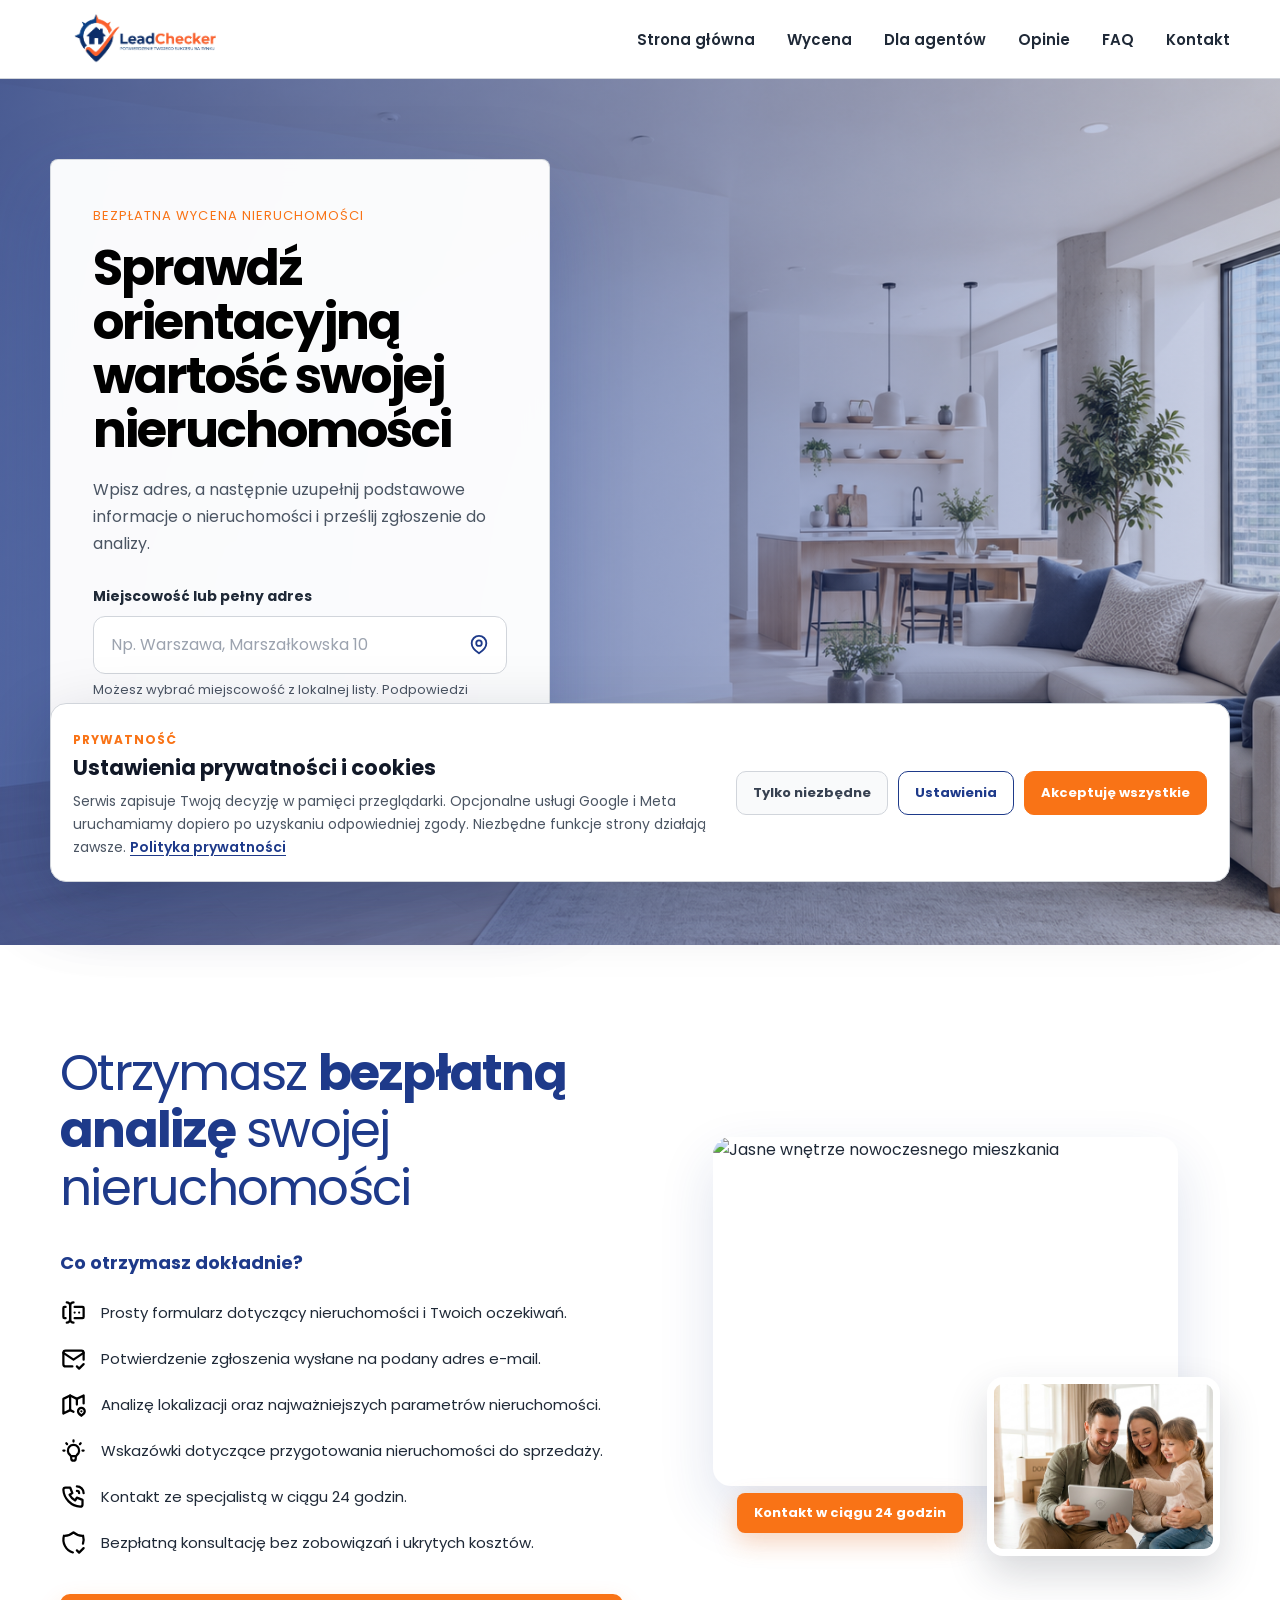
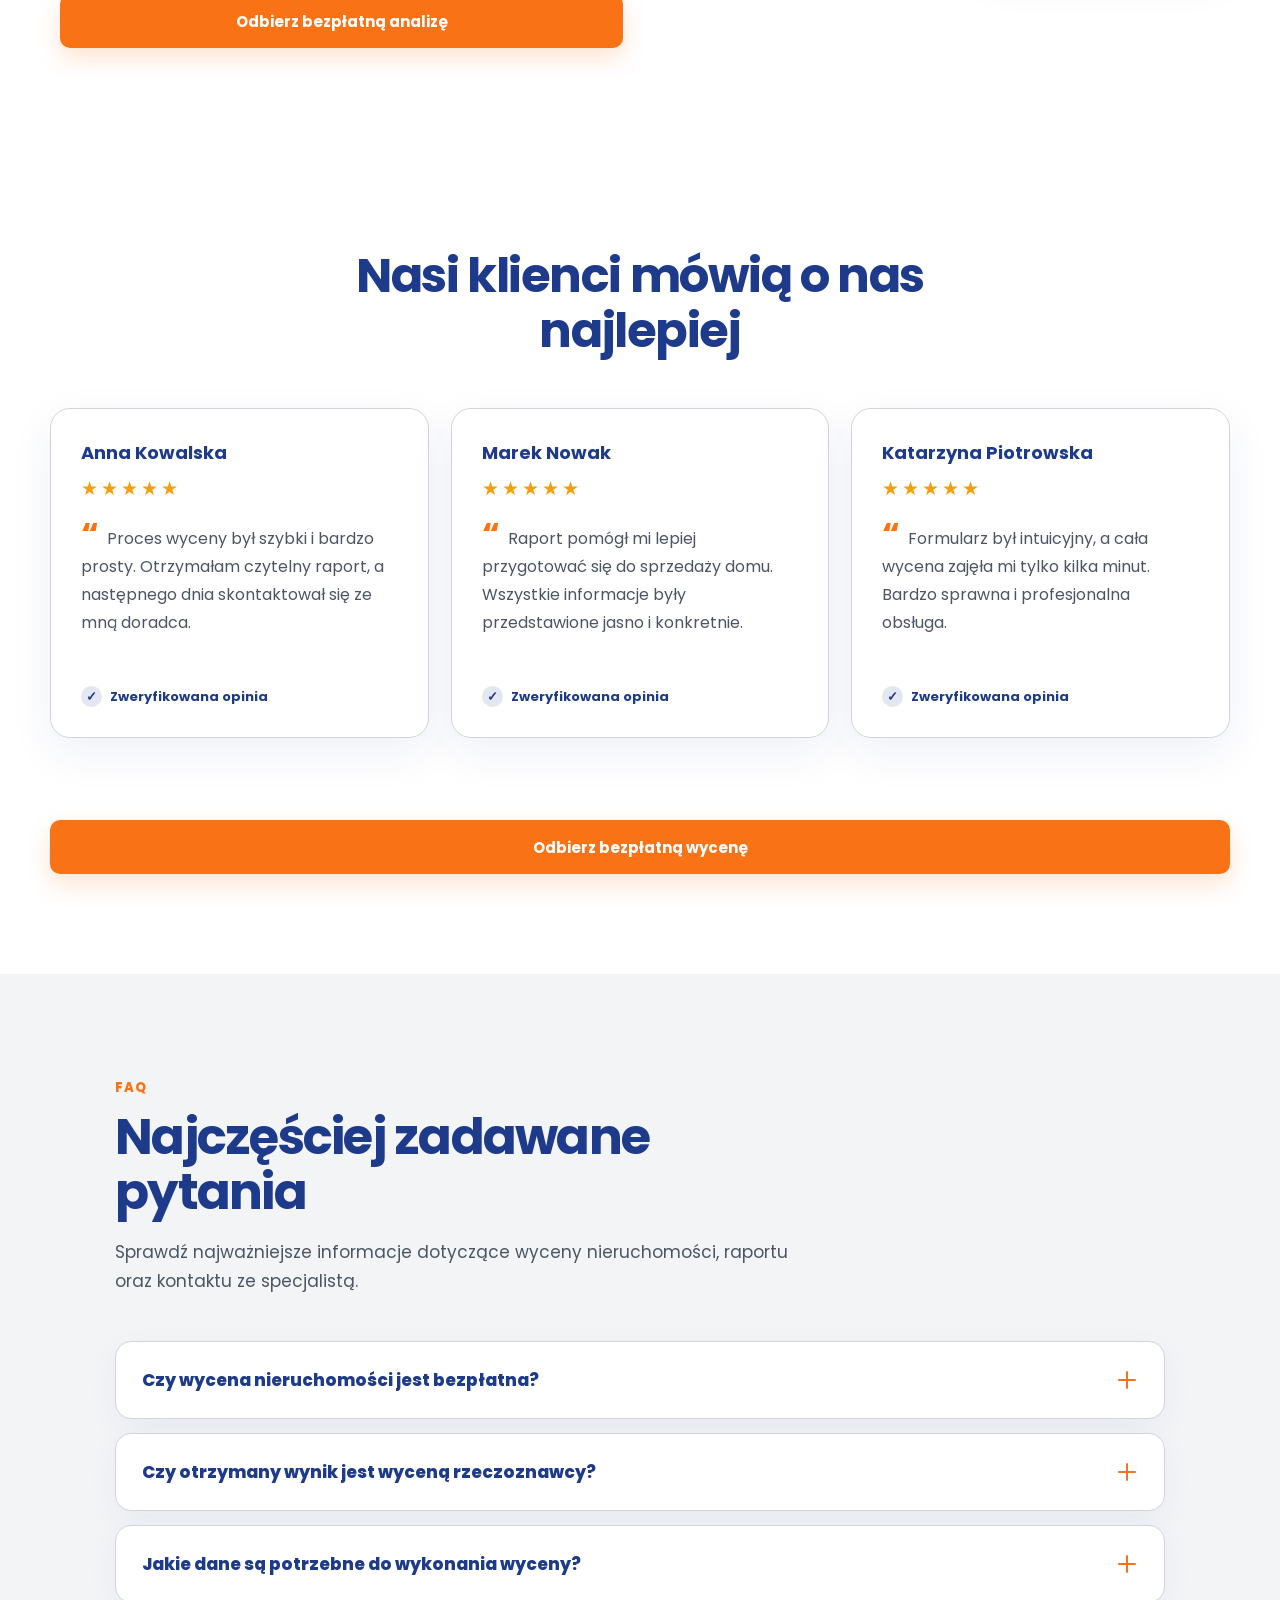
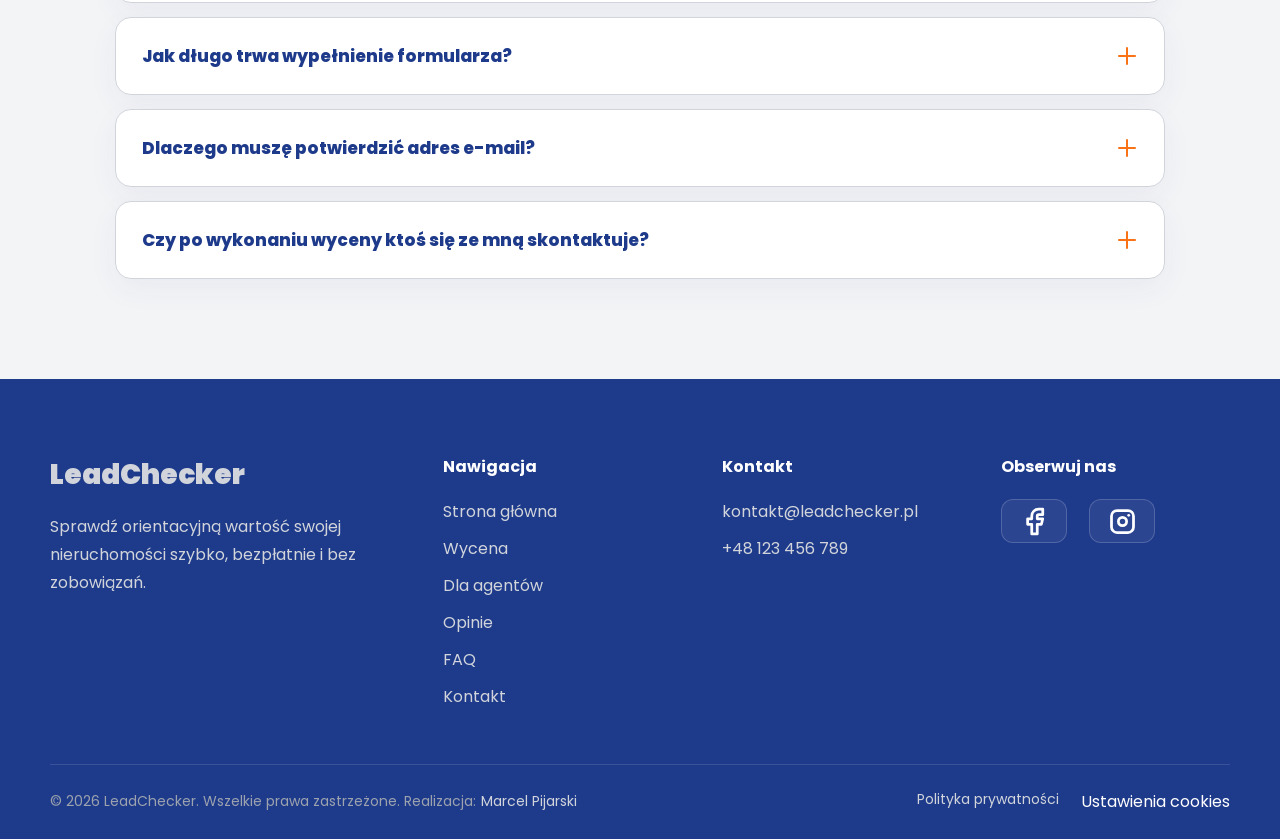
==== commit 29f4712e: "dodatki" ====
--- a/index.html
+++ b/index.html
@@ -1,15 +1,43 @@
 <!DOCTYPE html>
 <html lang="pl">
 <head>
-    <meta charset="UTF-8">
-    <meta name="viewport" content="width=device-width, initial-scale=1.0">
-    <title>Bezpłatna wycena nieruchomości | LeadChecker</title>
-    <link rel="stylesheet" href="style.css">
-    <link rel="stylesheet" href="cookies.css">
-    <link rel="stylesheet" href="autocomplete-start.css">
-    <link rel="preconnect" href="https://fonts.googleapis.com">
-    <link rel="preconnect" href="https://fonts.gstatic.com" crossorigin>
-    <link href="https://fonts.googleapis.com/css2?family=Poppins:wght@400;500;600;700&display=swap" rel="stylesheet">
+  <meta charset="UTF-8">
+  <meta name="viewport" content="width=device-width, initial-scale=1.0">
+
+  <title>Bezpłatna wycena nieruchomości online | LeadChecker</title>
+  <meta name="description" content="Sprawdź orientacyjną wartość mieszkania, domu lub działki. Bezpłatny estymator LeadChecker pomoże Ci poznać orientacyjny przedział wartości nieruchomości.">
+  <meta name="robots" content="index, follow, max-image-preview:large, max-snippet:-1, max-video-preview:-1">
+  <link rel="canonical" href="https://leadchecker.pl/">
+
+  <meta property="og:locale" content="pl_PL">
+  <meta property="og:type" content="website">
+  <meta property="og:site_name" content="LeadChecker">
+  <meta property="og:title" content="Bezpłatna wycena nieruchomości online | LeadChecker">
+  <meta property="og:description" content="Sprawdź orientacyjną wartość mieszkania, domu lub działki. Bezpłatny estymator LeadChecker pomoże Ci poznać orientacyjny przedział wartości nieruchomości.">
+  <meta property="og:url" content="https://leadchecker.pl/">
+  <meta property="og:image" content="https://leadchecker.pl/assets/logo.webp">
+  <meta property="og:image:alt" content="LeadChecker">
+
+  <meta name="twitter:card" content="summary">
+  <meta name="twitter:title" content="Bezpłatna wycena nieruchomości online | LeadChecker">
+  <meta name="twitter:description" content="Sprawdź orientacyjną wartość mieszkania, domu lub działki. Bezpłatny estymator LeadChecker pomoże Ci poznać orientacyjny przedział wartości nieruchomości.">
+  <meta name="twitter:image" content="https://leadchecker.pl/assets/logo.webp">
+
+  <meta name="theme-color" content="#1E3A8A">
+
+  <link rel="icon" href="assets/logo.webp" type="image/webp">
+
+  <link rel="preconnect" href="https://fonts.googleapis.com">
+  <link rel="preconnect" href="https://fonts.gstatic.com" crossorigin>
+  <link href="https://fonts.googleapis.com/css2?family=Poppins:wght@400;500;600;700&display=swap" rel="stylesheet">
+
+  <link rel="stylesheet" href="style.css">
+  <link rel="stylesheet" href="cookies.css">
+  <link rel="stylesheet" href="autocomplete-start.css">
+
+  <script type="application/ld+json">
+  {"@context":"https://schema.org","@graph":[{"@type":"WebSite","@id":"https://leadchecker.pl/#website","url":"https://leadchecker.pl/","name":"LeadChecker","inLanguage":"pl-PL","publisher":{"@id":"https://leadchecker.pl/#organization"}},{"@type":"Organization","@id":"https://leadchecker.pl/#organization","name":"LeadChecker","legalName":"LinekCorp","url":"https://leadchecker.pl/","email":"kontakt@leadchecker.pl","taxID":"7543276075","logo":{"@type":"ImageObject","url":"https://leadchecker.pl/assets/logo.webp"}},{"@type":"WebPage","@id":"https://leadchecker.pl/#webpage","url":"https://leadchecker.pl/","name":"Bezpłatna wycena nieruchomości online","description":"Sprawdź orientacyjną wartość mieszkania, domu lub działki. Bezpłatny estymator LeadChecker pomoże Ci poznać orientacyjny przedział wartości nieruchomości.","isPartOf":{"@id":"https://leadchecker.pl/#website"},"about":{"@id":"https://leadchecker.pl/#organization"},"inLanguage":"pl-PL"}]}
+  </script>
 </head>
 <body>
     <header class="naglowek">
@@ -555,7 +583,6 @@
 
     <div class="stopka-dokumenty">
       <a href="polityka-prywatnosci.html">Polityka prywatności</a>
-      <a href="regulamin.html">Regulamin</a>
       <button type="button" class="ustawienia-cookies-przycisk" data-cookie-settings>Ustawienia cookies</button>
     </div>
   </div>
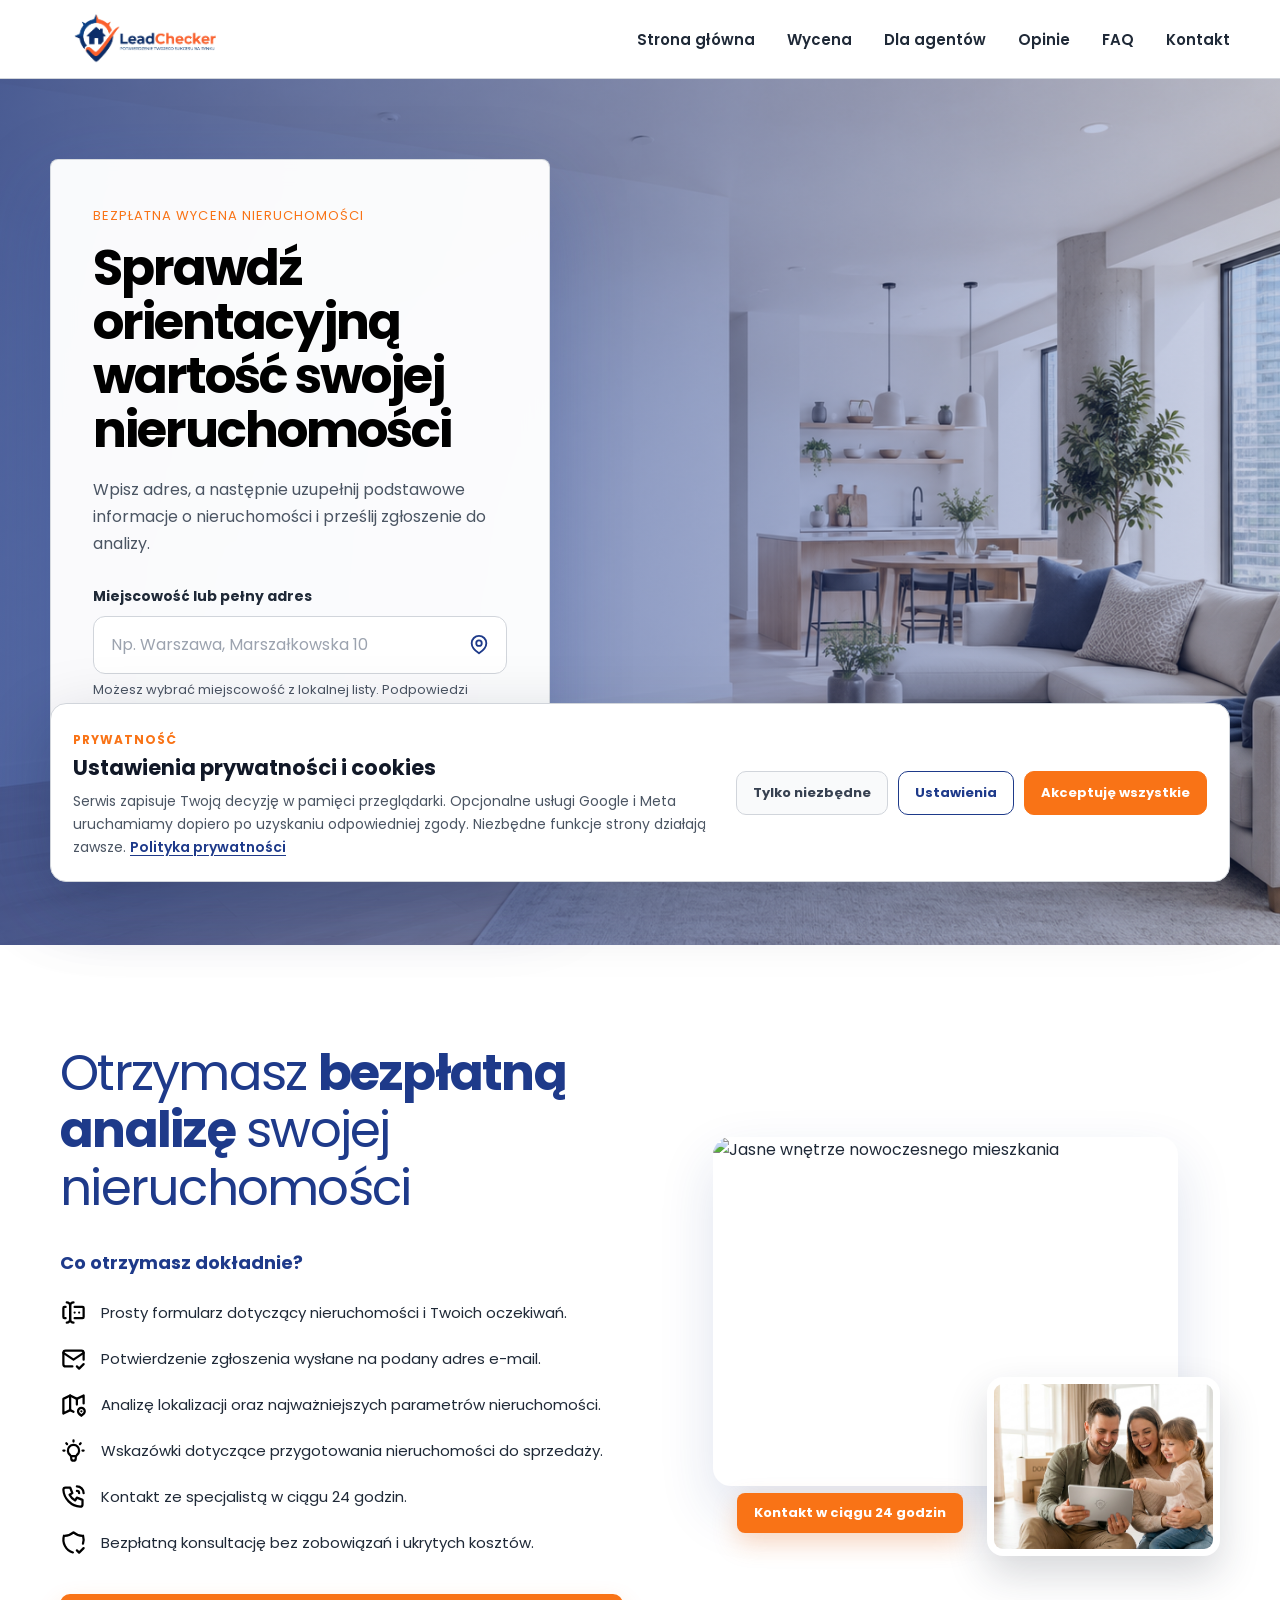
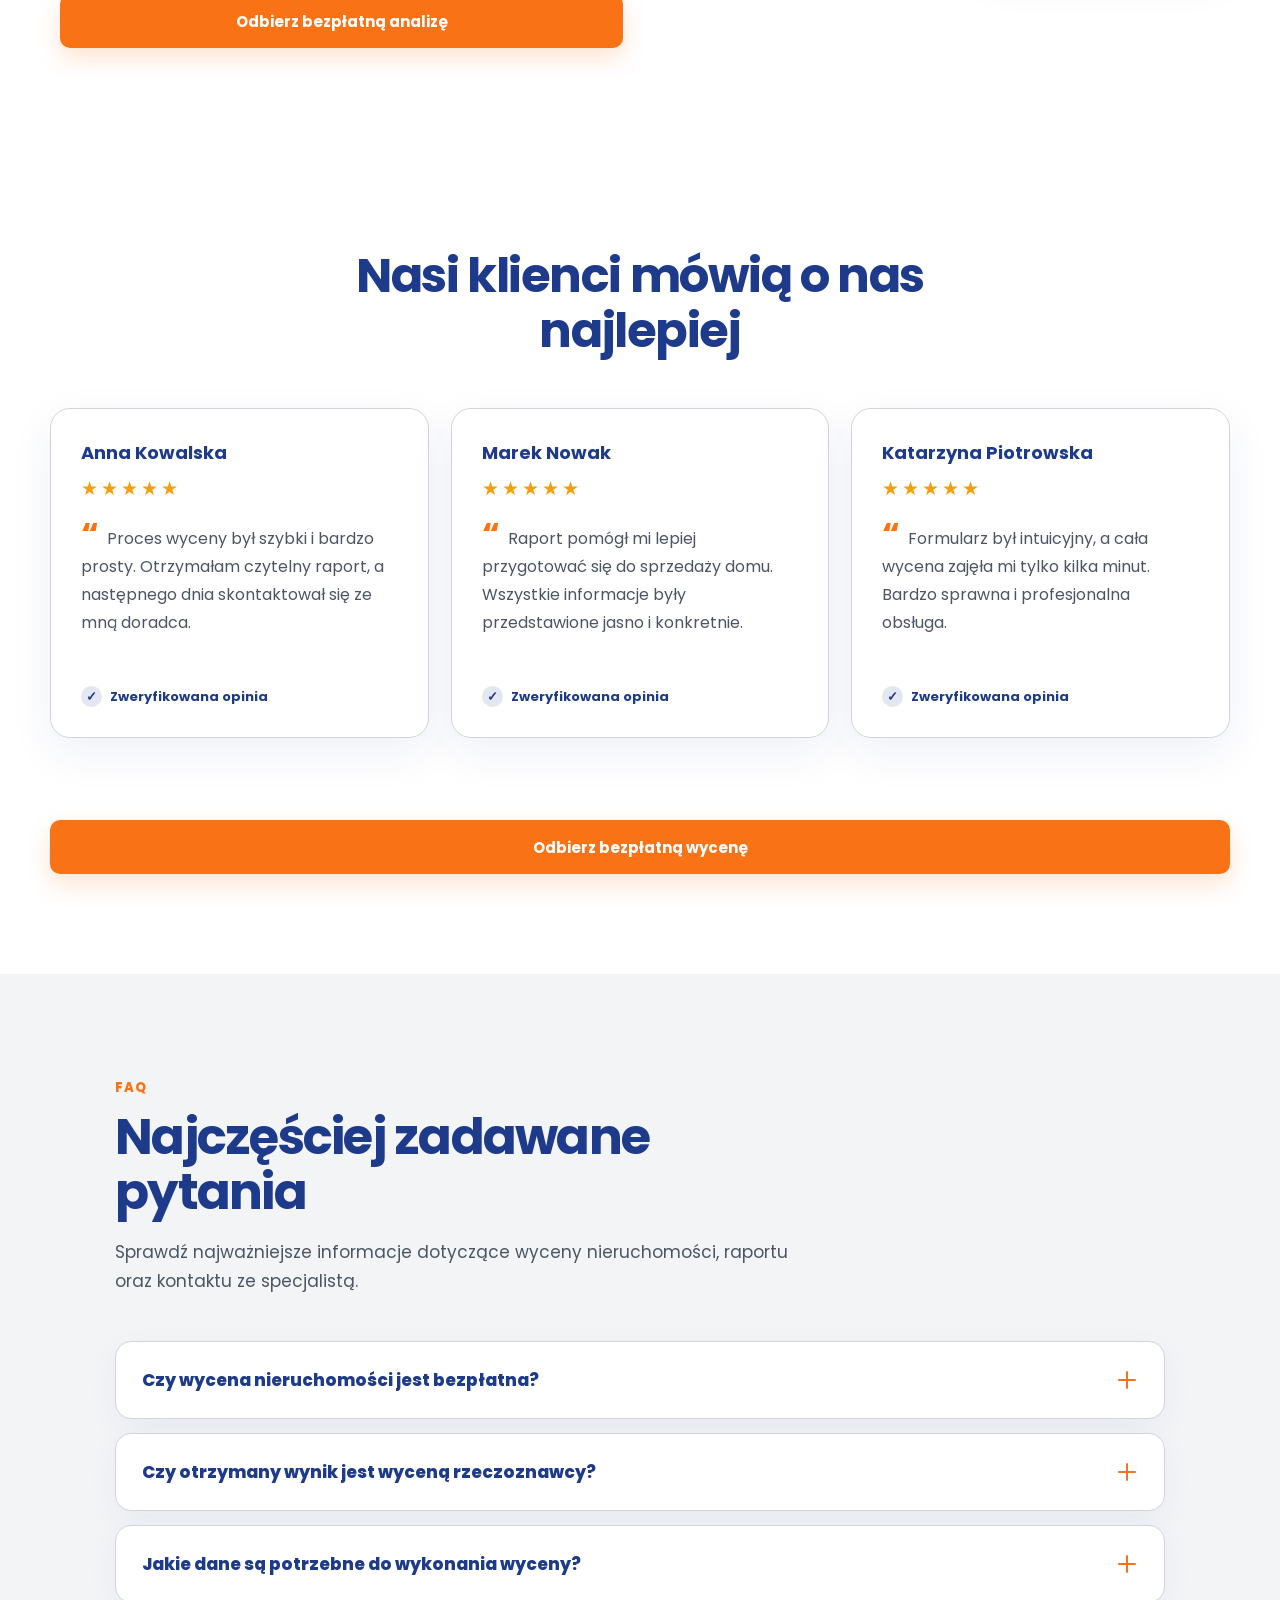
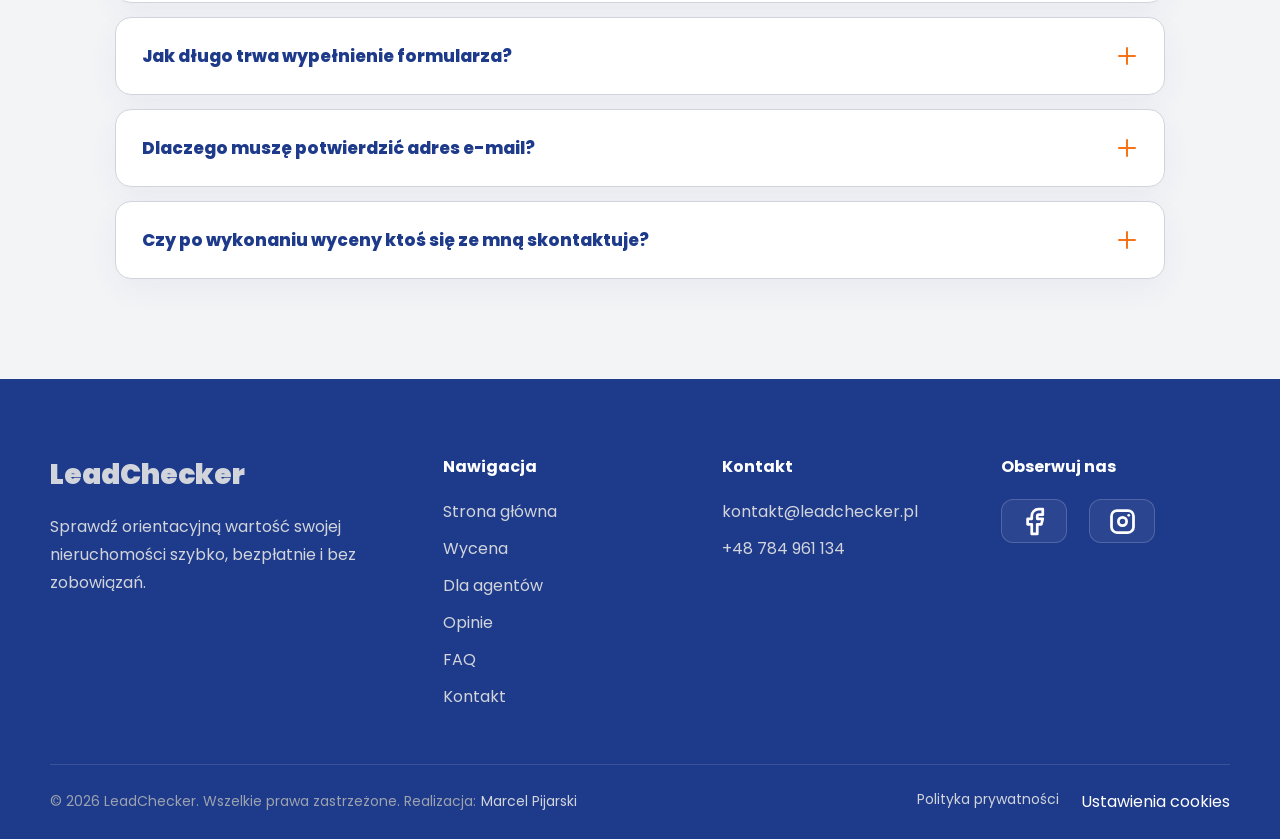
==== commit 59bc87be: "dodatki" ====
--- a/index.html
+++ b/index.html
@@ -15,17 +15,26 @@
   <meta property="og:title" content="Bezpłatna wycena nieruchomości online | LeadChecker">
   <meta property="og:description" content="Sprawdź orientacyjną wartość mieszkania, domu lub działki. Bezpłatny estymator LeadChecker pomoże Ci poznać orientacyjny przedział wartości nieruchomości.">
   <meta property="og:url" content="https://leadchecker.pl/">
-  <meta property="og:image" content="https://leadchecker.pl/assets/logo.webp">
+  <meta property="og:image" content="https://leadchecker.pl/assets/seo/og-leadchecker.png">
+  <meta property="og:image:secure_url" content="https://leadchecker.pl/assets/seo/og-leadchecker.png">
+  <meta property="og:image:type" content="image/png">
+  <meta property="og:image:width" content="1200">
+  <meta property="og:image:height" content="630">
   <meta property="og:image:alt" content="LeadChecker">
 
-  <meta name="twitter:card" content="summary">
+  <meta name="twitter:card" content="summary_large_image">
   <meta name="twitter:title" content="Bezpłatna wycena nieruchomości online | LeadChecker">
   <meta name="twitter:description" content="Sprawdź orientacyjną wartość mieszkania, domu lub działki. Bezpłatny estymator LeadChecker pomoże Ci poznać orientacyjny przedział wartości nieruchomości.">
-  <meta name="twitter:image" content="https://leadchecker.pl/assets/logo.webp">
+  <meta name="twitter:image" content="https://leadchecker.pl/assets/seo/og-leadchecker.png">
+  <meta name="twitter:image:alt" content="LeadChecker">
 
   <meta name="theme-color" content="#1E3A8A">
 
-  <link rel="icon" href="assets/logo.webp" type="image/webp">
+  <link rel="icon" href="assets/seo/favicon.ico" sizes="any">
+  <link rel="icon" type="image/png" sizes="32x32" href="assets/seo/favicon-32x32.png">
+  <link rel="icon" type="image/png" sizes="16x16" href="assets/seo/favicon-16x16.png">
+  <link rel="apple-touch-icon" sizes="180x180" href="assets/seo/apple-touch-icon.png">
+  <link rel="manifest" href="assets/seo/site.webmanifest">
 
   <link rel="preconnect" href="https://fonts.googleapis.com">
   <link rel="preconnect" href="https://fonts.gstatic.com" crossorigin>
@@ -37,6 +46,15 @@
 
   <script type="application/ld+json">
   {"@context":"https://schema.org","@graph":[{"@type":"WebSite","@id":"https://leadchecker.pl/#website","url":"https://leadchecker.pl/","name":"LeadChecker","inLanguage":"pl-PL","publisher":{"@id":"https://leadchecker.pl/#organization"}},{"@type":"Organization","@id":"https://leadchecker.pl/#organization","name":"LeadChecker","legalName":"LinekCorp","url":"https://leadchecker.pl/","email":"kontakt@leadchecker.pl","taxID":"7543276075","logo":{"@type":"ImageObject","url":"https://leadchecker.pl/assets/logo.webp"}},{"@type":"WebPage","@id":"https://leadchecker.pl/#webpage","url":"https://leadchecker.pl/","name":"Bezpłatna wycena nieruchomości online","description":"Sprawdź orientacyjną wartość mieszkania, domu lub działki. Bezpłatny estymator LeadChecker pomoże Ci poznać orientacyjny przedział wartości nieruchomości.","isPartOf":{"@id":"https://leadchecker.pl/#website"},"about":{"@id":"https://leadchecker.pl/#organization"},"inLanguage":"pl-PL"}]}
+  </script>
+
+  <script>
+    if (window.location.hostname.endsWith("github.io")) {
+      const robotsMeta = document.querySelector('meta[name="robots"]');
+      if (robotsMeta) {
+        robotsMeta.setAttribute("content", "noindex, nofollow");
+      }
+    }
   </script>
 </head>
 <body>
@@ -542,8 +560,8 @@
         </li>
 
         <li>
-          <a href="tel:+48123456789">
-            +48 123 456 789
+          <a href="tel:+48784961134">
+            +48 784 961 134
           </a>
         </li>
       </ul>
@@ -554,7 +572,7 @@
 
       <div class="stopka-ikony">
         <a
-          href="#"
+          href="https://www.facebook.com/profile.php?id=61592544486756&notif_id=1786970920691675&notif_t=follow_profile&ref=notif"
           target="_blank"
           rel="noopener noreferrer"
           aria-label="Facebook"
